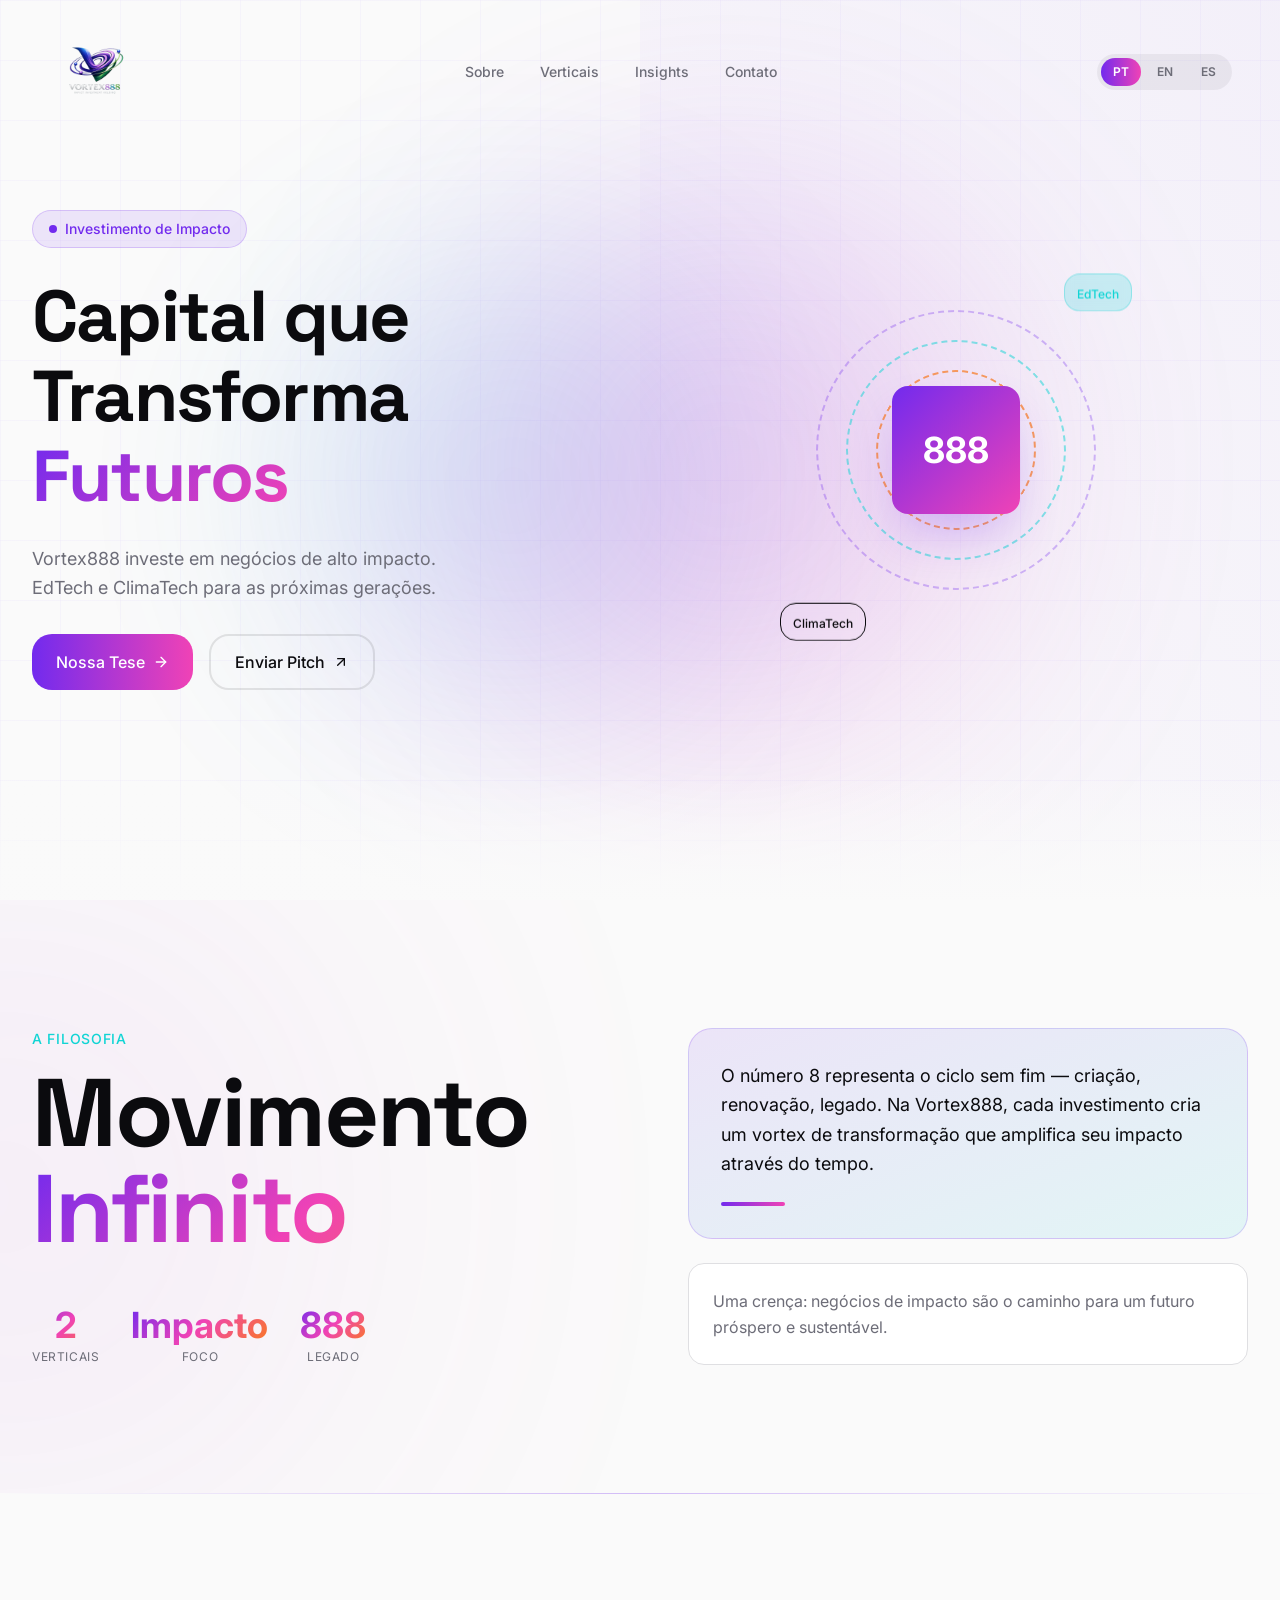
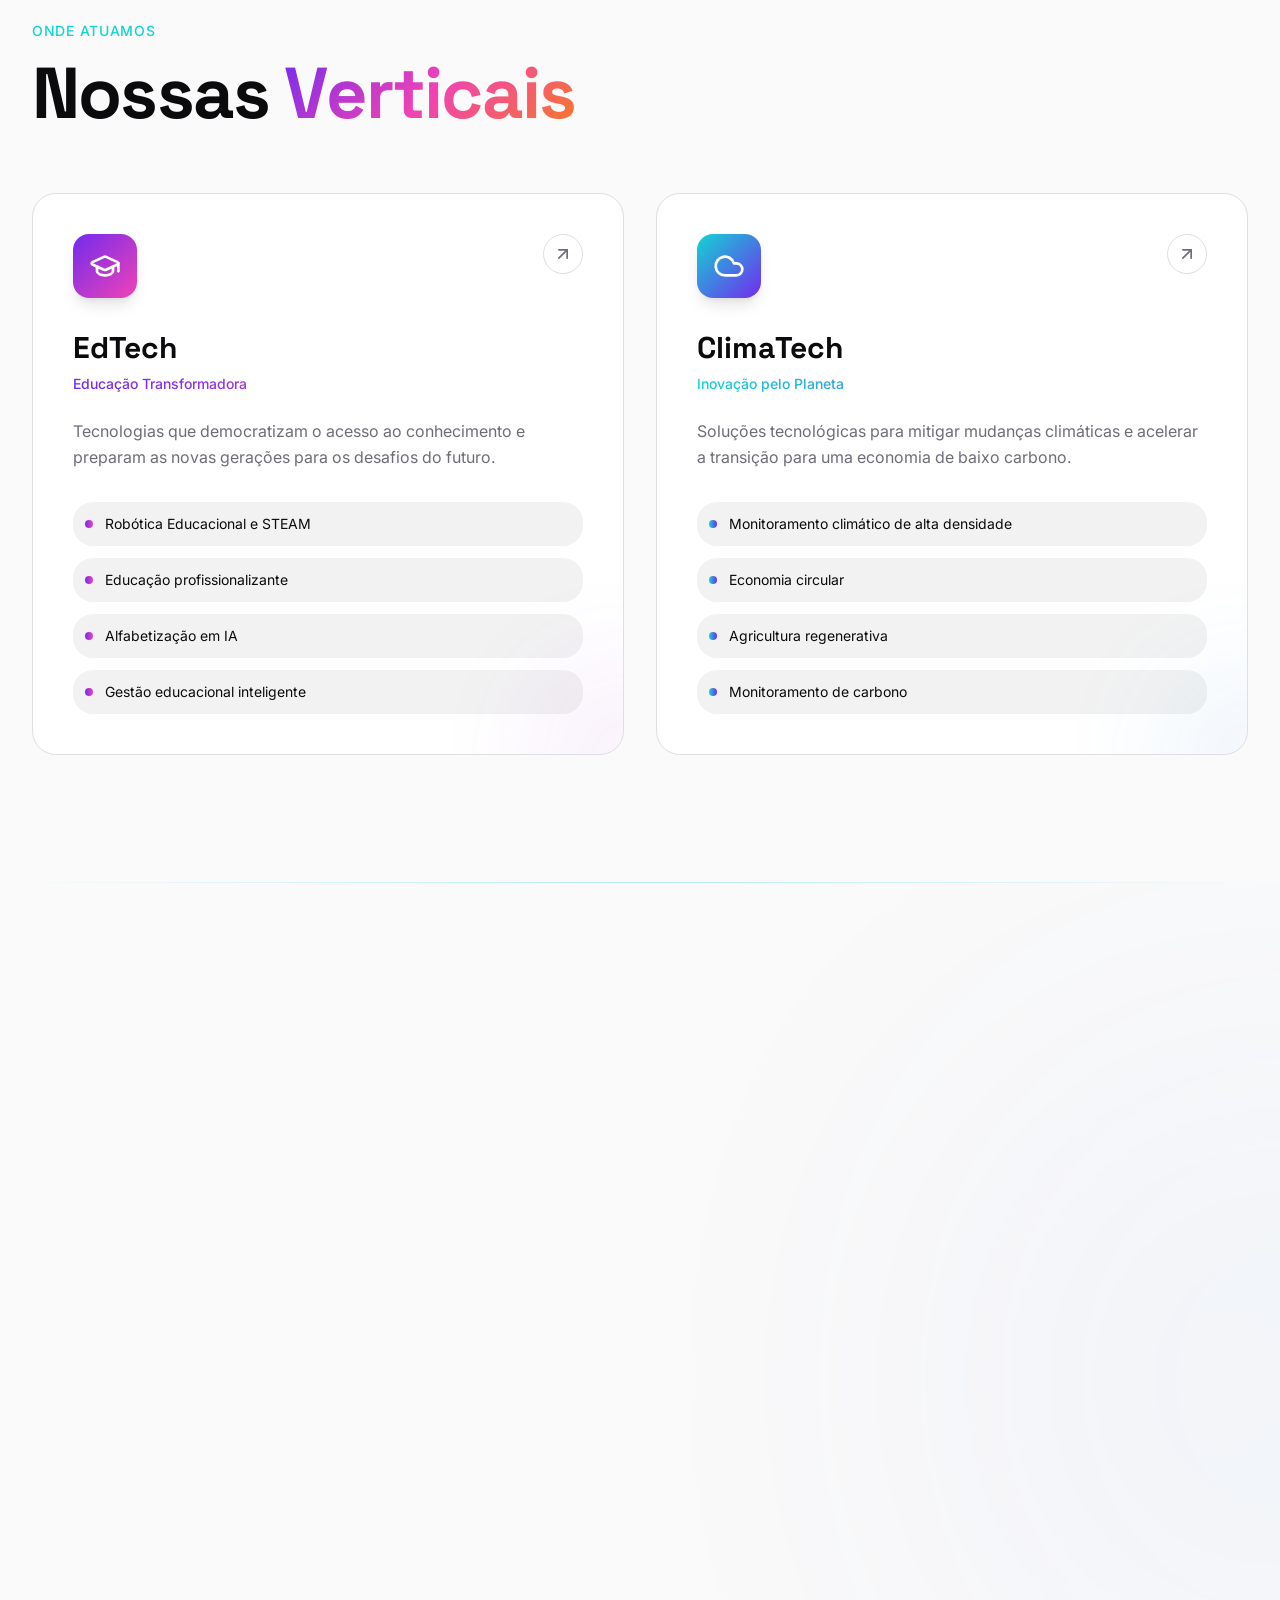
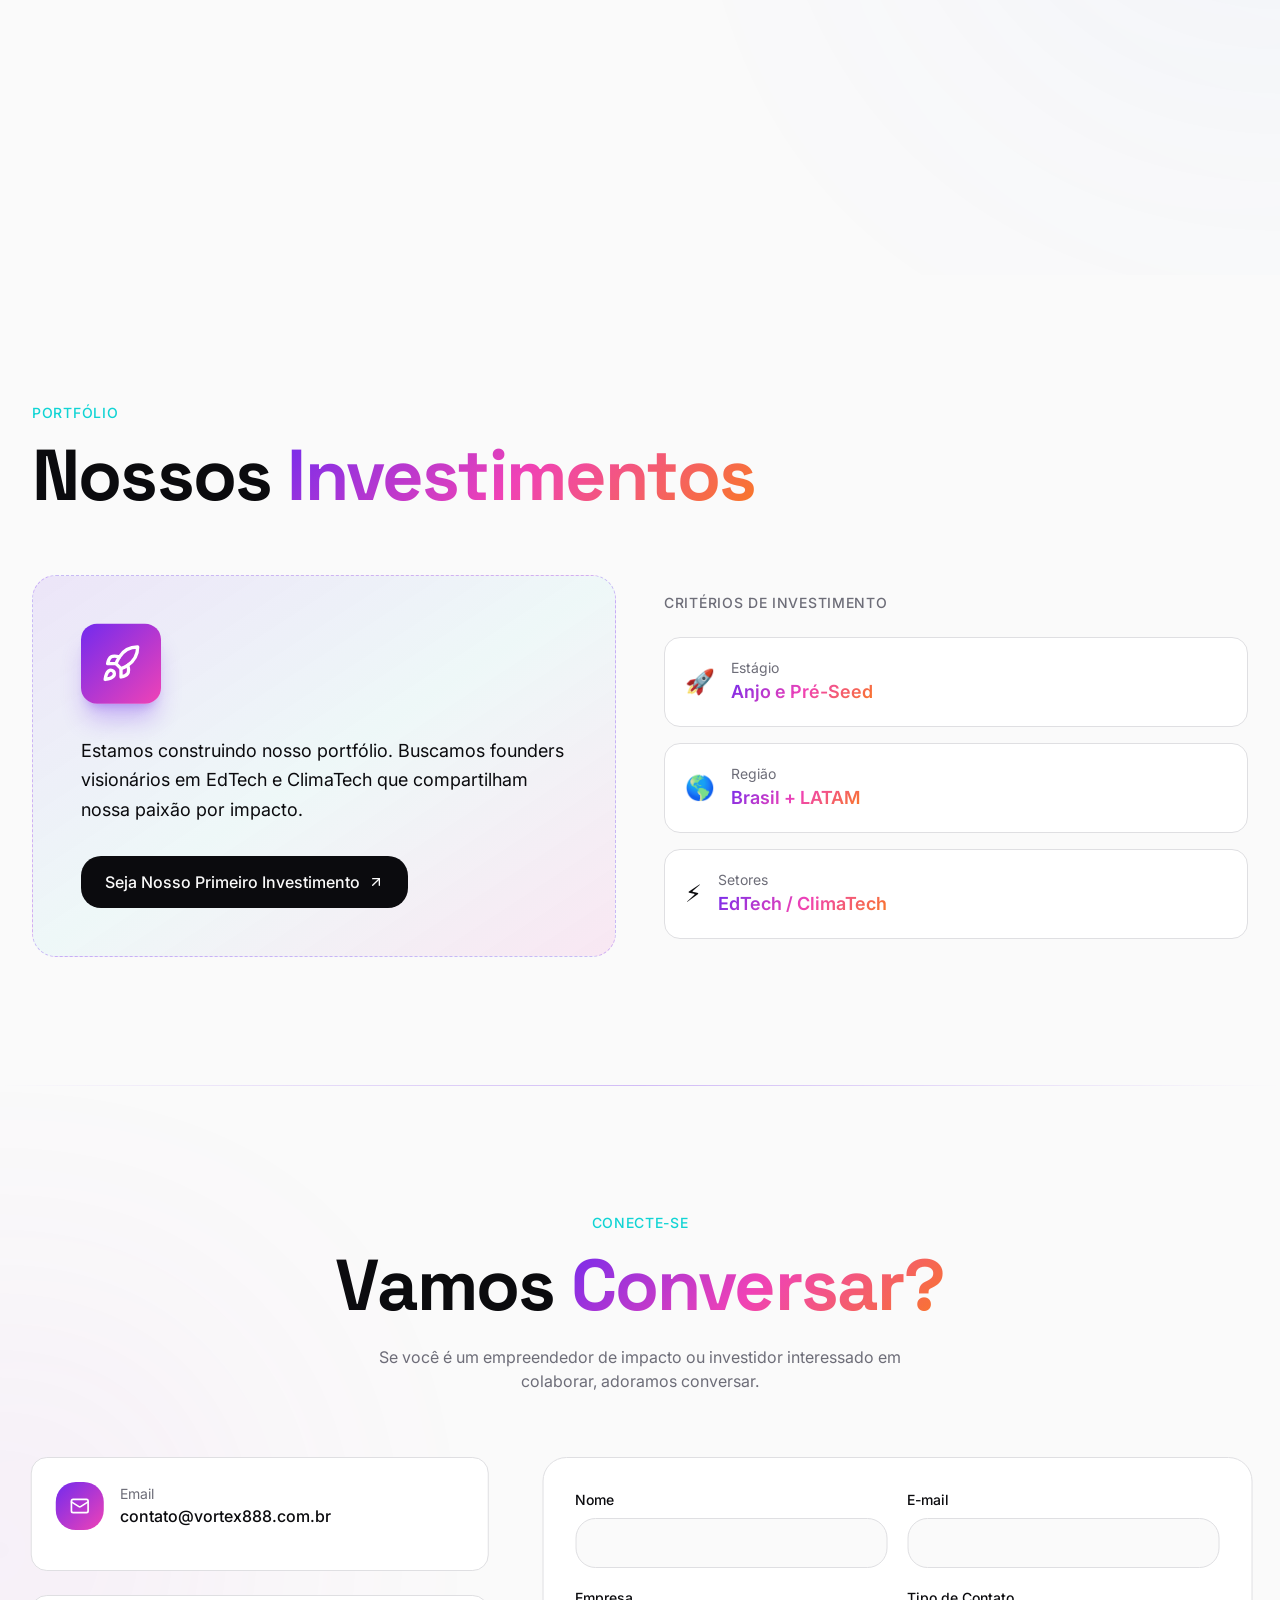
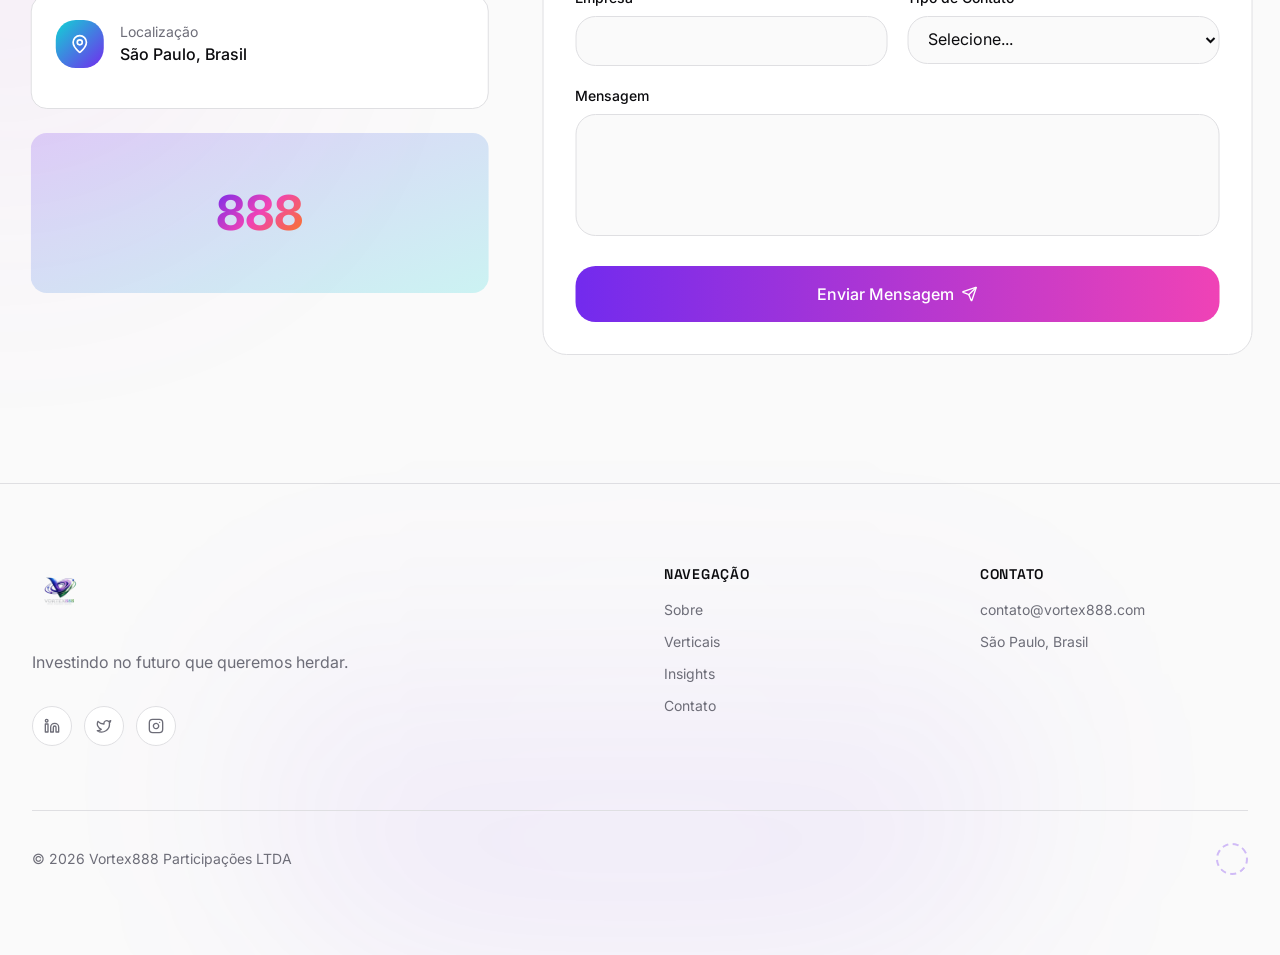
==== index.html @ f63766e2 "Primeiro deploy Vortex888" ====
<!doctype html>
<html lang="en">
  <head>
    <meta charset="UTF-8" />
    <meta name="viewport" content="width=device-width, initial-scale=1.0" />
    <title>Vortex888 Participações</title>
    <script type="module" crossorigin src="./assets/index-CYJ7LchV.js"></script>
    <link rel="stylesheet" crossorigin href="./assets/index-COwaPQpm.css">
  </head>
  <body>
    <div id="root"></div>
  </body>
</html>
---- assets/index-COwaPQpm.css ----
@import"https://fonts.googleapis.com/css2?family=Space+Grotesk:wght@300;400;500;600;700&family=Inter:wght@300;400;500;600;700;800;900&display=swap";*,:before,:after{--tw-border-spacing-x: 0;--tw-border-spacing-y: 0;--tw-translate-x: 0;--tw-translate-y: 0;--tw-rotate: 0;--tw-skew-x: 0;--tw-skew-y: 0;--tw-scale-x: 1;--tw-scale-y: 1;--tw-pan-x: ;--tw-pan-y: ;--tw-pinch-zoom: ;--tw-scroll-snap-strictness: proximity;--tw-gradient-from-position: ;--tw-gradient-via-position: ;--tw-gradient-to-position: ;--tw-ordinal: ;--tw-slashed-zero: ;--tw-numeric-figure: ;--tw-numeric-spacing: ;--tw-numeric-fraction: ;--tw-ring-inset: ;--tw-ring-offset-width: 0px;--tw-ring-offset-color: #fff;--tw-ring-color: rgb(59 130 246 / .5);--tw-ring-offset-shadow: 0 0 #0000;--tw-ring-shadow: 0 0 #0000;--tw-shadow: 0 0 #0000;--tw-shadow-colored: 0 0 #0000;--tw-blur: ;--tw-brightness: ;--tw-contrast: ;--tw-grayscale: ;--tw-hue-rotate: ;--tw-invert: ;--tw-saturate: ;--tw-sepia: ;--tw-drop-shadow: ;--tw-backdrop-blur: ;--tw-backdrop-brightness: ;--tw-backdrop-contrast: ;--tw-backdrop-grayscale: ;--tw-backdrop-hue-rotate: ;--tw-backdrop-invert: ;--tw-backdrop-opacity: ;--tw-backdrop-saturate: ;--tw-backdrop-sepia: ;--tw-contain-size: ;--tw-contain-layout: ;--tw-contain-paint: ;--tw-contain-style: }::backdrop{--tw-border-spacing-x: 0;--tw-border-spacing-y: 0;--tw-translate-x: 0;--tw-translate-y: 0;--tw-rotate: 0;--tw-skew-x: 0;--tw-skew-y: 0;--tw-scale-x: 1;--tw-scale-y: 1;--tw-pan-x: ;--tw-pan-y: ;--tw-pinch-zoom: ;--tw-scroll-snap-strictness: proximity;--tw-gradient-from-position: ;--tw-gradient-via-position: ;--tw-gradient-to-position: ;--tw-ordinal: ;--tw-slashed-zero: ;--tw-numeric-figure: ;--tw-numeric-spacing: ;--tw-numeric-fraction: ;--tw-ring-inset: ;--tw-ring-offset-width: 0px;--tw-ring-offset-color: #fff;--tw-ring-color: rgb(59 130 246 / .5);--tw-ring-offset-shadow: 0 0 #0000;--tw-ring-shadow: 0 0 #0000;--tw-shadow: 0 0 #0000;--tw-shadow-colored: 0 0 #0000;--tw-blur: ;--tw-brightness: ;--tw-contrast: ;--tw-grayscale: ;--tw-hue-rotate: ;--tw-invert: ;--tw-saturate: ;--tw-sepia: ;--tw-drop-shadow: ;--tw-backdrop-blur: ;--tw-backdrop-brightness: ;--tw-backdrop-contrast: ;--tw-backdrop-grayscale: ;--tw-backdrop-hue-rotate: ;--tw-backdrop-invert: ;--tw-backdrop-opacity: ;--tw-backdrop-saturate: ;--tw-backdrop-sepia: ;--tw-contain-size: ;--tw-contain-layout: ;--tw-contain-paint: ;--tw-contain-style: }*,:before,:after{box-sizing:border-box;border-width:0;border-style:solid;border-color:#e5e7eb}:before,:after{--tw-content: ""}html,:host{line-height:1.5;-webkit-text-size-adjust:100%;-moz-tab-size:4;-o-tab-size:4;tab-size:4;font-family:ui-sans-serif,system-ui,sans-serif,"Apple Color Emoji","Segoe UI Emoji",Segoe UI Symbol,"Noto Color Emoji";font-feature-settings:normal;font-variation-settings:normal;-webkit-tap-highlight-color:transparent}body{margin:0;line-height:inherit}hr{height:0;color:inherit;border-top-width:1px}abbr:where([title]){-webkit-text-decoration:underline dotted;text-decoration:underline dotted}h1,h2,h3,h4,h5,h6{font-size:inherit;font-weight:inherit}a{color:inherit;text-decoration:inherit}b,strong{font-weight:bolder}code,kbd,samp,pre{font-family:ui-monospace,SFMono-Regular,Menlo,Monaco,Consolas,Liberation Mono,Courier New,monospace;font-feature-settings:normal;font-variation-settings:normal;font-size:1em}small{font-size:80%}sub,sup{font-size:75%;line-height:0;position:relative;vertical-align:baseline}sub{bottom:-.25em}sup{top:-.5em}table{text-indent:0;border-color:inherit;border-collapse:collapse}button,input,optgroup,select,textarea{font-family:inherit;font-feature-settings:inherit;font-variation-settings:inherit;font-size:100%;font-weight:inherit;line-height:inherit;letter-spacing:inherit;color:inherit;margin:0;padding:0}button,select{text-transform:none}button,input:where([type=button]),input:where([type=reset]),input:where([type=submit]){-webkit-appearance:button;background-color:transparent;background-image:none}:-moz-focusring{outline:auto}:-moz-ui-invalid{box-shadow:none}progress{vertical-align:baseline}::-webkit-inner-spin-button,::-webkit-outer-spin-button{height:auto}[type=search]{-webkit-appearance:textfield;outline-offset:-2px}::-webkit-search-decoration{-webkit-appearance:none}::-webkit-file-upload-button{-webkit-appearance:button;font:inherit}summary{display:list-item}blockquote,dl,dd,h1,h2,h3,h4,h5,h6,hr,figure,p,pre{margin:0}fieldset{margin:0;padding:0}legend{padding:0}ol,ul,menu{list-style:none;margin:0;padding:0}dialog{padding:0}textarea{resize:vertical}input::-moz-placeholder,textarea::-moz-placeholder{opacity:1;color:#9ca3af}input::placeholder,textarea::placeholder{opacity:1;color:#9ca3af}button,[role=button]{cursor:pointer}:disabled{cursor:default}img,svg,video,canvas,audio,iframe,embed,object{display:block;vertical-align:middle}img,video{max-width:100%;height:auto}[hidden]:where(:not([hidden=until-found])){display:none}:root{--background: 0 0% 98%;--foreground: 240 10% 5%;--card: 0 0% 100%;--card-foreground: 240 10% 5%;--popover: 0 0% 100%;--popover-foreground: 240 10% 5%;--primary: 262 85% 55%;--primary-foreground: 0 0% 100%;--secondary: 25 95% 55%;--secondary-foreground: 0 0% 100%;--muted: 240 5% 95%;--muted-foreground: 240 5% 45%;--accent: 180 85% 45%;--accent-foreground: 0 0% 100%;--destructive: 0 84% 60%;--destructive-foreground: 0 0% 100%;--border: 240 5% 88%;--input: 240 5% 88%;--ring: 262 85% 55%;--radius: 1rem;--vortex-violet: 262 85% 55%;--vortex-orange: 25 95% 55%;--vortex-cyan: 180 85% 45%;--vortex-pink: 320 85% 60%}.dark{--background: 240 15% 5%;--foreground: 0 0% 98%;--card: 240 12% 8%;--card-foreground: 0 0% 98%;--popover: 240 12% 8%;--popover-foreground: 0 0% 98%;--primary: 262 85% 60%;--primary-foreground: 0 0% 100%;--secondary: 25 95% 55%;--secondary-foreground: 0 0% 100%;--muted: 240 10% 15%;--muted-foreground: 240 5% 60%;--accent: 180 85% 50%;--accent-foreground: 0 0% 100%;--border: 240 10% 18%;--input: 240 10% 18%;--ring: 262 85% 60%}*{border-color:hsl(var(--border))}html{scroll-behavior:smooth}body{background-color:hsl(var(--background));color:hsl(var(--foreground));-webkit-font-smoothing:antialiased;-moz-osx-font-smoothing:grayscale;font-family:Inter,system-ui,sans-serif}h1,h2,h3,h4,h5,h6{font-family:Space Grotesk,sans-serif}.sr-only{position:absolute;width:1px;height:1px;padding:0;margin:-1px;overflow:hidden;clip:rect(0,0,0,0);white-space:nowrap;border-width:0}.pointer-events-none{pointer-events:none}.visible{visibility:visible}.invisible{visibility:hidden}.fixed{position:fixed}.absolute{position:absolute}.relative{position:relative}.inset-0{inset:0}.inset-x-0{left:0;right:0}.inset-y-0{top:0;bottom:0}.-bottom-12{bottom:-3rem}.-bottom-20{bottom:-5rem}.-bottom-4{bottom:-1rem}.-left-12{left:-3rem}.-left-4{left:-1rem}.-right-12{right:-3rem}.-right-20{right:-5rem}.-right-4{right:-1rem}.-top-12{top:-3rem}.-top-4{top:-1rem}.bottom-0{bottom:0}.bottom-1\/3{bottom:33.333333%}.bottom-1\/4{bottom:25%}.left-0{left:0}.left-1\/2{left:50%}.left-1\/4{left:25%}.left-2{left:.5rem}.left-4{left:1rem}.left-\[50\%\]{left:50%}.right-0{right:0}.right-1{right:.25rem}.right-1\/4{right:25%}.right-2{right:.5rem}.right-3{right:.75rem}.right-4{right:1rem}.top-0{top:0}.top-1\.5{top:.375rem}.top-1\/2{top:50%}.top-1\/4{top:25%}.top-3\.5{top:.875rem}.top-4{top:1rem}.top-\[1px\]{top:1px}.top-\[50\%\]{top:50%}.top-\[60\%\]{top:60%}.top-full{top:100%}.isolate{isolation:isolate}.z-10{z-index:10}.z-20{z-index:20}.z-50{z-index:50}.z-\[1\]{z-index:1}.order-first{order:-9999}.order-last{order:9999}.col-start-2{grid-column-start:2}.row-span-2{grid-row:span 2 / span 2}.row-start-1{grid-row-start:1}.\!m-0{margin:0!important}.-mx-1{margin-left:-.25rem;margin-right:-.25rem}.-my-2{margin-top:-.5rem;margin-bottom:-.5rem}.mx-2{margin-left:.5rem;margin-right:.5rem}.mx-3\.5{margin-left:.875rem;margin-right:.875rem}.mx-auto{margin-left:auto;margin-right:auto}.my-0{margin-top:0;margin-bottom:0}.my-0\.5{margin-top:.125rem;margin-bottom:.125rem}.my-1{margin-top:.25rem;margin-bottom:.25rem}.-ml-4{margin-left:-1rem}.-mt-4{margin-top:-1rem}.mb-16{margin-bottom:4rem}.mb-2{margin-bottom:.5rem}.mb-3{margin-bottom:.75rem}.mb-4{margin-bottom:1rem}.mb-5{margin-bottom:1.25rem}.mb-6{margin-bottom:1.5rem}.mb-8{margin-bottom:2rem}.ml-1{margin-left:.25rem}.ml-4{margin-left:1rem}.ml-auto{margin-left:auto}.mt-1{margin-top:.25rem}.mt-1\.5{margin-top:.375rem}.mt-12{margin-top:3rem}.mt-2{margin-top:.5rem}.mt-4{margin-top:1rem}.mt-6{margin-top:1.5rem}.mt-auto{margin-top:auto}.line-clamp-1{overflow:hidden;display:-webkit-box;-webkit-box-orient:vertical;-webkit-line-clamp:1}.line-clamp-2{overflow:hidden;display:-webkit-box;-webkit-box-orient:vertical;-webkit-line-clamp:2}.line-clamp-3{overflow:hidden;display:-webkit-box;-webkit-box-orient:vertical;-webkit-line-clamp:3}.block{display:block}.inline-block{display:inline-block}.flex{display:flex}.inline-flex{display:inline-flex}.table{display:table}.table-caption{display:table-caption}.table-cell{display:table-cell}.table-row{display:table-row}.grid{display:grid}.hidden{display:none}.aspect-square{aspect-ratio:1 / 1}.aspect-video{aspect-ratio:16 / 9}.size-10{width:2.5rem;height:2.5rem}.size-2{width:.5rem;height:.5rem}.size-2\.5{width:.625rem;height:.625rem}.size-3{width:.75rem;height:.75rem}.size-3\.5{width:.875rem;height:.875rem}.size-4{width:1rem;height:1rem}.size-6{width:1.5rem;height:1.5rem}.size-7{width:1.75rem;height:1.75rem}.size-8{width:2rem;height:2rem}.size-9{width:2.25rem;height:2.25rem}.size-auto{width:auto;height:auto}.size-full{width:100%;height:100%}.h-1{height:.25rem}.h-1\.5{height:.375rem}.h-10{height:2.5rem}.h-12{height:3rem}.h-14{height:3.5rem}.h-16{height:4rem}.h-2{height:.5rem}.h-2\.5{height:.625rem}.h-20{height:5rem}.h-24{height:6rem}.h-3{height:.75rem}.h-32{height:8rem}.h-4{height:1rem}.h-40{height:10rem}.h-5{height:1.25rem}.h-6{height:1.5rem}.h-7{height:1.75rem}.h-8{height:2rem}.h-80{height:20rem}.h-9{height:2.25rem}.h-\[1\.15rem\]{height:1.15rem}.h-\[400px\]{height:400px}.h-\[500px\]{height:500px}.h-\[600px\]{height:600px}.h-\[calc\(100\%-1px\)\]{height:calc(100% - 1px)}.h-\[var\(--radix-navigation-menu-viewport-height\)\]{height:var(--radix-navigation-menu-viewport-height)}.h-\[var\(--radix-select-trigger-height\)\]{height:var(--radix-select-trigger-height)}.h-auto{height:auto}.h-full{height:100%}.h-px{height:1px}.h-svh{height:100svh}.max-h-\[300px\]{max-height:300px}.min-h-0{min-height:0px}.min-h-16{min-height:4rem}.min-h-4{min-height:1rem}.min-h-screen{min-height:100vh}.min-h-svh{min-height:100svh}.w-0{width:0px}.w-1{width:.25rem}.w-1\/2{width:50%}.w-10{width:2.5rem}.w-12{width:3rem}.w-16{width:4rem}.w-2{width:.5rem}.w-2\.5{width:.625rem}.w-20{width:5rem}.w-3{width:.75rem}.w-3\/4{width:75%}.w-32{width:8rem}.w-4{width:1rem}.w-40{width:10rem}.w-5{width:1.25rem}.w-64{width:16rem}.w-72{width:18rem}.w-8{width:2rem}.w-80{width:20rem}.w-9{width:2.25rem}.w-\[100px\]{width:100px}.w-\[400px\]{width:400px}.w-\[500px\]{width:500px}.w-\[600px\]{width:600px}.w-\[800px\]{width:800px}.w-auto{width:auto}.w-fit{width:-moz-fit-content;width:fit-content}.w-full{width:100%}.w-max{width:-moz-max-content;width:max-content}.w-px{width:1px}.min-w-0{min-width:0px}.min-w-10{min-width:2.5rem}.min-w-5{min-width:1.25rem}.min-w-8{min-width:2rem}.min-w-9{min-width:2.25rem}.min-w-\[12rem\]{min-width:12rem}.min-w-\[8rem\]{min-width:8rem}.min-w-\[var\(--radix-select-trigger-width\)\]{min-width:var(--radix-select-trigger-width)}.max-w-7xl{max-width:80rem}.max-w-\[calc\(100\%-2rem\)\]{max-width:calc(100% - 2rem)}.max-w-max{max-width:-moz-max-content;max-width:max-content}.max-w-md{max-width:28rem}.max-w-sm{max-width:24rem}.max-w-xl{max-width:36rem}.flex-1{flex:1 1 0%}.shrink-0{flex-shrink:0}.grow{flex-grow:1}.grow-0{flex-grow:0}.basis-full{flex-basis:100%}.caption-bottom{caption-side:bottom}.border-collapse{border-collapse:collapse}.-translate-x-1\/2{--tw-translate-x: -50%;transform:translate(var(--tw-translate-x),var(--tw-translate-y)) rotate(var(--tw-rotate)) skew(var(--tw-skew-x)) skewY(var(--tw-skew-y)) scaleX(var(--tw-scale-x)) scaleY(var(--tw-scale-y))}.-translate-x-px{--tw-translate-x: -1px;transform:translate(var(--tw-translate-x),var(--tw-translate-y)) rotate(var(--tw-rotate)) skew(var(--tw-skew-x)) skewY(var(--tw-skew-y)) scaleX(var(--tw-scale-x)) scaleY(var(--tw-scale-y))}.-translate-y-1\/2{--tw-translate-y: -50%;transform:translate(var(--tw-translate-x),var(--tw-translate-y)) rotate(var(--tw-rotate)) skew(var(--tw-skew-x)) skewY(var(--tw-skew-y)) scaleX(var(--tw-scale-x)) scaleY(var(--tw-scale-y))}.translate-x-1\/2{--tw-translate-x: 50%;transform:translate(var(--tw-translate-x),var(--tw-translate-y)) rotate(var(--tw-rotate)) skew(var(--tw-skew-x)) skewY(var(--tw-skew-y)) scaleX(var(--tw-scale-x)) scaleY(var(--tw-scale-y))}.translate-x-\[-50\%\]{--tw-translate-x: -50%;transform:translate(var(--tw-translate-x),var(--tw-translate-y)) rotate(var(--tw-rotate)) skew(var(--tw-skew-x)) skewY(var(--tw-skew-y)) scaleX(var(--tw-scale-x)) scaleY(var(--tw-scale-y))}.translate-x-px{--tw-translate-x: 1px;transform:translate(var(--tw-translate-x),var(--tw-translate-y)) rotate(var(--tw-rotate)) skew(var(--tw-skew-x)) skewY(var(--tw-skew-y)) scaleX(var(--tw-scale-x)) scaleY(var(--tw-scale-y))}.translate-y-0\.5{--tw-translate-y: .125rem;transform:translate(var(--tw-translate-x),var(--tw-translate-y)) rotate(var(--tw-rotate)) skew(var(--tw-skew-x)) skewY(var(--tw-skew-y)) scaleX(var(--tw-scale-x)) scaleY(var(--tw-scale-y))}.translate-y-\[-50\%\]{--tw-translate-y: -50%;transform:translate(var(--tw-translate-x),var(--tw-translate-y)) rotate(var(--tw-rotate)) skew(var(--tw-skew-x)) skewY(var(--tw-skew-y)) scaleX(var(--tw-scale-x)) scaleY(var(--tw-scale-y))}.translate-y-\[calc\(-50\%_-_2px\)\]{--tw-translate-y: calc(-50% - 2px) ;transform:translate(var(--tw-translate-x),var(--tw-translate-y)) rotate(var(--tw-rotate)) skew(var(--tw-skew-x)) skewY(var(--tw-skew-y)) scaleX(var(--tw-scale-x)) scaleY(var(--tw-scale-y))}.rotate-45{--tw-rotate: 45deg;transform:translate(var(--tw-translate-x),var(--tw-translate-y)) rotate(var(--tw-rotate)) skew(var(--tw-skew-x)) skewY(var(--tw-skew-y)) scaleX(var(--tw-scale-x)) scaleY(var(--tw-scale-y))}.rotate-90{--tw-rotate: 90deg;transform:translate(var(--tw-translate-x),var(--tw-translate-y)) rotate(var(--tw-rotate)) skew(var(--tw-skew-x)) skewY(var(--tw-skew-y)) scaleX(var(--tw-scale-x)) scaleY(var(--tw-scale-y))}.transform{transform:translate(var(--tw-translate-x),var(--tw-translate-y)) rotate(var(--tw-rotate)) skew(var(--tw-skew-x)) skewY(var(--tw-skew-y)) scaleX(var(--tw-scale-x)) scaleY(var(--tw-scale-y))}@keyframes caret-blink{0%,70%,to{opacity:1}20%,50%{opacity:0}}.animate-caret-blink{animation:caret-blink 1.25s ease-out infinite}@keyframes pulse{50%{opacity:.5}}.animate-pulse{animation:pulse 2s cubic-bezier(.4,0,.6,1) infinite}@keyframes spin{to{transform:rotate(360deg)}}.animate-spin{animation:spin 1s linear infinite}.cursor-default{cursor:default}.cursor-text{cursor:text}.touch-none{touch-action:none}.select-none{-webkit-user-select:none;-moz-user-select:none;user-select:none}.resize-none{resize:none}.scroll-my-1{scroll-margin-top:.25rem;scroll-margin-bottom:.25rem}.scroll-py-1{scroll-padding-top:.25rem;scroll-padding-bottom:.25rem}.list-disc{list-style-type:disc}.list-none{list-style-type:none}.auto-rows-min{grid-auto-rows:min-content}.grid-cols-\[0_1fr\]{grid-template-columns:0 1fr}.grid-rows-\[auto_auto\]{grid-template-rows:auto auto}.flex-row{flex-direction:row}.flex-col{flex-direction:column}.flex-col-reverse{flex-direction:column-reverse}.flex-wrap{flex-wrap:wrap}.place-content-center{place-content:center}.items-start{align-items:flex-start}.items-end{align-items:flex-end}.items-center{align-items:center}.items-stretch{align-items:stretch}.justify-start{justify-content:flex-start}.justify-center{justify-content:center}.justify-between{justify-content:space-between}.justify-items-start{justify-items:start}.gap-0\.5{gap:.125rem}.gap-1{gap:.25rem}.gap-1\.5{gap:.375rem}.gap-12{gap:3rem}.gap-16{gap:4rem}.gap-2{gap:.5rem}.gap-2\.5{gap:.625rem}.gap-3{gap:.75rem}.gap-4{gap:1rem}.gap-5{gap:1.25rem}.gap-6{gap:1.5rem}.gap-7{gap:1.75rem}.gap-8{gap:2rem}.gap-\[--spacing\(var\(--gap\)\)\]{gap:var(--spacing(var(--gap)))}.gap-y-0\.5{row-gap:.125rem}.space-y-2>:not([hidden])~:not([hidden]){--tw-space-y-reverse: 0;margin-top:calc(.5rem * calc(1 - var(--tw-space-y-reverse)));margin-bottom:calc(.5rem * var(--tw-space-y-reverse))}.space-y-3>:not([hidden])~:not([hidden]){--tw-space-y-reverse: 0;margin-top:calc(.75rem * calc(1 - var(--tw-space-y-reverse)));margin-bottom:calc(.75rem * var(--tw-space-y-reverse))}.space-y-4>:not([hidden])~:not([hidden]){--tw-space-y-reverse: 0;margin-top:calc(1rem * calc(1 - var(--tw-space-y-reverse)));margin-bottom:calc(1rem * var(--tw-space-y-reverse))}.space-y-6>:not([hidden])~:not([hidden]){--tw-space-y-reverse: 0;margin-top:calc(1.5rem * calc(1 - var(--tw-space-y-reverse)));margin-bottom:calc(1.5rem * var(--tw-space-y-reverse))}.space-y-8>:not([hidden])~:not([hidden]){--tw-space-y-reverse: 0;margin-top:calc(2rem * calc(1 - var(--tw-space-y-reverse)));margin-bottom:calc(2rem * var(--tw-space-y-reverse))}.self-start{align-self:flex-start}.self-stretch{align-self:stretch}.justify-self-end{justify-self:end}.overflow-auto{overflow:auto}.overflow-hidden{overflow:hidden}.overflow-x-auto{overflow-x:auto}.overflow-y-auto{overflow-y:auto}.overflow-x-hidden{overflow-x:hidden}.whitespace-nowrap{white-space:nowrap}.break-words{overflow-wrap:break-word}.rounded-2xl{border-radius:1rem}.rounded-3xl{border-radius:1.5rem}.rounded-\[2px\]{border-radius:2px}.rounded-\[4px\]{border-radius:4px}.rounded-\[calc\(var\(--radius\)-5px\)\]{border-radius:calc(var(--radius) - 5px)}.rounded-\[inherit\]{border-radius:inherit}.rounded-full{border-radius:9999px}.rounded-lg{border-radius:var(--radius)}.rounded-md{border-radius:calc(var(--radius) - 2px)}.rounded-none{border-radius:0}.rounded-sm{border-radius:calc(var(--radius) - 4px)}.rounded-xl{border-radius:calc(var(--radius) + 4px)}.rounded-xs{border-radius:calc(var(--radius) - 6px)}.rounded-l-md{border-top-left-radius:calc(var(--radius) - 2px);border-bottom-left-radius:calc(var(--radius) - 2px)}.rounded-r-md{border-top-right-radius:calc(var(--radius) - 2px);border-bottom-right-radius:calc(var(--radius) - 2px)}.rounded-tl-sm{border-top-left-radius:calc(var(--radius) - 4px)}.border{border-width:1px}.border-0{border-width:0px}.border-2{border-width:2px}.border-\[1\.5px\]{border-width:1.5px}.border-y{border-top-width:1px;border-bottom-width:1px}.border-b{border-bottom-width:1px}.border-l{border-left-width:1px}.border-r{border-right-width:1px}.border-t{border-top-width:1px}.border-dashed{border-style:dashed}.border-\[hsl\(var\(--vortex-cyan\)\)\]\/30{border-color:hsl(var(--vortex-cyan) / .3)}.border-\[hsl\(var\(--vortex-green\)\)\]\/30{border-color:hsl(var(--vortex-green) / .3)}.border-\[hsl\(var\(--vortex-violet\)\)\]\/20{border-color:hsl(var(--vortex-violet) / .2)}.border-\[hsl\(var\(--vortex-violet\)\)\]\/30{border-color:hsl(var(--vortex-violet) / .3)}.border-border{border-color:hsl(var(--border))}.border-border\/50{border-color:hsl(var(--border) / .5)}.border-foreground\/10{border-color:hsl(var(--foreground) / .1)}.border-input{border-color:hsl(var(--input))}.border-primary{border-color:hsl(var(--primary))}.border-sidebar-border{border-color:hsl(var(--sidebar-border))}.border-transparent{border-color:transparent}.border-white\/30{border-color:#ffffff4d}.border-l-transparent{border-left-color:transparent}.border-t-transparent{border-top-color:transparent}.border-t-white{--tw-border-opacity: 1;border-top-color:rgb(255 255 255 / var(--tw-border-opacity, 1))}.bg-\[hsl\(var\(--vortex-cyan\)\)\]\/20{background-color:hsl(var(--vortex-cyan) / .2)}.bg-\[hsl\(var\(--vortex-green\)\)\]\/20{background-color:hsl(var(--vortex-green) / .2)}.bg-\[hsl\(var\(--vortex-violet\)\)\]{background-color:hsl(var(--vortex-violet))}.bg-\[hsl\(var\(--vortex-violet\)\)\]\/10{background-color:hsl(var(--vortex-violet) / .1)}.bg-accent{background-color:hsl(var(--accent))}.bg-background{background-color:hsl(var(--background))}.bg-black\/50{background-color:#00000080}.bg-border{background-color:hsl(var(--border))}.bg-card{background-color:hsl(var(--card))}.bg-destructive{--tw-bg-opacity: 1;background-color:hsl(var(--destructive) / var(--tw-bg-opacity, 1))}.bg-foreground{background-color:hsl(var(--foreground))}.bg-foreground\/5{background-color:hsl(var(--foreground) / .05)}.bg-input{background-color:hsl(var(--input))}.bg-muted{background-color:hsl(var(--muted))}.bg-muted\/50{background-color:hsl(var(--muted) / .5)}.bg-popover{background-color:hsl(var(--popover))}.bg-primary{background-color:hsl(var(--primary))}.bg-primary\/20{background-color:hsl(var(--primary) / .2)}.bg-secondary{background-color:hsl(var(--secondary))}.bg-sidebar{background-color:hsl(var(--sidebar-background))}.bg-sidebar-border{background-color:hsl(var(--sidebar-border))}.bg-transparent{background-color:transparent}.bg-white{--tw-bg-opacity: 1;background-color:rgb(255 255 255 / var(--tw-bg-opacity, 1))}.bg-gradient-to-bl{background-image:linear-gradient(to bottom left,var(--tw-gradient-stops))}.bg-gradient-to-br{background-image:linear-gradient(to bottom right,var(--tw-gradient-stops))}.bg-gradient-to-l{background-image:linear-gradient(to left,var(--tw-gradient-stops))}.bg-gradient-to-r{background-image:linear-gradient(to right,var(--tw-gradient-stops))}.bg-gradient-to-t{background-image:linear-gradient(to top,var(--tw-gradient-stops))}.from-\[hsl\(var\(--vortex-cyan\)\)\]{--tw-gradient-from: hsl(var(--vortex-cyan)) var(--tw-gradient-from-position);--tw-gradient-to: hsl(var(--vortex-cyan) / 0) var(--tw-gradient-to-position);--tw-gradient-stops: var(--tw-gradient-from), var(--tw-gradient-to)}.from-\[hsl\(var\(--vortex-cyan\)\)\]\/20{--tw-gradient-from: hsl(var(--vortex-cyan) / .2) var(--tw-gradient-from-position);--tw-gradient-to: hsl(var(--vortex-cyan) / 0) var(--tw-gradient-to-position);--tw-gradient-stops: var(--tw-gradient-from), var(--tw-gradient-to)}.from-\[hsl\(var\(--vortex-orange\)\)\]{--tw-gradient-from: hsl(var(--vortex-orange)) var(--tw-gradient-from-position);--tw-gradient-to: hsl(var(--vortex-orange) / 0) var(--tw-gradient-to-position);--tw-gradient-stops: var(--tw-gradient-from), var(--tw-gradient-to)}.from-\[hsl\(var\(--vortex-violet\)\)\]{--tw-gradient-from: hsl(var(--vortex-violet)) var(--tw-gradient-from-position);--tw-gradient-to: hsl(var(--vortex-violet) / 0) var(--tw-gradient-to-position);--tw-gradient-stops: var(--tw-gradient-from), var(--tw-gradient-to)}.from-\[hsl\(var\(--vortex-violet\)\)\]\/10{--tw-gradient-from: hsl(var(--vortex-violet) / .1) var(--tw-gradient-from-position);--tw-gradient-to: hsl(var(--vortex-violet) / 0) var(--tw-gradient-to-position);--tw-gradient-stops: var(--tw-gradient-from), var(--tw-gradient-to)}.from-\[hsl\(var\(--vortex-violet\)\)\]\/20{--tw-gradient-from: hsl(var(--vortex-violet) / .2) var(--tw-gradient-from-position);--tw-gradient-to: hsl(var(--vortex-violet) / 0) var(--tw-gradient-to-position);--tw-gradient-stops: var(--tw-gradient-from), var(--tw-gradient-to)}.from-\[hsl\(var\(--vortex-violet\)\)\]\/5{--tw-gradient-from: hsl(var(--vortex-violet) / .05) var(--tw-gradient-from-position);--tw-gradient-to: hsl(var(--vortex-violet) / 0) var(--tw-gradient-to-position);--tw-gradient-stops: var(--tw-gradient-from), var(--tw-gradient-to)}.from-background{--tw-gradient-from: hsl(var(--background)) var(--tw-gradient-from-position);--tw-gradient-to: hsl(var(--background) / 0) var(--tw-gradient-to-position);--tw-gradient-stops: var(--tw-gradient-from), var(--tw-gradient-to)}.from-transparent{--tw-gradient-from: transparent var(--tw-gradient-from-position);--tw-gradient-to: rgb(0 0 0 / 0) var(--tw-gradient-to-position);--tw-gradient-stops: var(--tw-gradient-from), var(--tw-gradient-to)}.via-\[hsl\(var\(--vortex-cyan\)\)\]\/30{--tw-gradient-to: hsl(var(--vortex-cyan) / 0) var(--tw-gradient-to-position);--tw-gradient-stops: var(--tw-gradient-from), hsl(var(--vortex-cyan) / .3) var(--tw-gradient-via-position), var(--tw-gradient-to)}.via-\[hsl\(var\(--vortex-cyan\)\)\]\/5{--tw-gradient-to: hsl(var(--vortex-cyan) / 0) var(--tw-gradient-to-position);--tw-gradient-stops: var(--tw-gradient-from), hsl(var(--vortex-cyan) / .05) var(--tw-gradient-via-position), var(--tw-gradient-to)}.via-\[hsl\(var\(--vortex-violet\)\)\]\/30{--tw-gradient-to: hsl(var(--vortex-violet) / 0) var(--tw-gradient-to-position);--tw-gradient-stops: var(--tw-gradient-from), hsl(var(--vortex-violet) / .3) var(--tw-gradient-via-position), var(--tw-gradient-to)}.to-\[hsl\(var\(--vortex-cyan\)\)\]\/10{--tw-gradient-to: hsl(var(--vortex-cyan) / .1) var(--tw-gradient-to-position)}.to-\[hsl\(var\(--vortex-cyan\)\)\]\/20{--tw-gradient-to: hsl(var(--vortex-cyan) / .2) var(--tw-gradient-to-position)}.to-\[hsl\(var\(--vortex-pink\)\)\]{--tw-gradient-to: hsl(var(--vortex-pink)) var(--tw-gradient-to-position)}.to-\[hsl\(var\(--vortex-pink\)\)\]\/10{--tw-gradient-to: hsl(var(--vortex-pink) / .1) var(--tw-gradient-to-position)}.to-\[hsl\(var\(--vortex-pink\)\)\]\/20{--tw-gradient-to: hsl(var(--vortex-pink) / .2) var(--tw-gradient-to-position)}.to-\[hsl\(var\(--vortex-violet\)\)\]{--tw-gradient-to: hsl(var(--vortex-violet)) var(--tw-gradient-to-position)}.to-\[hsl\(var\(--vortex-violet\)\)\]\/20{--tw-gradient-to: hsl(var(--vortex-violet) / .2) var(--tw-gradient-to-position)}.to-transparent{--tw-gradient-to: transparent var(--tw-gradient-to-position)}.bg-clip-text{-webkit-background-clip:text;background-clip:text}.fill-current{fill:currentColor}.fill-foreground{fill:hsl(var(--foreground))}.fill-primary{fill:hsl(var(--primary))}.p-0{padding:0}.p-1{padding:.25rem}.p-10{padding:2.5rem}.p-2{padding:.5rem}.p-3{padding:.75rem}.p-4{padding:1rem}.p-5{padding:1.25rem}.p-6{padding:1.5rem}.p-8{padding:2rem}.p-\[3px\]{padding:3px}.p-px{padding:1px}.px-1{padding-left:.25rem;padding-right:.25rem}.px-1\.5{padding-left:.375rem;padding-right:.375rem}.px-2{padding-left:.5rem;padding-right:.5rem}.px-2\.5{padding-left:.625rem;padding-right:.625rem}.px-3{padding-left:.75rem;padding-right:.75rem}.px-4{padding-left:1rem;padding-right:1rem}.px-6{padding-left:1.5rem;padding-right:1.5rem}.py-0\.5{padding-top:.125rem;padding-bottom:.125rem}.py-1{padding-top:.25rem;padding-bottom:.25rem}.py-1\.5{padding-top:.375rem;padding-bottom:.375rem}.py-16{padding-top:4rem;padding-bottom:4rem}.py-2{padding-top:.5rem;padding-bottom:.5rem}.py-24{padding-top:6rem;padding-bottom:6rem}.py-3{padding-top:.75rem;padding-bottom:.75rem}.py-3\.5{padding-top:.875rem;padding-bottom:.875rem}.py-32{padding-top:8rem;padding-bottom:8rem}.py-4{padding-top:1rem;padding-bottom:1rem}.py-6{padding-top:1.5rem;padding-bottom:1.5rem}.pb-3{padding-bottom:.75rem}.pb-4{padding-bottom:1rem}.pl-2{padding-left:.5rem}.pl-3{padding-left:.75rem}.pl-4{padding-left:1rem}.pl-8{padding-left:2rem}.pr-1{padding-right:.25rem}.pr-2{padding-right:.5rem}.pr-2\.5{padding-right:.625rem}.pr-3{padding-right:.75rem}.pr-8{padding-right:2rem}.pt-0{padding-top:0}.pt-3{padding-top:.75rem}.pt-4{padding-top:1rem}.pt-8{padding-top:2rem}.text-left{text-align:left}.text-center{text-align:center}.align-middle{vertical-align:middle}.font-mono{font-family:ui-monospace,SFMono-Regular,Menlo,Monaco,Consolas,Liberation Mono,Courier New,monospace}.font-sans{font-family:ui-sans-serif,system-ui,sans-serif,"Apple Color Emoji","Segoe UI Emoji",Segoe UI Symbol,"Noto Color Emoji"}.text-2xl{font-size:1.5rem;line-height:2rem}.text-3xl{font-size:1.875rem;line-height:2.25rem}.text-4xl{font-size:2.25rem;line-height:2.5rem}.text-5xl{font-size:3rem;line-height:1}.text-6xl{font-size:3.75rem;line-height:1}.text-\[0\.8rem\]{font-size:.8rem}.text-base{font-size:1rem;line-height:1.5rem}.text-lg{font-size:1.125rem;line-height:1.75rem}.text-sm{font-size:.875rem;line-height:1.25rem}.text-sm\/relaxed{font-size:.875rem;line-height:1.625}.text-xl{font-size:1.25rem;line-height:1.75rem}.text-xs{font-size:.75rem;line-height:1rem}.font-bold{font-weight:700}.font-medium{font-weight:500}.font-normal{font-weight:400}.font-semibold{font-weight:600}.uppercase{text-transform:uppercase}.tabular-nums{--tw-numeric-spacing: tabular-nums;font-variant-numeric:var(--tw-ordinal) var(--tw-slashed-zero) var(--tw-numeric-figure) var(--tw-numeric-spacing) var(--tw-numeric-fraction)}.leading-\[0\.85\]{line-height:.85}.leading-\[0\.9\]{line-height:.9}.leading-none{line-height:1}.leading-normal{line-height:1.5}.leading-relaxed{line-height:1.625}.leading-snug{line-height:1.375}.tracking-tight{letter-spacing:-.025em}.tracking-wider{letter-spacing:.05em}.tracking-widest{letter-spacing:.1em}.text-\[hsl\(var\(--vortex-cyan\)\)\]{color:hsl(var(--vortex-cyan))}.text-\[hsl\(var\(--vortex-green\)\)\]{color:hsl(var(--vortex-green))}.text-\[hsl\(var\(--vortex-violet\)\)\]{color:hsl(var(--vortex-violet))}.text-accent-foreground{color:hsl(var(--accent-foreground))}.text-background{color:hsl(var(--background))}.text-card-foreground{color:hsl(var(--card-foreground))}.text-current{color:currentColor}.text-destructive{--tw-text-opacity: 1;color:hsl(var(--destructive) / var(--tw-text-opacity, 1))}.text-foreground{color:hsl(var(--foreground))}.text-muted-foreground{color:hsl(var(--muted-foreground))}.text-popover-foreground{color:hsl(var(--popover-foreground))}.text-primary{color:hsl(var(--primary))}.text-primary-foreground{color:hsl(var(--primary-foreground))}.text-secondary-foreground{color:hsl(var(--secondary-foreground))}.text-sidebar-foreground{color:hsl(var(--sidebar-foreground))}.text-sidebar-foreground\/70{color:hsl(var(--sidebar-foreground) / .7)}.text-transparent{color:transparent}.text-white{--tw-text-opacity: 1;color:rgb(255 255 255 / var(--tw-text-opacity, 1))}.underline-offset-4{text-underline-offset:4px}.opacity-0{opacity:0}.opacity-10{opacity:.1}.opacity-15{opacity:.15}.opacity-20{opacity:.2}.opacity-50{opacity:.5}.opacity-70{opacity:.7}.opacity-\[0\.4\]{opacity:.4}.shadow{--tw-shadow: 0 1px 3px 0 rgb(0 0 0 / .1), 0 1px 2px -1px rgb(0 0 0 / .1);--tw-shadow-colored: 0 1px 3px 0 var(--tw-shadow-color), 0 1px 2px -1px var(--tw-shadow-color);box-shadow:var(--tw-ring-offset-shadow, 0 0 #0000),var(--tw-ring-shadow, 0 0 #0000),var(--tw-shadow)}.shadow-2xl{--tw-shadow: 0 25px 50px -12px rgb(0 0 0 / .25);--tw-shadow-colored: 0 25px 50px -12px var(--tw-shadow-color);box-shadow:var(--tw-ring-offset-shadow, 0 0 #0000),var(--tw-ring-shadow, 0 0 #0000),var(--tw-shadow)}.shadow-\[0_0_0_1px_hsl\(var\(--sidebar-border\)\)\]{--tw-shadow: 0 0 0 1px hsl(var(--sidebar-border));--tw-shadow-colored: 0 0 0 1px var(--tw-shadow-color);box-shadow:var(--tw-ring-offset-shadow, 0 0 #0000),var(--tw-ring-shadow, 0 0 #0000),var(--tw-shadow)}.shadow-lg{--tw-shadow: 0 10px 15px -3px rgb(0 0 0 / .1), 0 4px 6px -4px rgb(0 0 0 / .1);--tw-shadow-colored: 0 10px 15px -3px var(--tw-shadow-color), 0 4px 6px -4px var(--tw-shadow-color);box-shadow:var(--tw-ring-offset-shadow, 0 0 #0000),var(--tw-ring-shadow, 0 0 #0000),var(--tw-shadow)}.shadow-md{--tw-shadow: 0 4px 6px -1px rgb(0 0 0 / .1), 0 2px 4px -2px rgb(0 0 0 / .1);--tw-shadow-colored: 0 4px 6px -1px var(--tw-shadow-color), 0 2px 4px -2px var(--tw-shadow-color);box-shadow:var(--tw-ring-offset-shadow, 0 0 #0000),var(--tw-ring-shadow, 0 0 #0000),var(--tw-shadow)}.shadow-none{--tw-shadow: 0 0 #0000;--tw-shadow-colored: 0 0 #0000;box-shadow:var(--tw-ring-offset-shadow, 0 0 #0000),var(--tw-ring-shadow, 0 0 #0000),var(--tw-shadow)}.shadow-sm{--tw-shadow: 0 1px 2px 0 rgb(0 0 0 / .05);--tw-shadow-colored: 0 1px 2px 0 var(--tw-shadow-color);box-shadow:var(--tw-ring-offset-shadow, 0 0 #0000),var(--tw-ring-shadow, 0 0 #0000),var(--tw-shadow)}.shadow-xl{--tw-shadow: 0 20px 25px -5px rgb(0 0 0 / .1), 0 8px 10px -6px rgb(0 0 0 / .1);--tw-shadow-colored: 0 20px 25px -5px var(--tw-shadow-color), 0 8px 10px -6px var(--tw-shadow-color);box-shadow:var(--tw-ring-offset-shadow, 0 0 #0000),var(--tw-ring-shadow, 0 0 #0000),var(--tw-shadow)}.shadow-xs{--tw-shadow: 0 1px 2px 0 rgb(0 0 0 / .05);--tw-shadow-colored: 0 1px 2px 0 var(--tw-shadow-color);box-shadow:var(--tw-ring-offset-shadow, 0 0 #0000),var(--tw-ring-shadow, 0 0 #0000),var(--tw-shadow)}.shadow-\[hsl\(var\(--vortex-violet\)\)\]\/30{--tw-shadow-color: hsl(var(--vortex-violet) / .3);--tw-shadow: var(--tw-shadow-colored)}.outline-none{outline:2px solid transparent;outline-offset:2px}.outline{outline-style:solid}.ring-0{--tw-ring-offset-shadow: var(--tw-ring-inset) 0 0 0 var(--tw-ring-offset-width) var(--tw-ring-offset-color);--tw-ring-shadow: var(--tw-ring-inset) 0 0 0 calc(0px + var(--tw-ring-offset-width)) var(--tw-ring-color);box-shadow:var(--tw-ring-offset-shadow),var(--tw-ring-shadow),var(--tw-shadow, 0 0 #0000)}.ring-ring\/50{--tw-ring-color: hsl(var(--ring) / .5)}.ring-sidebar-ring{--tw-ring-color: hsl(var(--sidebar-ring))}.ring-offset-background{--tw-ring-offset-color: hsl(var(--background))}.blur-3xl{--tw-blur: blur(64px);filter:var(--tw-blur) var(--tw-brightness) var(--tw-contrast) var(--tw-grayscale) var(--tw-hue-rotate) var(--tw-invert) var(--tw-saturate) var(--tw-sepia) var(--tw-drop-shadow)}.blur-\[100px\]{--tw-blur: blur(100px);filter:var(--tw-blur) var(--tw-brightness) var(--tw-contrast) var(--tw-grayscale) var(--tw-hue-rotate) var(--tw-invert) var(--tw-saturate) var(--tw-sepia) var(--tw-drop-shadow)}.blur-\[120px\]{--tw-blur: blur(120px);filter:var(--tw-blur) var(--tw-brightness) var(--tw-contrast) var(--tw-grayscale) var(--tw-hue-rotate) var(--tw-invert) var(--tw-saturate) var(--tw-sepia) var(--tw-drop-shadow)}.blur-\[150px\]{--tw-blur: blur(150px);filter:var(--tw-blur) var(--tw-brightness) var(--tw-contrast) var(--tw-grayscale) var(--tw-hue-rotate) var(--tw-invert) var(--tw-saturate) var(--tw-sepia) var(--tw-drop-shadow)}.blur-\[200px\]{--tw-blur: blur(200px);filter:var(--tw-blur) var(--tw-brightness) var(--tw-contrast) var(--tw-grayscale) var(--tw-hue-rotate) var(--tw-invert) var(--tw-saturate) var(--tw-sepia) var(--tw-drop-shadow)}.filter{filter:var(--tw-blur) var(--tw-brightness) var(--tw-contrast) var(--tw-grayscale) var(--tw-hue-rotate) var(--tw-invert) var(--tw-saturate) var(--tw-sepia) var(--tw-drop-shadow)}.backdrop-blur-sm{--tw-backdrop-blur: blur(4px);-webkit-backdrop-filter:var(--tw-backdrop-blur) var(--tw-backdrop-brightness) var(--tw-backdrop-contrast) var(--tw-backdrop-grayscale) var(--tw-backdrop-hue-rotate) var(--tw-backdrop-invert) var(--tw-backdrop-opacity) var(--tw-backdrop-saturate) var(--tw-backdrop-sepia);backdrop-filter:var(--tw-backdrop-blur) var(--tw-backdrop-brightness) var(--tw-backdrop-contrast) var(--tw-backdrop-grayscale) var(--tw-backdrop-hue-rotate) var(--tw-backdrop-invert) var(--tw-backdrop-opacity) var(--tw-backdrop-saturate) var(--tw-backdrop-sepia)}.transition{transition-property:color,background-color,border-color,text-decoration-color,fill,stroke,opacity,box-shadow,transform,filter,backdrop-filter;transition-timing-function:cubic-bezier(.4,0,.2,1);transition-duration:.15s}.transition-\[color\,box-shadow\]{transition-property:color,box-shadow;transition-timing-function:cubic-bezier(.4,0,.2,1);transition-duration:.15s}.transition-\[left\,right\,width\]{transition-property:left,right,width;transition-timing-function:cubic-bezier(.4,0,.2,1);transition-duration:.15s}.transition-\[margin\,opacity\]{transition-property:margin,opacity;transition-timing-function:cubic-bezier(.4,0,.2,1);transition-duration:.15s}.transition-\[width\,height\,padding\]{transition-property:width,height,padding;transition-timing-function:cubic-bezier(.4,0,.2,1);transition-duration:.15s}.transition-\[width\]{transition-property:width;transition-timing-function:cubic-bezier(.4,0,.2,1);transition-duration:.15s}.transition-all{transition-property:all;transition-timing-function:cubic-bezier(.4,0,.2,1);transition-duration:.15s}.transition-colors{transition-property:color,background-color,border-color,text-decoration-color,fill,stroke;transition-timing-function:cubic-bezier(.4,0,.2,1);transition-duration:.15s}.transition-none{transition-property:none}.transition-opacity{transition-property:opacity;transition-timing-function:cubic-bezier(.4,0,.2,1);transition-duration:.15s}.transition-shadow{transition-property:box-shadow;transition-timing-function:cubic-bezier(.4,0,.2,1);transition-duration:.15s}.transition-transform{transition-property:transform;transition-timing-function:cubic-bezier(.4,0,.2,1);transition-duration:.15s}.duration-100{transition-duration:.1s}.duration-1000{transition-duration:1s}.duration-200{transition-duration:.2s}.duration-300{transition-duration:.3s}.duration-500{transition-duration:.5s}.ease-in-out{transition-timing-function:cubic-bezier(.4,0,.2,1)}.ease-linear{transition-timing-function:linear}@keyframes enter{0%{opacity:var(--tw-enter-opacity, 1);transform:translate3d(var(--tw-enter-translate-x, 0),var(--tw-enter-translate-y, 0),0) scale3d(var(--tw-enter-scale, 1),var(--tw-enter-scale, 1),var(--tw-enter-scale, 1)) rotate(var(--tw-enter-rotate, 0))}}@keyframes exit{to{opacity:var(--tw-exit-opacity, 1);transform:translate3d(var(--tw-exit-translate-x, 0),var(--tw-exit-translate-y, 0),0) scale3d(var(--tw-exit-scale, 1),var(--tw-exit-scale, 1),var(--tw-exit-scale, 1)) rotate(var(--tw-exit-rotate, 0))}}.animate-in{animation-name:enter;animation-duration:.15s;--tw-enter-opacity: initial;--tw-enter-scale: initial;--tw-enter-rotate: initial;--tw-enter-translate-x: initial;--tw-enter-translate-y: initial}.fade-in-0{--tw-enter-opacity: 0}.zoom-in-95{--tw-enter-scale: .95}.duration-100{animation-duration:.1s}.duration-1000{animation-duration:1s}.duration-200{animation-duration:.2s}.duration-300{animation-duration:.3s}.duration-500{animation-duration:.5s}.ease-in-out{animation-timing-function:cubic-bezier(.4,0,.2,1)}.ease-linear{animation-timing-function:linear}.gradient-text{-webkit-background-clip:text;background-clip:text;color:transparent;background-image:linear-gradient(135deg,hsl(var(--vortex-violet)),hsl(var(--vortex-pink)),hsl(var(--vortex-orange)))}.glass{background-color:#ffffffb3;--tw-backdrop-blur: blur(24px);-webkit-backdrop-filter:var(--tw-backdrop-blur) var(--tw-backdrop-brightness) var(--tw-backdrop-contrast) var(--tw-backdrop-grayscale) var(--tw-backdrop-hue-rotate) var(--tw-backdrop-invert) var(--tw-backdrop-opacity) var(--tw-backdrop-saturate) var(--tw-backdrop-sepia);backdrop-filter:var(--tw-backdrop-blur) var(--tw-backdrop-brightness) var(--tw-backdrop-contrast) var(--tw-backdrop-grayscale) var(--tw-backdrop-hue-rotate) var(--tw-backdrop-invert) var(--tw-backdrop-opacity) var(--tw-backdrop-saturate) var(--tw-backdrop-sepia);border:1px solid rgba(0,0,0,.08)}.text-balance{text-wrap:balance}.\[--cell-size\:--spacing\(8\)\]{--cell-size: var(--spacing(8))}::-webkit-scrollbar{width:6px}::-webkit-scrollbar-track{background:transparent}::-webkit-scrollbar-thumb{background:linear-gradient(180deg,hsl(var(--vortex-violet)),hsl(var(--vortex-orange)));border-radius:3px}::-moz-selection{background:hsl(var(--vortex-violet) / .3)}::selection{background:hsl(var(--vortex-violet) / .3)}.noise:before{content:"";position:absolute;inset:0;background-image:url("data:image/svg+xml,%3Csvg viewBox='0 0 256 256' xmlns='http://www.w3.org/2000/svg'%3E%3Cfilter id='noiseFilter'%3E%3CfeTurbulence type='fractalNoise' baseFrequency='0.9' numOctaves='4' stitchTiles='stitch'/%3E%3C/filter%3E%3Crect width='100%25' height='100%25' filter='url(%23noiseFilter)'/%3E%3C/svg%3E");opacity:.03;pointer-events:none;mix-blend-mode:overlay}.selection\:bg-primary *::-moz-selection{background-color:hsl(var(--primary))}.selection\:bg-primary *::selection{background-color:hsl(var(--primary))}.selection\:text-primary-foreground *::-moz-selection{color:hsl(var(--primary-foreground))}.selection\:text-primary-foreground *::selection{color:hsl(var(--primary-foreground))}.selection\:bg-primary::-moz-selection{background-color:hsl(var(--primary))}.selection\:bg-primary::selection{background-color:hsl(var(--primary))}.selection\:text-primary-foreground::-moz-selection{color:hsl(var(--primary-foreground))}.selection\:text-primary-foreground::selection{color:hsl(var(--primary-foreground))}.file\:inline-flex::file-selector-button{display:inline-flex}.file\:h-7::file-selector-button{height:1.75rem}.file\:border-0::file-selector-button{border-width:0px}.file\:bg-transparent::file-selector-button{background-color:transparent}.file\:text-sm::file-selector-button{font-size:.875rem;line-height:1.25rem}.file\:font-medium::file-selector-button{font-weight:500}.file\:text-foreground::file-selector-button{color:hsl(var(--foreground))}.placeholder\:text-muted-foreground::-moz-placeholder{color:hsl(var(--muted-foreground))}.placeholder\:text-muted-foreground::placeholder{color:hsl(var(--muted-foreground))}.after\:absolute:after{content:var(--tw-content);position:absolute}.after\:-inset-2:after{content:var(--tw-content);inset:-.5rem}.after\:inset-y-0:after{content:var(--tw-content);top:0;bottom:0}.after\:left-1\/2:after{content:var(--tw-content);left:50%}.after\:w-1:after{content:var(--tw-content);width:.25rem}.after\:w-\[2px\]:after{content:var(--tw-content);width:2px}.after\:-translate-x-1\/2:after{content:var(--tw-content);--tw-translate-x: -50%;transform:translate(var(--tw-translate-x),var(--tw-translate-y)) rotate(var(--tw-rotate)) skew(var(--tw-skew-x)) skewY(var(--tw-skew-y)) scaleX(var(--tw-scale-x)) scaleY(var(--tw-scale-y))}.first\:rounded-l-md:first-child{border-top-left-radius:calc(var(--radius) - 2px);border-bottom-left-radius:calc(var(--radius) - 2px)}.first\:border-l:first-child{border-left-width:1px}.last\:mt-0:last-child{margin-top:0}.last\:rounded-r-md:last-child{border-top-right-radius:calc(var(--radius) - 2px);border-bottom-right-radius:calc(var(--radius) - 2px)}.last\:border-b-0:last-child{border-bottom-width:0px}.hover\:-translate-y-0\.5:hover{--tw-translate-y: -.125rem;transform:translate(var(--tw-translate-x),var(--tw-translate-y)) rotate(var(--tw-rotate)) skew(var(--tw-skew-x)) skewY(var(--tw-skew-y)) scaleX(var(--tw-scale-x)) scaleY(var(--tw-scale-y))}.hover\:border-\[hsl\(var\(--vortex-violet\)\)\]\/30:hover{border-color:hsl(var(--vortex-violet) / .3)}.hover\:border-\[hsl\(var\(--vortex-violet\)\)\]\/50:hover{border-color:hsl(var(--vortex-violet) / .5)}.hover\:bg-\[hsl\(var\(--vortex-violet\)\)\]:hover{background-color:hsl(var(--vortex-violet))}.hover\:bg-\[hsl\(var\(--vortex-violet\)\)\]\/10:hover{background-color:hsl(var(--vortex-violet) / .1)}.hover\:bg-accent:hover{background-color:hsl(var(--accent))}.hover\:bg-destructive\/90:hover{background-color:hsl(var(--destructive) / .9)}.hover\:bg-foreground\/5:hover{background-color:hsl(var(--foreground) / .05)}.hover\:bg-muted:hover{background-color:hsl(var(--muted))}.hover\:bg-muted\/50:hover{background-color:hsl(var(--muted) / .5)}.hover\:bg-primary\/90:hover{background-color:hsl(var(--primary) / .9)}.hover\:bg-secondary\/80:hover{background-color:hsl(var(--secondary) / .8)}.hover\:bg-sidebar-accent:hover{background-color:hsl(var(--sidebar-accent))}.hover\:text-accent-foreground:hover{color:hsl(var(--accent-foreground))}.hover\:text-foreground:hover{color:hsl(var(--foreground))}.hover\:text-muted-foreground:hover{color:hsl(var(--muted-foreground))}.hover\:text-sidebar-accent-foreground:hover{color:hsl(var(--sidebar-accent-foreground))}.hover\:underline:hover{text-decoration-line:underline}.hover\:opacity-100:hover{opacity:1}.hover\:shadow-2xl:hover{--tw-shadow: 0 25px 50px -12px rgb(0 0 0 / .25);--tw-shadow-colored: 0 25px 50px -12px var(--tw-shadow-color);box-shadow:var(--tw-ring-offset-shadow, 0 0 #0000),var(--tw-ring-shadow, 0 0 #0000),var(--tw-shadow)}.hover\:shadow-\[0_0_0_1px_hsl\(var\(--sidebar-accent\)\)\]:hover{--tw-shadow: 0 0 0 1px hsl(var(--sidebar-accent));--tw-shadow-colored: 0 0 0 1px var(--tw-shadow-color);box-shadow:var(--tw-ring-offset-shadow, 0 0 #0000),var(--tw-ring-shadow, 0 0 #0000),var(--tw-shadow)}.hover\:shadow-lg:hover{--tw-shadow: 0 10px 15px -3px rgb(0 0 0 / .1), 0 4px 6px -4px rgb(0 0 0 / .1);--tw-shadow-colored: 0 10px 15px -3px var(--tw-shadow-color), 0 4px 6px -4px var(--tw-shadow-color);box-shadow:var(--tw-ring-offset-shadow, 0 0 #0000),var(--tw-ring-shadow, 0 0 #0000),var(--tw-shadow)}.hover\:shadow-\[hsl\(var\(--vortex-violet\)\)\]\/10:hover{--tw-shadow-color: hsl(var(--vortex-violet) / .1);--tw-shadow: var(--tw-shadow-colored)}.hover\:shadow-\[hsl\(var\(--vortex-violet\)\)\]\/30:hover{--tw-shadow-color: hsl(var(--vortex-violet) / .3);--tw-shadow: var(--tw-shadow-colored)}.hover\:shadow-\[hsl\(var\(--vortex-violet\)\)\]\/5:hover{--tw-shadow-color: hsl(var(--vortex-violet) / .05);--tw-shadow: var(--tw-shadow-colored)}.hover\:ring-4:hover{--tw-ring-offset-shadow: var(--tw-ring-inset) 0 0 0 var(--tw-ring-offset-width) var(--tw-ring-offset-color);--tw-ring-shadow: var(--tw-ring-inset) 0 0 0 calc(4px + var(--tw-ring-offset-width)) var(--tw-ring-color);box-shadow:var(--tw-ring-offset-shadow),var(--tw-ring-shadow),var(--tw-shadow, 0 0 #0000)}.hover\:after\:bg-sidebar-border:hover:after{content:var(--tw-content);background-color:hsl(var(--sidebar-border))}.focus\:z-10:focus{z-index:10}.focus\:border-\[hsl\(var\(--vortex-violet\)\)\]:focus{border-color:hsl(var(--vortex-violet))}.focus\:bg-accent:focus{background-color:hsl(var(--accent))}.focus\:text-accent-foreground:focus{color:hsl(var(--accent-foreground))}.focus\:ring-2:focus{--tw-ring-offset-shadow: var(--tw-ring-inset) 0 0 0 var(--tw-ring-offset-width) var(--tw-ring-offset-color);--tw-ring-shadow: var(--tw-ring-inset) 0 0 0 calc(2px + var(--tw-ring-offset-width)) var(--tw-ring-color);box-shadow:var(--tw-ring-offset-shadow),var(--tw-ring-shadow),var(--tw-shadow, 0 0 #0000)}.focus\:ring-ring:focus{--tw-ring-color: hsl(var(--ring))}.focus\:ring-offset-2:focus{--tw-ring-offset-width: 2px}.focus-visible\:z-10:focus-visible{z-index:10}.focus-visible\:border-ring:focus-visible{border-color:hsl(var(--ring))}.focus-visible\:outline-1:focus-visible{outline-width:1px}.focus-visible\:outline-ring:focus-visible{outline-color:hsl(var(--ring))}.focus-visible\:ring-0:focus-visible{--tw-ring-offset-shadow: var(--tw-ring-inset) 0 0 0 var(--tw-ring-offset-width) var(--tw-ring-offset-color);--tw-ring-shadow: var(--tw-ring-inset) 0 0 0 calc(0px + var(--tw-ring-offset-width)) var(--tw-ring-color);box-shadow:var(--tw-ring-offset-shadow),var(--tw-ring-shadow),var(--tw-shadow, 0 0 #0000)}.focus-visible\:ring-1:focus-visible{--tw-ring-offset-shadow: var(--tw-ring-inset) 0 0 0 var(--tw-ring-offset-width) var(--tw-ring-offset-color);--tw-ring-shadow: var(--tw-ring-inset) 0 0 0 calc(1px + var(--tw-ring-offset-width)) var(--tw-ring-color);box-shadow:var(--tw-ring-offset-shadow),var(--tw-ring-shadow),var(--tw-shadow, 0 0 #0000)}.focus-visible\:ring-2:focus-visible{--tw-ring-offset-shadow: var(--tw-ring-inset) 0 0 0 var(--tw-ring-offset-width) var(--tw-ring-offset-color);--tw-ring-shadow: var(--tw-ring-inset) 0 0 0 calc(2px + var(--tw-ring-offset-width)) var(--tw-ring-color);box-shadow:var(--tw-ring-offset-shadow),var(--tw-ring-shadow),var(--tw-shadow, 0 0 #0000)}.focus-visible\:ring-4:focus-visible{--tw-ring-offset-shadow: var(--tw-ring-inset) 0 0 0 var(--tw-ring-offset-width) var(--tw-ring-offset-color);--tw-ring-shadow: var(--tw-ring-inset) 0 0 0 calc(4px + var(--tw-ring-offset-width)) var(--tw-ring-color);box-shadow:var(--tw-ring-offset-shadow),var(--tw-ring-shadow),var(--tw-shadow, 0 0 #0000)}.focus-visible\:ring-\[3px\]:focus-visible{--tw-ring-offset-shadow: var(--tw-ring-inset) 0 0 0 var(--tw-ring-offset-width) var(--tw-ring-offset-color);--tw-ring-shadow: var(--tw-ring-inset) 0 0 0 calc(3px + var(--tw-ring-offset-width)) var(--tw-ring-color);box-shadow:var(--tw-ring-offset-shadow),var(--tw-ring-shadow),var(--tw-shadow, 0 0 #0000)}.focus-visible\:ring-destructive\/20:focus-visible{--tw-ring-color: hsl(var(--destructive) / .2)}.focus-visible\:ring-ring:focus-visible{--tw-ring-color: hsl(var(--ring))}.focus-visible\:ring-ring\/50:focus-visible{--tw-ring-color: hsl(var(--ring) / .5)}.focus-visible\:ring-offset-1:focus-visible{--tw-ring-offset-width: 1px}.active\:bg-sidebar-accent:active{background-color:hsl(var(--sidebar-accent))}.active\:text-sidebar-accent-foreground:active{color:hsl(var(--sidebar-accent-foreground))}.disabled\:pointer-events-none:disabled{pointer-events:none}.disabled\:cursor-not-allowed:disabled{cursor:not-allowed}.disabled\:opacity-50:disabled{opacity:.5}.disabled\:opacity-70:disabled{opacity:.7}.group\/menu-item:focus-within .group-focus-within\/menu-item\:opacity-100{opacity:1}.group\/btn:hover .group-hover\/btn\:-translate-y-0\.5{--tw-translate-y: -.125rem;transform:translate(var(--tw-translate-x),var(--tw-translate-y)) rotate(var(--tw-rotate)) skew(var(--tw-skew-x)) skewY(var(--tw-skew-y)) scaleX(var(--tw-scale-x)) scaleY(var(--tw-scale-y))}.group\/btn:hover .group-hover\/btn\:translate-x-0\.5{--tw-translate-x: .125rem;transform:translate(var(--tw-translate-x),var(--tw-translate-y)) rotate(var(--tw-rotate)) skew(var(--tw-skew-x)) skewY(var(--tw-skew-y)) scaleX(var(--tw-scale-x)) scaleY(var(--tw-scale-y))}.group:hover .group-hover\:-translate-y-0\.5{--tw-translate-y: -.125rem;transform:translate(var(--tw-translate-x),var(--tw-translate-y)) rotate(var(--tw-rotate)) skew(var(--tw-skew-x)) skewY(var(--tw-skew-y)) scaleX(var(--tw-scale-x)) scaleY(var(--tw-scale-y))}.group:hover .group-hover\:translate-x-0\.5{--tw-translate-x: .125rem;transform:translate(var(--tw-translate-x),var(--tw-translate-y)) rotate(var(--tw-rotate)) skew(var(--tw-skew-x)) skewY(var(--tw-skew-y)) scaleX(var(--tw-scale-x)) scaleY(var(--tw-scale-y))}.group:hover .group-hover\:translate-x-1{--tw-translate-x: .25rem;transform:translate(var(--tw-translate-x),var(--tw-translate-y)) rotate(var(--tw-rotate)) skew(var(--tw-skew-x)) skewY(var(--tw-skew-y)) scaleX(var(--tw-scale-x)) scaleY(var(--tw-scale-y))}.group:hover .group-hover\:scale-105{--tw-scale-x: 1.05;--tw-scale-y: 1.05;transform:translate(var(--tw-translate-x),var(--tw-translate-y)) rotate(var(--tw-rotate)) skew(var(--tw-skew-x)) skewY(var(--tw-skew-y)) scaleX(var(--tw-scale-x)) scaleY(var(--tw-scale-y))}.group:hover .group-hover\:border-\[hsl\(var\(--vortex-violet\)\)\]\/50{border-color:hsl(var(--vortex-violet) / .5)}.group:hover .group-hover\:bg-\[hsl\(var\(--vortex-violet\)\)\]\/10{background-color:hsl(var(--vortex-violet) / .1)}.group:hover .group-hover\:bg-foreground\/\[0\.08\]{background-color:hsl(var(--foreground) / .08)}.group:hover .group-hover\:text-\[hsl\(var\(--vortex-violet\)\)\]{color:hsl(var(--vortex-violet))}.group\/menu-item:hover .group-hover\/menu-item\:opacity-100,.group:hover .group-hover\:opacity-100{opacity:1}.group:hover .group-hover\:opacity-20{opacity:.2}.peer\/menu-button:hover~.peer-hover\/menu-button\:text-sidebar-accent-foreground{color:hsl(var(--sidebar-accent-foreground))}.peer:disabled~.peer-disabled\:cursor-not-allowed{cursor:not-allowed}.peer:disabled~.peer-disabled\:opacity-50{opacity:.5}.has-\[\>button\]\:ml-\[-0\.45rem\]:has(>button){margin-left:-.45rem}.has-\[\>button\]\:mr-\[-0\.45rem\]:has(>button){margin-right:-.45rem}.has-\[\>kbd\]\:ml-\[-0\.35rem\]:has(>kbd){margin-left:-.35rem}.has-\[\>kbd\]\:mr-\[-0\.35rem\]:has(>kbd){margin-right:-.35rem}.has-\[\>\[data-align\=block-end\]\]\:h-auto:has(>[data-align=block-end]){height:auto}.has-\[\>\[data-align\=block-start\]\]\:h-auto:has(>[data-align=block-start]){height:auto}.has-\[\>textarea\]\:h-auto:has(>textarea){height:auto}.has-\[\>\[data-slot\=field\]\]\:w-full:has(>[data-slot=field]){width:100%}.has-\[\>svg\]\:grid-cols-\[calc\(var\(--spacing\)\*4\)_1fr\]:has(>svg){grid-template-columns:calc(var(--spacing) * 4) 1fr}.has-\[\>\[data-align\=block-end\]\]\:flex-col:has(>[data-align=block-end]){flex-direction:column}.has-\[\>\[data-align\=block-start\]\]\:flex-col:has(>[data-align=block-start]){flex-direction:column}.has-\[\>\[data-slot\=field\]\]\:flex-col:has(>[data-slot=field]){flex-direction:column}.has-\[\>\[data-slot\=field-content\]\]\:items-start:has(>[data-slot=field-content]){align-items:flex-start}.has-\[\>\[data-slot\=button-group\]\]\:gap-2:has(>[data-slot=button-group]){gap:.5rem}.has-\[\>\[data-slot\=checkbox-group\]\]\:gap-3:has(>[data-slot=checkbox-group]){gap:.75rem}.has-\[\>\[data-slot\=radio-group\]\]\:gap-3:has(>[data-slot=radio-group]){gap:.75rem}.has-\[\>svg\]\:gap-x-3:has(>svg){-moz-column-gap:.75rem;column-gap:.75rem}.has-\[\>\[data-slot\=field\]\]\:rounded-md:has(>[data-slot=field]){border-radius:calc(var(--radius) - 2px)}.has-\[\>\[data-slot\=field\]\]\:border:has(>[data-slot=field]){border-width:1px}.has-\[\[data-slot\=input-group-control\]\:focus-visible\]\:border-ring:has([data-slot=input-group-control]:focus-visible){border-color:hsl(var(--ring))}.has-\[\[data-slot\]\[aria-invalid\=true\]\]\:border-destructive:has([data-slot][aria-invalid=true]){--tw-border-opacity: 1;border-color:hsl(var(--destructive) / var(--tw-border-opacity, 1))}.has-\[\>svg\]\:p-0:has(>svg){padding:0}.has-\[\>svg\]\:px-2:has(>svg){padding-left:.5rem;padding-right:.5rem}.has-\[\>svg\]\:px-2\.5:has(>svg){padding-left:.625rem;padding-right:.625rem}.has-\[\>svg\]\:px-3:has(>svg){padding-left:.75rem;padding-right:.75rem}.has-\[\>svg\]\:px-4:has(>svg){padding-left:1rem;padding-right:1rem}.has-\[\[data-slot\=input-group-control\]\:focus-visible\]\:ring-\[3px\]:has([data-slot=input-group-control]:focus-visible){--tw-ring-offset-shadow: var(--tw-ring-inset) 0 0 0 var(--tw-ring-offset-width) var(--tw-ring-offset-color);--tw-ring-shadow: var(--tw-ring-inset) 0 0 0 calc(3px + var(--tw-ring-offset-width)) var(--tw-ring-color);box-shadow:var(--tw-ring-offset-shadow),var(--tw-ring-shadow),var(--tw-shadow, 0 0 #0000)}.has-\[\[data-slot\=input-group-control\]\:focus-visible\]\:ring-ring\/50:has([data-slot=input-group-control]:focus-visible){--tw-ring-color: hsl(var(--ring) / .5)}.has-\[\[data-slot\]\[aria-invalid\=true\]\]\:ring-destructive\/20:has([data-slot][aria-invalid=true]){--tw-ring-color: hsl(var(--destructive) / .2)}.group\/item:has([data-slot=item-description]) .group-has-\[\[data-slot\=item-description\]\]\/item\:translate-y-0\.5{--tw-translate-y: .125rem;transform:translate(var(--tw-translate-x),var(--tw-translate-y)) rotate(var(--tw-rotate)) skew(var(--tw-skew-x)) skewY(var(--tw-skew-y)) scaleX(var(--tw-scale-x)) scaleY(var(--tw-scale-y))}.group\/item:has([data-slot=item-description]) .group-has-\[\[data-slot\=item-description\]\]\/item\:self-start{align-self:flex-start}.group\/input-group:has(>input) .group-has-\[\>input\]\/input-group\:pb-2\.5{padding-bottom:.625rem}.group\/input-group:has(>input) .group-has-\[\>input\]\/input-group\:pt-2\.5{padding-top:.625rem}.group\/field:has([data-orientation=horizontal]) .group-has-\[\[data-orientation\=horizontal\]\]\/field\:text-balance{text-wrap:balance}.aria-disabled\:pointer-events-none[aria-disabled=true]{pointer-events:none}.aria-disabled\:opacity-50[aria-disabled=true]{opacity:.5}.aria-selected\:text-muted-foreground[aria-selected=true]{color:hsl(var(--muted-foreground))}.data-\[disabled\=true\]\:pointer-events-none[data-disabled=true],.data-\[disabled\]\:pointer-events-none[data-disabled]{pointer-events:none}.data-\[vaul-drawer-direction\=bottom\]\:inset-x-0[data-vaul-drawer-direction=bottom]{left:0;right:0}.data-\[vaul-drawer-direction\=left\]\:inset-y-0[data-vaul-drawer-direction=left],.data-\[vaul-drawer-direction\=right\]\:inset-y-0[data-vaul-drawer-direction=right]{top:0;bottom:0}.data-\[vaul-drawer-direction\=top\]\:inset-x-0[data-vaul-drawer-direction=top]{left:0;right:0}.data-\[vaul-drawer-direction\=bottom\]\:bottom-0[data-vaul-drawer-direction=bottom]{bottom:0}.data-\[vaul-drawer-direction\=left\]\:left-0[data-vaul-drawer-direction=left]{left:0}.data-\[vaul-drawer-direction\=right\]\:right-0[data-vaul-drawer-direction=right]{right:0}.data-\[vaul-drawer-direction\=top\]\:top-0[data-vaul-drawer-direction=top]{top:0}.data-\[active\=true\]\:z-10[data-active=true]{z-index:10}.data-\[vaul-drawer-direction\=bottom\]\:mt-24[data-vaul-drawer-direction=bottom]{margin-top:6rem}.data-\[vaul-drawer-direction\=top\]\:mb-24[data-vaul-drawer-direction=top]{margin-bottom:6rem}.data-\[orientation\=horizontal\]\:h-1\.5[data-orientation=horizontal]{height:.375rem}.data-\[orientation\=horizontal\]\:h-full[data-orientation=horizontal]{height:100%}.data-\[orientation\=horizontal\]\:h-px[data-orientation=horizontal]{height:1px}.data-\[orientation\=vertical\]\:h-auto[data-orientation=vertical]{height:auto}.data-\[orientation\=vertical\]\:h-full[data-orientation=vertical]{height:100%}.data-\[panel-group-direction\=vertical\]\:h-px[data-panel-group-direction=vertical]{height:1px}.data-\[size\=default\]\:h-9[data-size=default]{height:2.25rem}.data-\[size\=sm\]\:h-8[data-size=sm]{height:2rem}.data-\[vaul-drawer-direction\=bottom\]\:max-h-\[80vh\][data-vaul-drawer-direction=bottom],.data-\[vaul-drawer-direction\=top\]\:max-h-\[80vh\][data-vaul-drawer-direction=top]{max-height:80vh}.data-\[orientation\=vertical\]\:min-h-44[data-orientation=vertical]{min-height:11rem}.data-\[orientation\=horizontal\]\:w-full[data-orientation=horizontal]{width:100%}.data-\[orientation\=vertical\]\:w-1\.5[data-orientation=vertical]{width:.375rem}.data-\[orientation\=vertical\]\:w-auto[data-orientation=vertical]{width:auto}.data-\[orientation\=vertical\]\:w-full[data-orientation=vertical]{width:100%}.data-\[orientation\=vertical\]\:w-px[data-orientation=vertical]{width:1px}.data-\[panel-group-direction\=vertical\]\:w-full[data-panel-group-direction=vertical]{width:100%}.data-\[vaul-drawer-direction\=left\]\:w-3\/4[data-vaul-drawer-direction=left],.data-\[vaul-drawer-direction\=right\]\:w-3\/4[data-vaul-drawer-direction=right]{width:75%}.data-\[side\=bottom\]\:translate-y-1[data-side=bottom]{--tw-translate-y: .25rem;transform:translate(var(--tw-translate-x),var(--tw-translate-y)) rotate(var(--tw-rotate)) skew(var(--tw-skew-x)) skewY(var(--tw-skew-y)) scaleX(var(--tw-scale-x)) scaleY(var(--tw-scale-y))}.data-\[side\=left\]\:-translate-x-1[data-side=left]{--tw-translate-x: -.25rem;transform:translate(var(--tw-translate-x),var(--tw-translate-y)) rotate(var(--tw-rotate)) skew(var(--tw-skew-x)) skewY(var(--tw-skew-y)) scaleX(var(--tw-scale-x)) scaleY(var(--tw-scale-y))}.data-\[side\=right\]\:translate-x-1[data-side=right]{--tw-translate-x: .25rem;transform:translate(var(--tw-translate-x),var(--tw-translate-y)) rotate(var(--tw-rotate)) skew(var(--tw-skew-x)) skewY(var(--tw-skew-y)) scaleX(var(--tw-scale-x)) scaleY(var(--tw-scale-y))}.data-\[side\=top\]\:-translate-y-1[data-side=top]{--tw-translate-y: -.25rem;transform:translate(var(--tw-translate-x),var(--tw-translate-y)) rotate(var(--tw-rotate)) skew(var(--tw-skew-x)) skewY(var(--tw-skew-y)) scaleX(var(--tw-scale-x)) scaleY(var(--tw-scale-y))}.data-\[state\=checked\]\:translate-x-\[calc\(100\%-2px\)\][data-state=checked]{--tw-translate-x: calc(100% - 2px) ;transform:translate(var(--tw-translate-x),var(--tw-translate-y)) rotate(var(--tw-rotate)) skew(var(--tw-skew-x)) skewY(var(--tw-skew-y)) scaleX(var(--tw-scale-x)) scaleY(var(--tw-scale-y))}.data-\[state\=unchecked\]\:translate-x-0[data-state=unchecked]{--tw-translate-x: 0px;transform:translate(var(--tw-translate-x),var(--tw-translate-y)) rotate(var(--tw-rotate)) skew(var(--tw-skew-x)) skewY(var(--tw-skew-y)) scaleX(var(--tw-scale-x)) scaleY(var(--tw-scale-y))}@keyframes accordion-up{0%{height:var(--radix-accordion-content-height)}to{height:0}}.data-\[state\=closed\]\:animate-accordion-up[data-state=closed]{animation:accordion-up .2s ease-out}@keyframes accordion-down{0%{height:0}to{height:var(--radix-accordion-content-height)}}.data-\[state\=open\]\:animate-accordion-down[data-state=open]{animation:accordion-down .2s ease-out}.data-\[orientation\=vertical\]\:flex-col[data-orientation=vertical],.data-\[panel-group-direction\=vertical\]\:flex-col[data-panel-group-direction=vertical]{flex-direction:column}.data-\[slot\=checkbox-group\]\:gap-3[data-slot=checkbox-group]{gap:.75rem}.data-\[range-end\=true\]\:rounded-md[data-range-end=true]{border-radius:calc(var(--radius) - 2px)}.data-\[range-middle\=true\]\:rounded-none[data-range-middle=true]{border-radius:0}.data-\[range-start\=true\]\:rounded-md[data-range-start=true]{border-radius:calc(var(--radius) - 2px)}.data-\[selected\=true\]\:rounded-none[data-selected=true],.data-\[spacing\=0\]\:rounded-none[data-spacing="0"]{border-radius:0}.data-\[range-end\=true\]\:rounded-r-md[data-range-end=true]{border-top-right-radius:calc(var(--radius) - 2px);border-bottom-right-radius:calc(var(--radius) - 2px)}.data-\[range-start\=true\]\:rounded-l-md[data-range-start=true]{border-top-left-radius:calc(var(--radius) - 2px);border-bottom-left-radius:calc(var(--radius) - 2px)}.data-\[vaul-drawer-direction\=bottom\]\:rounded-t-lg[data-vaul-drawer-direction=bottom]{border-top-left-radius:var(--radius);border-top-right-radius:var(--radius)}.data-\[vaul-drawer-direction\=top\]\:rounded-b-lg[data-vaul-drawer-direction=top]{border-bottom-right-radius:var(--radius);border-bottom-left-radius:var(--radius)}.data-\[spacing\=0\]\:data-\[variant\=outline\]\:border-l-0[data-variant=outline][data-spacing="0"]{border-left-width:0px}.data-\[vaul-drawer-direction\=bottom\]\:border-t[data-vaul-drawer-direction=bottom]{border-top-width:1px}.data-\[vaul-drawer-direction\=left\]\:border-r[data-vaul-drawer-direction=left]{border-right-width:1px}.data-\[vaul-drawer-direction\=right\]\:border-l[data-vaul-drawer-direction=right]{border-left-width:1px}.data-\[vaul-drawer-direction\=top\]\:border-b[data-vaul-drawer-direction=top]{border-bottom-width:1px}.data-\[active\=true\]\:border-ring[data-active=true]{border-color:hsl(var(--ring))}.data-\[state\=checked\]\:border-primary[data-state=checked]{border-color:hsl(var(--primary))}.data-\[active\=true\]\:bg-accent\/50[data-active=true]{background-color:hsl(var(--accent) / .5)}.data-\[active\=true\]\:bg-sidebar-accent[data-active=true]{background-color:hsl(var(--sidebar-accent))}.data-\[range-end\=true\]\:bg-primary[data-range-end=true]{background-color:hsl(var(--primary))}.data-\[range-middle\=true\]\:bg-accent[data-range-middle=true]{background-color:hsl(var(--accent))}.data-\[range-start\=true\]\:bg-primary[data-range-start=true],.data-\[selected-single\=true\]\:bg-primary[data-selected-single=true]{background-color:hsl(var(--primary))}.data-\[selected\=true\]\:bg-accent[data-selected=true]{background-color:hsl(var(--accent))}.data-\[state\=active\]\:bg-background[data-state=active]{background-color:hsl(var(--background))}.data-\[state\=checked\]\:bg-primary[data-state=checked]{background-color:hsl(var(--primary))}.data-\[state\=on\]\:bg-accent[data-state=on],.data-\[state\=open\]\:bg-accent[data-state=open]{background-color:hsl(var(--accent))}.data-\[state\=open\]\:bg-accent\/50[data-state=open]{background-color:hsl(var(--accent) / .5)}.data-\[state\=open\]\:bg-secondary[data-state=open]{background-color:hsl(var(--secondary))}.data-\[state\=selected\]\:bg-muted[data-state=selected]{background-color:hsl(var(--muted))}.data-\[state\=unchecked\]\:bg-input[data-state=unchecked]{background-color:hsl(var(--input))}.data-\[inset\]\:pl-8[data-inset]{padding-left:2rem}.data-\[variant\=label\]\:text-sm[data-variant=label]{font-size:.875rem;line-height:1.25rem}.data-\[variant\=legend\]\:text-base[data-variant=legend]{font-size:1rem;line-height:1.5rem}.data-\[active\=true\]\:font-medium[data-active=true]{font-weight:500}.data-\[active\=true\]\:text-accent-foreground[data-active=true]{color:hsl(var(--accent-foreground))}.data-\[active\=true\]\:text-sidebar-accent-foreground[data-active=true]{color:hsl(var(--sidebar-accent-foreground))}.data-\[error\=true\]\:text-destructive[data-error=true],.data-\[invalid\=true\]\:text-destructive[data-invalid=true]{--tw-text-opacity: 1;color:hsl(var(--destructive) / var(--tw-text-opacity, 1))}.data-\[placeholder\]\:text-muted-foreground[data-placeholder]{color:hsl(var(--muted-foreground))}.data-\[range-end\=true\]\:text-primary-foreground[data-range-end=true]{color:hsl(var(--primary-foreground))}.data-\[range-middle\=true\]\:text-accent-foreground[data-range-middle=true]{color:hsl(var(--accent-foreground))}.data-\[range-start\=true\]\:text-primary-foreground[data-range-start=true],.data-\[selected-single\=true\]\:text-primary-foreground[data-selected-single=true]{color:hsl(var(--primary-foreground))}.data-\[selected\=true\]\:text-accent-foreground[data-selected=true]{color:hsl(var(--accent-foreground))}.data-\[state\=checked\]\:text-primary-foreground[data-state=checked]{color:hsl(var(--primary-foreground))}.data-\[state\=on\]\:text-accent-foreground[data-state=on],.data-\[state\=open\]\:text-accent-foreground[data-state=open]{color:hsl(var(--accent-foreground))}.data-\[state\=open\]\:text-muted-foreground[data-state=open]{color:hsl(var(--muted-foreground))}.data-\[variant\=destructive\]\:text-destructive[data-variant=destructive]{--tw-text-opacity: 1;color:hsl(var(--destructive) / var(--tw-text-opacity, 1))}.data-\[disabled\=true\]\:opacity-50[data-disabled=true],.data-\[disabled\]\:opacity-50[data-disabled]{opacity:.5}.data-\[state\=open\]\:opacity-100[data-state=open]{opacity:1}.data-\[spacing\=0\]\:shadow-none[data-spacing="0"]{--tw-shadow: 0 0 #0000;--tw-shadow-colored: 0 0 #0000;box-shadow:var(--tw-ring-offset-shadow, 0 0 #0000),var(--tw-ring-shadow, 0 0 #0000),var(--tw-shadow)}.data-\[spacing\=default\]\:data-\[variant\=outline\]\:shadow-xs[data-variant=outline][data-spacing=default],.data-\[state\=active\]\:shadow-sm[data-state=active]{--tw-shadow: 0 1px 2px 0 rgb(0 0 0 / .05);--tw-shadow-colored: 0 1px 2px 0 var(--tw-shadow-color);box-shadow:var(--tw-ring-offset-shadow, 0 0 #0000),var(--tw-ring-shadow, 0 0 #0000),var(--tw-shadow)}.data-\[active\=true\]\:ring-\[3px\][data-active=true]{--tw-ring-offset-shadow: var(--tw-ring-inset) 0 0 0 var(--tw-ring-offset-width) var(--tw-ring-offset-color);--tw-ring-shadow: var(--tw-ring-inset) 0 0 0 calc(3px + var(--tw-ring-offset-width)) var(--tw-ring-color);box-shadow:var(--tw-ring-offset-shadow),var(--tw-ring-shadow),var(--tw-shadow, 0 0 #0000)}.data-\[active\=true\]\:ring-ring\/50[data-active=true]{--tw-ring-color: hsl(var(--ring) / .5)}.data-\[state\=closed\]\:duration-300[data-state=closed]{transition-duration:.3s}.data-\[state\=open\]\:duration-500[data-state=open]{transition-duration:.5s}.data-\[motion\^\=from-\]\:animate-in[data-motion^=from-],.data-\[state\=open\]\:animate-in[data-state=open],.data-\[state\=visible\]\:animate-in[data-state=visible]{animation-name:enter;animation-duration:.15s;--tw-enter-opacity: initial;--tw-enter-scale: initial;--tw-enter-rotate: initial;--tw-enter-translate-x: initial;--tw-enter-translate-y: initial}.data-\[motion\^\=to-\]\:animate-out[data-motion^=to-],.data-\[state\=closed\]\:animate-out[data-state=closed],.data-\[state\=hidden\]\:animate-out[data-state=hidden]{animation-name:exit;animation-duration:.15s;--tw-exit-opacity: initial;--tw-exit-scale: initial;--tw-exit-rotate: initial;--tw-exit-translate-x: initial;--tw-exit-translate-y: initial}.data-\[motion\^\=from-\]\:fade-in[data-motion^=from-]{--tw-enter-opacity: 0}.data-\[motion\^\=to-\]\:fade-out[data-motion^=to-],.data-\[state\=closed\]\:fade-out-0[data-state=closed],.data-\[state\=hidden\]\:fade-out[data-state=hidden]{--tw-exit-opacity: 0}.data-\[state\=open\]\:fade-in-0[data-state=open],.data-\[state\=visible\]\:fade-in[data-state=visible]{--tw-enter-opacity: 0}.data-\[state\=closed\]\:zoom-out-95[data-state=closed]{--tw-exit-scale: .95}.data-\[state\=open\]\:zoom-in-90[data-state=open]{--tw-enter-scale: .9}.data-\[state\=open\]\:zoom-in-95[data-state=open]{--tw-enter-scale: .95}.data-\[motion\=from-end\]\:slide-in-from-right-52[data-motion=from-end]{--tw-enter-translate-x: 13rem}.data-\[motion\=from-start\]\:slide-in-from-left-52[data-motion=from-start]{--tw-enter-translate-x: -13rem}.data-\[motion\=to-end\]\:slide-out-to-right-52[data-motion=to-end]{--tw-exit-translate-x: 13rem}.data-\[motion\=to-start\]\:slide-out-to-left-52[data-motion=to-start]{--tw-exit-translate-x: -13rem}.data-\[side\=bottom\]\:slide-in-from-top-2[data-side=bottom]{--tw-enter-translate-y: -.5rem}.data-\[side\=left\]\:slide-in-from-right-2[data-side=left]{--tw-enter-translate-x: .5rem}.data-\[side\=right\]\:slide-in-from-left-2[data-side=right]{--tw-enter-translate-x: -.5rem}.data-\[side\=top\]\:slide-in-from-bottom-2[data-side=top]{--tw-enter-translate-y: .5rem}.data-\[state\=closed\]\:slide-out-to-bottom[data-state=closed]{--tw-exit-translate-y: 100%}.data-\[state\=closed\]\:slide-out-to-left[data-state=closed]{--tw-exit-translate-x: -100%}.data-\[state\=closed\]\:slide-out-to-right[data-state=closed]{--tw-exit-translate-x: 100%}.data-\[state\=closed\]\:slide-out-to-top[data-state=closed]{--tw-exit-translate-y: -100%}.data-\[state\=open\]\:slide-in-from-bottom[data-state=open]{--tw-enter-translate-y: 100%}.data-\[state\=open\]\:slide-in-from-left[data-state=open]{--tw-enter-translate-x: -100%}.data-\[state\=open\]\:slide-in-from-right[data-state=open]{--tw-enter-translate-x: 100%}.data-\[state\=open\]\:slide-in-from-top[data-state=open]{--tw-enter-translate-y: -100%}.data-\[state\=closed\]\:duration-300[data-state=closed]{animation-duration:.3s}.data-\[state\=open\]\:duration-500[data-state=open]{animation-duration:.5s}.\*\:data-\[slot\=select-value\]\:line-clamp-1[data-slot=select-value]>*{overflow:hidden;display:-webkit-box;-webkit-box-orient:vertical;-webkit-line-clamp:1}.\*\:data-\[slot\=select-value\]\:flex[data-slot=select-value]>*{display:flex}.\*\:data-\[slot\=select-value\]\:items-center[data-slot=select-value]>*{align-items:center}.\*\:data-\[slot\=select-value\]\:gap-2[data-slot=select-value]>*{gap:.5rem}.\*\:data-\[slot\=alert-description\]\:text-destructive\/90[data-slot=alert-description]>*{color:hsl(var(--destructive) / .9)}.data-\[panel-group-direction\=vertical\]\:after\:left-0[data-panel-group-direction=vertical]:after{content:var(--tw-content);left:0}.data-\[panel-group-direction\=vertical\]\:after\:h-1[data-panel-group-direction=vertical]:after{content:var(--tw-content);height:.25rem}.data-\[panel-group-direction\=vertical\]\:after\:w-full[data-panel-group-direction=vertical]:after{content:var(--tw-content);width:100%}.data-\[panel-group-direction\=vertical\]\:after\:-translate-y-1\/2[data-panel-group-direction=vertical]:after{content:var(--tw-content);--tw-translate-y: -50%;transform:translate(var(--tw-translate-x),var(--tw-translate-y)) rotate(var(--tw-rotate)) skew(var(--tw-skew-x)) skewY(var(--tw-skew-y)) scaleX(var(--tw-scale-x)) scaleY(var(--tw-scale-y))}.data-\[panel-group-direction\=vertical\]\:after\:translate-x-0[data-panel-group-direction=vertical]:after{content:var(--tw-content);--tw-translate-x: 0px;transform:translate(var(--tw-translate-x),var(--tw-translate-y)) rotate(var(--tw-rotate)) skew(var(--tw-skew-x)) skewY(var(--tw-skew-y)) scaleX(var(--tw-scale-x)) scaleY(var(--tw-scale-y))}.data-\[spacing\=0\]\:first\:rounded-l-md:first-child[data-spacing="0"]{border-top-left-radius:calc(var(--radius) - 2px);border-bottom-left-radius:calc(var(--radius) - 2px)}.data-\[spacing\=0\]\:data-\[variant\=outline\]\:first\:border-l:first-child[data-variant=outline][data-spacing="0"]{border-left-width:1px}.data-\[spacing\=0\]\:last\:rounded-r-md:last-child[data-spacing="0"]{border-top-right-radius:calc(var(--radius) - 2px);border-bottom-right-radius:calc(var(--radius) - 2px)}.data-\[active\=true\]\:hover\:bg-accent:hover[data-active=true],.data-\[state\=open\]\:hover\:bg-accent:hover[data-state=open]{background-color:hsl(var(--accent))}.data-\[state\=open\]\:hover\:bg-sidebar-accent:hover[data-state=open]{background-color:hsl(var(--sidebar-accent))}.data-\[state\=open\]\:hover\:text-sidebar-accent-foreground:hover[data-state=open]{color:hsl(var(--sidebar-accent-foreground))}.data-\[active\=true\]\:focus\:bg-accent:focus[data-active=true]{background-color:hsl(var(--accent))}.data-\[state\=open\]\:focus\:bg-accent:focus[data-state=open]{background-color:hsl(var(--accent))}.data-\[variant\=destructive\]\:focus\:bg-destructive\/10:focus[data-variant=destructive]{background-color:hsl(var(--destructive) / .1)}.data-\[variant\=destructive\]\:focus\:text-destructive:focus[data-variant=destructive]{--tw-text-opacity: 1;color:hsl(var(--destructive) / var(--tw-text-opacity, 1))}.group[data-disabled=true] .group-data-\[disabled\=true\]\:pointer-events-none{pointer-events:none}.group\/day[data-focused=true] .group-data-\[focused\=true\]\/day\:relative{position:relative}.group[data-collapsible=offcanvas] .group-data-\[collapsible\=offcanvas\]\:left-\[calc\(var\(--sidebar-width\)\*-1\)\]{left:calc(var(--sidebar-width) * -1)}.group[data-collapsible=offcanvas] .group-data-\[collapsible\=offcanvas\]\:right-\[calc\(var\(--sidebar-width\)\*-1\)\]{right:calc(var(--sidebar-width) * -1)}.group[data-side=left] .group-data-\[side\=left\]\:-right-4{right:-1rem}.group[data-side=right] .group-data-\[side\=right\]\:left-0{left:0}.group\/navigation-menu[data-viewport=false] .group-data-\[viewport\=false\]\/navigation-menu\:top-full{top:100%}.group\/day[data-focused=true] .group-data-\[focused\=true\]\/day\:z-10{z-index:10}.group[data-collapsible=icon] .group-data-\[collapsible\=icon\]\:-mt-8{margin-top:-2rem}.group\/field-group[data-variant=outline] .group-data-\[variant\=outline\]\/field-group\:-mb-2{margin-bottom:-.5rem}.group\/navigation-menu[data-viewport=false] .group-data-\[viewport\=false\]\/navigation-menu\:mt-1\.5{margin-top:.375rem}.group\/drawer-content[data-vaul-drawer-direction=bottom] .group-data-\[vaul-drawer-direction\=bottom\]\/drawer-content\:block{display:block}.group[data-collapsible=icon] .group-data-\[collapsible\=icon\]\:hidden{display:none}.group[data-collapsible=icon] .group-data-\[collapsible\=icon\]\:w-\[calc\(var\(--sidebar-width-icon\)\+\(--spacing\(4\)\)\)\]{width:calc(var(--sidebar-width-icon) + (--spacing(4)))}.group[data-collapsible=icon] .group-data-\[collapsible\=icon\]\:w-\[calc\(var\(--sidebar-width-icon\)\+\(--spacing\(4\)\)\+2px\)\]{width:calc(var(--sidebar-width-icon) + (--spacing(4)) + 2px)}.group[data-collapsible=offcanvas] .group-data-\[collapsible\=offcanvas\]\:w-0{width:0px}.group[data-collapsible=offcanvas] .group-data-\[collapsible\=offcanvas\]\:translate-x-0{--tw-translate-x: 0px;transform:translate(var(--tw-translate-x),var(--tw-translate-y)) rotate(var(--tw-rotate)) skew(var(--tw-skew-x)) skewY(var(--tw-skew-y)) scaleX(var(--tw-scale-x)) scaleY(var(--tw-scale-y))}.group[data-side=right] .group-data-\[side\=right\]\:rotate-180,.group[data-state=open] .group-data-\[state\=open\]\:rotate-180{--tw-rotate: 180deg;transform:translate(var(--tw-translate-x),var(--tw-translate-y)) rotate(var(--tw-rotate)) skew(var(--tw-skew-x)) skewY(var(--tw-skew-y)) scaleX(var(--tw-scale-x)) scaleY(var(--tw-scale-y))}.group[data-collapsible=icon] .group-data-\[collapsible\=icon\]\:overflow-hidden,.group\/navigation-menu[data-viewport=false] .group-data-\[viewport\=false\]\/navigation-menu\:overflow-hidden{overflow:hidden}.group[data-variant=floating] .group-data-\[variant\=floating\]\:rounded-lg{border-radius:var(--radius)}.group\/navigation-menu[data-viewport=false] .group-data-\[viewport\=false\]\/navigation-menu\:rounded-md{border-radius:calc(var(--radius) - 2px)}.group[data-variant=floating] .group-data-\[variant\=floating\]\:border,.group\/navigation-menu[data-viewport=false] .group-data-\[viewport\=false\]\/navigation-menu\:border{border-width:1px}.group[data-side=left] .group-data-\[side\=left\]\:border-r{border-right-width:1px}.group[data-side=right] .group-data-\[side\=right\]\:border-l{border-left-width:1px}.group\/day[data-focused=true] .group-data-\[focused\=true\]\/day\:border-ring{border-color:hsl(var(--ring))}.group[data-variant=floating] .group-data-\[variant\=floating\]\:border-sidebar-border{border-color:hsl(var(--sidebar-border))}.group\/navigation-menu[data-viewport=false] .group-data-\[viewport\=false\]\/navigation-menu\:bg-popover{background-color:hsl(var(--popover))}.group\/drawer-content[data-vaul-drawer-direction=bottom] .group-data-\[vaul-drawer-direction\=bottom\]\/drawer-content\:text-center,.group\/drawer-content[data-vaul-drawer-direction=top] .group-data-\[vaul-drawer-direction\=top\]\/drawer-content\:text-center{text-align:center}.group\/navigation-menu[data-viewport=false] .group-data-\[viewport\=false\]\/navigation-menu\:text-popover-foreground{color:hsl(var(--popover-foreground))}.group[data-collapsible=icon] .group-data-\[collapsible\=icon\]\:opacity-0{opacity:0}.group\/field[data-disabled=true] .group-data-\[disabled\=true\]\/field\:opacity-50,.group\/input-group[data-disabled=true] .group-data-\[disabled\=true\]\/input-group\:opacity-50,.group[data-disabled=true] .group-data-\[disabled\=true\]\:opacity-50{opacity:.5}.group[data-variant=floating] .group-data-\[variant\=floating\]\:shadow-sm{--tw-shadow: 0 1px 2px 0 rgb(0 0 0 / .05);--tw-shadow-colored: 0 1px 2px 0 var(--tw-shadow-color);box-shadow:var(--tw-ring-offset-shadow, 0 0 #0000),var(--tw-ring-shadow, 0 0 #0000),var(--tw-shadow)}.group\/navigation-menu[data-viewport=false] .group-data-\[viewport\=false\]\/navigation-menu\:shadow{--tw-shadow: 0 1px 3px 0 rgb(0 0 0 / .1), 0 1px 2px -1px rgb(0 0 0 / .1);--tw-shadow-colored: 0 1px 3px 0 var(--tw-shadow-color), 0 1px 2px -1px var(--tw-shadow-color);box-shadow:var(--tw-ring-offset-shadow, 0 0 #0000),var(--tw-ring-shadow, 0 0 #0000),var(--tw-shadow)}.group\/day[data-focused=true] .group-data-\[focused\=true\]\/day\:ring-\[3px\]{--tw-ring-offset-shadow: var(--tw-ring-inset) 0 0 0 var(--tw-ring-offset-width) var(--tw-ring-offset-color);--tw-ring-shadow: var(--tw-ring-inset) 0 0 0 calc(3px + var(--tw-ring-offset-width)) var(--tw-ring-color);box-shadow:var(--tw-ring-offset-shadow),var(--tw-ring-shadow),var(--tw-shadow, 0 0 #0000)}.group\/day[data-focused=true] .group-data-\[focused\=true\]\/day\:ring-ring\/50{--tw-ring-color: hsl(var(--ring) / .5)}.group\/navigation-menu[data-viewport=false] .group-data-\[viewport\=false\]\/navigation-menu\:duration-200{transition-duration:.2s;animation-duration:.2s}.group[data-collapsible=offcanvas] .group-data-\[collapsible\=offcanvas\]\:after\:left-full:after{content:var(--tw-content);left:100%}.group[data-collapsible=offcanvas] .hover\:group-data-\[collapsible\=offcanvas\]\:bg-sidebar:hover{background-color:hsl(var(--sidebar-background))}.group\/navigation-menu[data-viewport=false] .group-data-\[viewport\=false\]\/navigation-menu\:data-\[state\=open\]\:animate-in[data-state=open]{animation-name:enter;animation-duration:.15s;--tw-enter-opacity: initial;--tw-enter-scale: initial;--tw-enter-rotate: initial;--tw-enter-translate-x: initial;--tw-enter-translate-y: initial}.group\/navigation-menu[data-viewport=false] .group-data-\[viewport\=false\]\/navigation-menu\:data-\[state\=closed\]\:animate-out[data-state=closed]{animation-name:exit;animation-duration:.15s;--tw-exit-opacity: initial;--tw-exit-scale: initial;--tw-exit-rotate: initial;--tw-exit-translate-x: initial;--tw-exit-translate-y: initial}.group\/navigation-menu[data-viewport=false] .group-data-\[viewport\=false\]\/navigation-menu\:data-\[state\=closed\]\:fade-out-0[data-state=closed]{--tw-exit-opacity: 0}.group\/navigation-menu[data-viewport=false] .group-data-\[viewport\=false\]\/navigation-menu\:data-\[state\=open\]\:fade-in-0[data-state=open]{--tw-enter-opacity: 0}.group\/navigation-menu[data-viewport=false] .group-data-\[viewport\=false\]\/navigation-menu\:data-\[state\=closed\]\:zoom-out-95[data-state=closed]{--tw-exit-scale: .95}.group\/navigation-menu[data-viewport=false] .group-data-\[viewport\=false\]\/navigation-menu\:data-\[state\=open\]\:zoom-in-95[data-state=open]{--tw-enter-scale: .95}.peer\/menu-button[data-size=default]~.peer-data-\[size\=default\]\/menu-button\:top-1\.5{top:.375rem}.peer\/menu-button[data-size=lg]~.peer-data-\[size\=lg\]\/menu-button\:top-2\.5{top:.625rem}.peer\/menu-button[data-size=sm]~.peer-data-\[size\=sm\]\/menu-button\:top-1{top:.25rem}.peer\/menu-button[data-active=true]~.peer-data-\[active\=true\]\/menu-button\:text-sidebar-accent-foreground{color:hsl(var(--sidebar-accent-foreground))}.dark\:border-input:is(.dark *){border-color:hsl(var(--input))}.dark\:bg-destructive\/60:is(.dark *){background-color:hsl(var(--destructive) / .6)}.dark\:bg-input\/30:is(.dark *){background-color:hsl(var(--input) / .3)}.dark\:bg-transparent:is(.dark *){background-color:transparent}.dark\:text-muted-foreground:is(.dark *){color:hsl(var(--muted-foreground))}.dark\:hover\:bg-accent\/50:hover:is(.dark *){background-color:hsl(var(--accent) / .5)}.dark\:hover\:bg-input\/50:hover:is(.dark *){background-color:hsl(var(--input) / .5)}.dark\:hover\:text-accent-foreground:hover:is(.dark *){color:hsl(var(--accent-foreground))}.dark\:focus-visible\:ring-destructive\/40:focus-visible:is(.dark *){--tw-ring-color: hsl(var(--destructive) / .4)}.dark\:has-\[\[data-slot\]\[aria-invalid\=true\]\]\:ring-destructive\/40:has([data-slot][aria-invalid=true]):is(.dark *){--tw-ring-color: hsl(var(--destructive) / .4)}.dark\:data-\[state\=active\]\:border-input[data-state=active]:is(.dark *){border-color:hsl(var(--input))}.dark\:data-\[state\=active\]\:bg-input\/30[data-state=active]:is(.dark *){background-color:hsl(var(--input) / .3)}.dark\:data-\[state\=checked\]\:bg-primary[data-state=checked]:is(.dark *){background-color:hsl(var(--primary))}.dark\:data-\[state\=checked\]\:bg-primary-foreground[data-state=checked]:is(.dark *){background-color:hsl(var(--primary-foreground))}.dark\:data-\[state\=unchecked\]\:bg-foreground[data-state=unchecked]:is(.dark *){background-color:hsl(var(--foreground))}.dark\:data-\[state\=unchecked\]\:bg-input\/80[data-state=unchecked]:is(.dark *){background-color:hsl(var(--input) / .8)}.dark\:data-\[state\=active\]\:text-foreground[data-state=active]:is(.dark *){color:hsl(var(--foreground))}.dark\:data-\[variant\=destructive\]\:focus\:bg-destructive\/20:focus[data-variant=destructive]:is(.dark *){background-color:hsl(var(--destructive) / .2)}@media(min-width:640px){.sm\:block{display:block}.sm\:flex{display:flex}.sm\:max-w-lg{max-width:32rem}.sm\:max-w-sm{max-width:24rem}.sm\:grid-cols-2{grid-template-columns:repeat(2,minmax(0,1fr))}.sm\:flex-row{flex-direction:row}.sm\:justify-end{justify-content:flex-end}.sm\:gap-2\.5{gap:.625rem}.sm\:px-6{padding-left:1.5rem;padding-right:1.5rem}.sm\:pl-2\.5{padding-left:.625rem}.sm\:pr-2\.5{padding-right:.625rem}.sm\:text-left{text-align:left}.sm\:text-4xl{font-size:2.25rem;line-height:2.5rem}.sm\:text-6xl{font-size:3.75rem;line-height:1}.sm\:text-7xl{font-size:4.5rem;line-height:1}.data-\[vaul-drawer-direction\=left\]\:sm\:max-w-sm[data-vaul-drawer-direction=left],.data-\[vaul-drawer-direction\=right\]\:sm\:max-w-sm[data-vaul-drawer-direction=right]{max-width:24rem}}@media(min-width:768px){.md\:absolute{position:absolute}.md\:col-span-2{grid-column:span 2 / span 2}.md\:block{display:block}.md\:flex{display:flex}.md\:w-\[var\(--radix-navigation-menu-viewport-width\)\]{width:var(--radix-navigation-menu-viewport-width)}.md\:w-auto{width:auto}.md\:grid-cols-2{grid-template-columns:repeat(2,minmax(0,1fr))}.md\:grid-cols-4{grid-template-columns:repeat(4,minmax(0,1fr))}.md\:flex-row{flex-direction:row}.md\:gap-1\.5{gap:.375rem}.md\:p-12{padding:3rem}.md\:text-left{text-align:left}.md\:text-sm{font-size:.875rem;line-height:1.25rem}.md\:opacity-0{opacity:0}.md\:after\:hidden:after{content:var(--tw-content);display:none}.peer[data-variant=inset]~.md\:peer-data-\[variant\=inset\]\:m-2{margin:.5rem}.peer[data-variant=inset]~.md\:peer-data-\[variant\=inset\]\:ml-0{margin-left:0}.peer[data-variant=inset][data-state=collapsed]~.md\:peer-data-\[variant\=inset\]\:peer-data-\[state\=collapsed\]\:ml-2{margin-left:.5rem}.peer[data-variant=inset]~.md\:peer-data-\[variant\=inset\]\:rounded-xl{border-radius:calc(var(--radius) + 4px)}.peer[data-variant=inset]~.md\:peer-data-\[variant\=inset\]\:shadow-sm{--tw-shadow: 0 1px 2px 0 rgb(0 0 0 / .05);--tw-shadow-colored: 0 1px 2px 0 var(--tw-shadow-color);box-shadow:var(--tw-ring-offset-shadow, 0 0 #0000),var(--tw-ring-shadow, 0 0 #0000),var(--tw-shadow)}}@media(min-width:1024px){.lg\:col-span-2{grid-column:span 2 / span 2}.lg\:col-span-3{grid-column:span 3 / span 3}.lg\:block{display:block}.lg\:flex{display:flex}.lg\:hidden{display:none}.lg\:grid-cols-2{grid-template-columns:repeat(2,minmax(0,1fr))}.lg\:grid-cols-5{grid-template-columns:repeat(5,minmax(0,1fr))}.lg\:flex-row{flex-direction:row}.lg\:items-end{align-items:flex-end}.lg\:justify-between{justify-content:space-between}.lg\:gap-24{gap:6rem}.lg\:p-10{padding:2.5rem}.lg\:p-12{padding:3rem}.lg\:p-8{padding:2rem}.lg\:px-8{padding-left:2rem;padding-right:2rem}.lg\:py-20{padding-top:5rem;padding-bottom:5rem}.lg\:py-32{padding-top:8rem;padding-bottom:8rem}.lg\:text-right{text-align:right}.lg\:text-7xl{font-size:4.5rem;line-height:1}.lg\:text-8xl{font-size:6rem;line-height:1}}.\[\&\+\[data-slot\=item-content\]\]\:flex-none+[data-slot=item-content]{flex:none}.\[\&\:first-child\[data-selected\=true\]_button\]\:rounded-l-md:first-child[data-selected=true] button{border-top-left-radius:calc(var(--radius) - 2px);border-bottom-left-radius:calc(var(--radius) - 2px)}.\[\&\:has\(\[role\=checkbox\]\)\]\:pr-0:has([role=checkbox]){padding-right:0}.\[\&\:last-child\[data-selected\=true\]_button\]\:rounded-r-md:last-child[data-selected=true] button{border-top-right-radius:calc(var(--radius) - 2px);border-bottom-right-radius:calc(var(--radius) - 2px)}.\[\&\:nth-child\(2\)\[data-selected\=true\]_button\]\:rounded-l-md:nth-child(2)[data-selected=true] button{border-top-left-radius:calc(var(--radius) - 2px);border-bottom-left-radius:calc(var(--radius) - 2px)}.\[\&\>\*\:not\(\:first-child\)\]\:rounded-l-none>*:not(:first-child){border-top-left-radius:0;border-bottom-left-radius:0}.\[\&\>\*\:not\(\:first-child\)\]\:rounded-t-none>*:not(:first-child){border-top-left-radius:0;border-top-right-radius:0}.\[\&\>\*\:not\(\:first-child\)\]\:border-l-0>*:not(:first-child){border-left-width:0px}.\[\&\>\*\:not\(\:first-child\)\]\:border-t-0>*:not(:first-child){border-top-width:0px}.\[\&\>\*\:not\(\:last-child\)\]\:rounded-b-none>*:not(:last-child){border-bottom-right-radius:0;border-bottom-left-radius:0}.\[\&\>\*\:not\(\:last-child\)\]\:rounded-r-none>*:not(:last-child){border-top-right-radius:0;border-bottom-right-radius:0}.\[\&\>\*\]\:w-full>*{width:100%}.\[\&\>\*\]\:focus-visible\:relative:focus-visible>*{position:relative}.\[\&\>\*\]\:focus-visible\:z-10:focus-visible>*{z-index:10}.\[\&\>\*\]\:data-\[slot\=field\]\:p-4[data-slot=field]>*{padding:1rem}.\[\&\>\.sr-only\]\:w-auto>.sr-only{width:auto}.\[\&\>\[data-slot\=field-group\]\]\:gap-4>[data-slot=field-group]{gap:1rem}.\[\&\>\[data-slot\=field-label\]\]\:flex-auto>[data-slot=field-label]{flex:1 1 auto}.has-\[select\[aria-hidden\=true\]\:last-child\]\:\[\&\>\[data-slot\=select-trigger\]\:last-of-type\]\:rounded-r-md>[data-slot=select-trigger]:last-of-type:has(select[aria-hidden=true]:last-child){border-top-right-radius:calc(var(--radius) - 2px);border-bottom-right-radius:calc(var(--radius) - 2px)}.\[\&\>\[data-slot\=select-trigger\]\:not\(\[class\*\=\'w-\'\]\)\]\:w-fit>[data-slot=select-trigger]:not([class*=w-]){width:-moz-fit-content;width:fit-content}.\[\&\>\[role\=checkbox\]\]\:translate-y-\[2px\]>[role=checkbox]{--tw-translate-y: 2px;transform:translate(var(--tw-translate-x),var(--tw-translate-y)) rotate(var(--tw-rotate)) skew(var(--tw-skew-x)) skewY(var(--tw-skew-y)) scaleX(var(--tw-scale-x)) scaleY(var(--tw-scale-y))}.\[\&\>a\:hover\]\:text-primary>a:hover{color:hsl(var(--primary))}.\[\&\>a\]\:underline>a{text-decoration-line:underline}.\[\&\>a\]\:underline-offset-4>a{text-underline-offset:4px}.\[\&\>button\]\:hidden>button{display:none}.\[\&\>input\]\:flex-1>input{flex:1 1 0%}.has-\[\>\[data-align\=block-end\]\]\:\[\&\>input\]\:pt-3>input:has(>[data-align=block-end]){padding-top:.75rem}.has-\[\>\[data-align\=block-start\]\]\:\[\&\>input\]\:pb-3>input:has(>[data-align=block-start]){padding-bottom:.75rem}.has-\[\>\[data-align\=inline-end\]\]\:\[\&\>input\]\:pr-2>input:has(>[data-align=inline-end]){padding-right:.5rem}.has-\[\>\[data-align\=inline-start\]\]\:\[\&\>input\]\:pl-2>input:has(>[data-align=inline-start]){padding-left:.5rem}.\[\&\>kbd\]\:rounded-\[calc\(var\(--radius\)-5px\)\]>kbd{border-radius:calc(var(--radius) - 5px)}.\[\&\>span\:last-child\]\:truncate>span:last-child{overflow:hidden;text-overflow:ellipsis;white-space:nowrap}.\[\&\>span\]\:text-xs>span{font-size:.75rem;line-height:1rem}.\[\&\>span\]\:opacity-70>span{opacity:.7}.\[\&\>svg\:not\(\[class\*\=\'size-\'\]\)\]\:size-3\.5>svg:not([class*=size-]){width:.875rem;height:.875rem}.\[\&\>svg\:not\(\[class\*\=\'size-\'\]\)\]\:size-4>svg:not([class*=size-]){width:1rem;height:1rem}.\[\&\>svg\]\:pointer-events-none>svg{pointer-events:none}.\[\&\>svg\]\:size-3>svg{width:.75rem;height:.75rem}.\[\&\>svg\]\:size-3\.5>svg{width:.875rem;height:.875rem}.\[\&\>svg\]\:size-4>svg{width:1rem;height:1rem}.\[\&\>svg\]\:h-2\.5>svg{height:.625rem}.\[\&\>svg\]\:h-3>svg{height:.75rem}.\[\&\>svg\]\:w-2\.5>svg{width:.625rem}.\[\&\>svg\]\:w-3>svg{width:.75rem}.\[\&\>svg\]\:shrink-0>svg{flex-shrink:0}.\[\&\>svg\]\:translate-y-0\.5>svg{--tw-translate-y: .125rem;transform:translate(var(--tw-translate-x),var(--tw-translate-y)) rotate(var(--tw-rotate)) skew(var(--tw-skew-x)) skewY(var(--tw-skew-y)) scaleX(var(--tw-scale-x)) scaleY(var(--tw-scale-y))}.\[\&\>svg\]\:text-current>svg{color:currentColor}.\[\&\>svg\]\:text-muted-foreground>svg{color:hsl(var(--muted-foreground))}.\[\&\>svg\]\:text-sidebar-accent-foreground>svg{color:hsl(var(--sidebar-accent-foreground))}.\[\&\>tr\]\:last\:border-b-0:last-child>tr{border-bottom-width:0px}.\[\&\[data-panel-group-direction\=vertical\]\>div\]\:rotate-90[data-panel-group-direction=vertical]>div{--tw-rotate: 90deg;transform:translate(var(--tw-translate-x),var(--tw-translate-y)) rotate(var(--tw-rotate)) skew(var(--tw-skew-x)) skewY(var(--tw-skew-y)) scaleX(var(--tw-scale-x)) scaleY(var(--tw-scale-y))}.\[\&\[data-state\=open\]\>svg\]\:rotate-180[data-state=open]>svg{--tw-rotate: 180deg;transform:translate(var(--tw-translate-x),var(--tw-translate-y)) rotate(var(--tw-rotate)) skew(var(--tw-skew-x)) skewY(var(--tw-skew-y)) scaleX(var(--tw-scale-x)) scaleY(var(--tw-scale-y))}.\[\&_\.recharts-cartesian-axis-tick_text\]\:fill-muted-foreground .recharts-cartesian-axis-tick text{fill:hsl(var(--muted-foreground))}.\[\&_\.recharts-cartesian-grid_line\[stroke\=\'\#ccc\'\]\]\:stroke-border\/50 .recharts-cartesian-grid line[stroke="#ccc"]{stroke:hsl(var(--border) / .5)}.\[\&_\.recharts-curve\.recharts-tooltip-cursor\]\:stroke-border .recharts-curve.recharts-tooltip-cursor{stroke:hsl(var(--border))}.\[\&_\.recharts-dot\[stroke\=\'\#fff\'\]\]\:stroke-transparent .recharts-dot[stroke="#fff"]{stroke:transparent}.\[\&_\.recharts-polar-grid_\[stroke\=\'\#ccc\'\]\]\:stroke-border .recharts-polar-grid [stroke="#ccc"]{stroke:hsl(var(--border))}.\[\&_\.recharts-radial-bar-background-sector\]\:fill-muted .recharts-radial-bar-background-sector,.\[\&_\.recharts-rectangle\.recharts-tooltip-cursor\]\:fill-muted .recharts-rectangle.recharts-tooltip-cursor{fill:hsl(var(--muted))}.\[\&_\.recharts-reference-line_\[stroke\=\'\#ccc\'\]\]\:stroke-border .recharts-reference-line [stroke="#ccc"]{stroke:hsl(var(--border))}.\[\&_\.recharts-sector\[stroke\=\'\#fff\'\]\]\:stroke-transparent .recharts-sector[stroke="#fff"]{stroke:transparent}.\[\&_\[cmdk-group-heading\]\]\:px-2 [cmdk-group-heading]{padding-left:.5rem;padding-right:.5rem}.\[\&_\[cmdk-group-heading\]\]\:py-1\.5 [cmdk-group-heading]{padding-top:.375rem;padding-bottom:.375rem}.\[\&_\[cmdk-group-heading\]\]\:text-xs [cmdk-group-heading]{font-size:.75rem;line-height:1rem}.\[\&_\[cmdk-group-heading\]\]\:font-medium [cmdk-group-heading]{font-weight:500}.\[\&_\[cmdk-group-heading\]\]\:text-muted-foreground [cmdk-group-heading]{color:hsl(var(--muted-foreground))}.\[\&_\[cmdk-group\]\:not\(\[hidden\]\)_\~\[cmdk-group\]\]\:pt-0 [cmdk-group]:not([hidden])~[cmdk-group]{padding-top:0}.\[\&_\[cmdk-group\]\]\:px-2 [cmdk-group]{padding-left:.5rem;padding-right:.5rem}.\[\&_\[cmdk-input-wrapper\]_svg\]\:h-5 [cmdk-input-wrapper] svg{height:1.25rem}.\[\&_\[cmdk-input-wrapper\]_svg\]\:w-5 [cmdk-input-wrapper] svg{width:1.25rem}.\[\&_\[cmdk-input\]\]\:h-12 [cmdk-input]{height:3rem}.\[\&_\[cmdk-item\]\]\:px-2 [cmdk-item]{padding-left:.5rem;padding-right:.5rem}.\[\&_\[cmdk-item\]\]\:py-3 [cmdk-item]{padding-top:.75rem;padding-bottom:.75rem}.\[\&_\[cmdk-item\]_svg\]\:h-5 [cmdk-item] svg{height:1.25rem}.\[\&_\[cmdk-item\]_svg\]\:w-5 [cmdk-item] svg{width:1.25rem}.\[\&_img\]\:size-full img{width:100%;height:100%}.\[\&_img\]\:object-cover img{-o-object-fit:cover;object-fit:cover}.\[\&_p\]\:leading-relaxed p{line-height:1.625}.\[\&_svg\:not\(\[class\*\=\'size-\'\]\)\]\:size-3 svg:not([class*=size-]){width:.75rem;height:.75rem}.\[\&_svg\:not\(\[class\*\=\'size-\'\]\)\]\:size-4 svg:not([class*=size-]){width:1rem;height:1rem}.\[\&_svg\:not\(\[class\*\=\'size-\'\]\)\]\:size-6 svg:not([class*=size-]){width:1.5rem;height:1.5rem}.\[\&_svg\:not\(\[class\*\=\'text-\'\]\)\]\:text-muted-foreground svg:not([class*=text-]){color:hsl(var(--muted-foreground))}.\[\&_svg\]\:pointer-events-none svg{pointer-events:none}.\[\&_svg\]\:shrink-0 svg{flex-shrink:0}.\[\&_tr\:last-child\]\:border-0 tr:last-child{border-width:0px}.\[\&_tr\]\:border-b tr{border-bottom-width:1px}[data-side=left][data-collapsible=offcanvas] .\[\[data-side\=left\]\[data-collapsible\=offcanvas\]_\&\]\:-right-2{right:-.5rem}[data-side=left][data-state=collapsed] .\[\[data-side\=left\]\[data-state\=collapsed\]_\&\]\:cursor-e-resize{cursor:e-resize}[data-side=right][data-collapsible=offcanvas] .\[\[data-side\=right\]\[data-collapsible\=offcanvas\]_\&\]\:-left-2{left:-.5rem}[data-side=right][data-state=collapsed] .\[\[data-side\=right\]\[data-state\=collapsed\]_\&\]\:cursor-w-resize{cursor:w-resize}[data-slot=card-content] .\[\[data-slot\=card-content\]_\&\]\:bg-transparent,[data-slot=popover-content] .\[\[data-slot\=popover-content\]_\&\]\:bg-transparent{background-color:transparent}[data-slot=tooltip-content] .\[\[data-slot\=tooltip-content\]_\&\]\:bg-background\/20{background-color:hsl(var(--background) / .2)}[data-slot=tooltip-content] .\[\[data-slot\=tooltip-content\]_\&\]\:text-background{color:hsl(var(--background))}[data-slot=tooltip-content] .dark\:\[\[data-slot\=tooltip-content\]_\&\]\:bg-background\/10:is(.dark *){background-color:hsl(var(--background) / .1)}[data-variant=legend]+.\[\[data-variant\=legend\]\+\&\]\:-mt-1\.5{margin-top:-.375rem}a.\[a\&\]\:hover\:bg-accent:hover{background-color:hsl(var(--accent))}a.\[a\&\]\:hover\:bg-destructive\/90:hover{background-color:hsl(var(--destructive) / .9)}a.\[a\&\]\:hover\:bg-primary\/90:hover{background-color:hsl(var(--primary) / .9)}a.\[a\&\]\:hover\:bg-secondary\/90:hover{background-color:hsl(var(--secondary) / .9)}a.\[a\&\]\:hover\:text-accent-foreground:hover{color:hsl(var(--accent-foreground))}
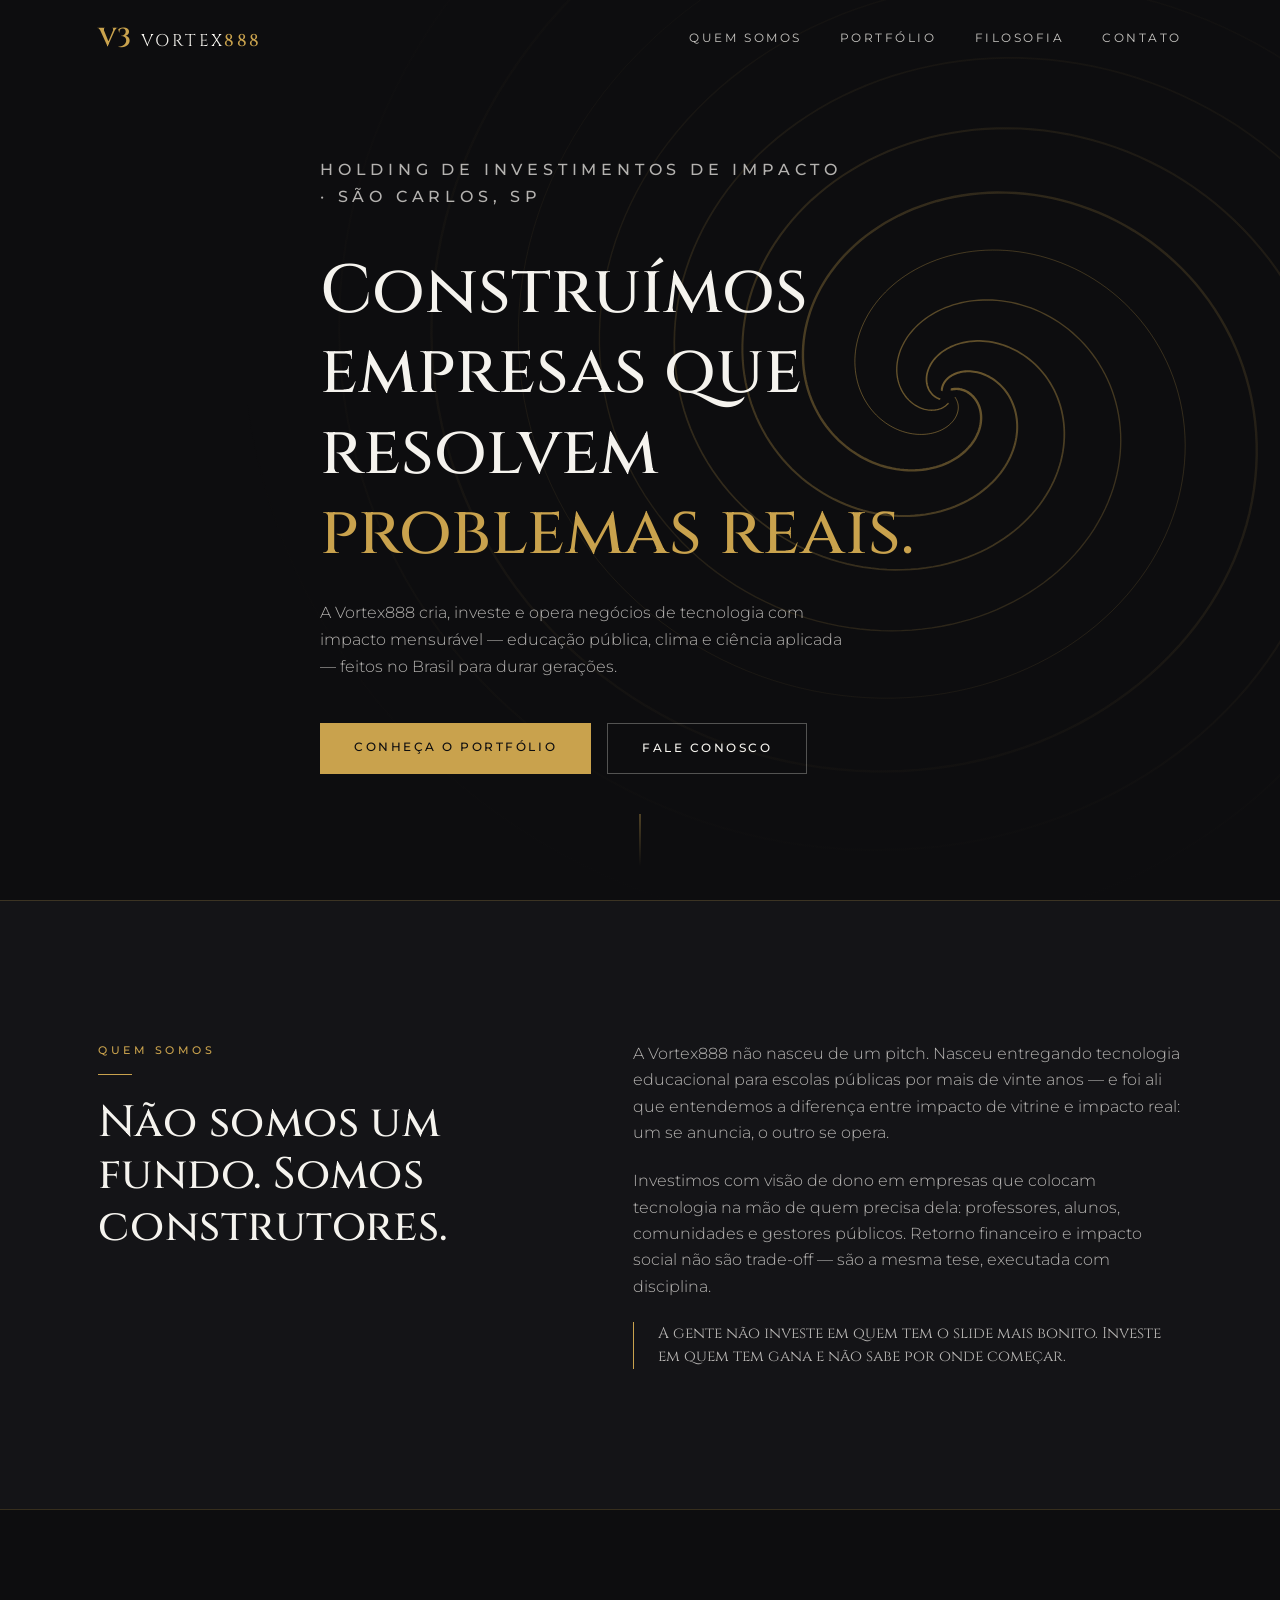
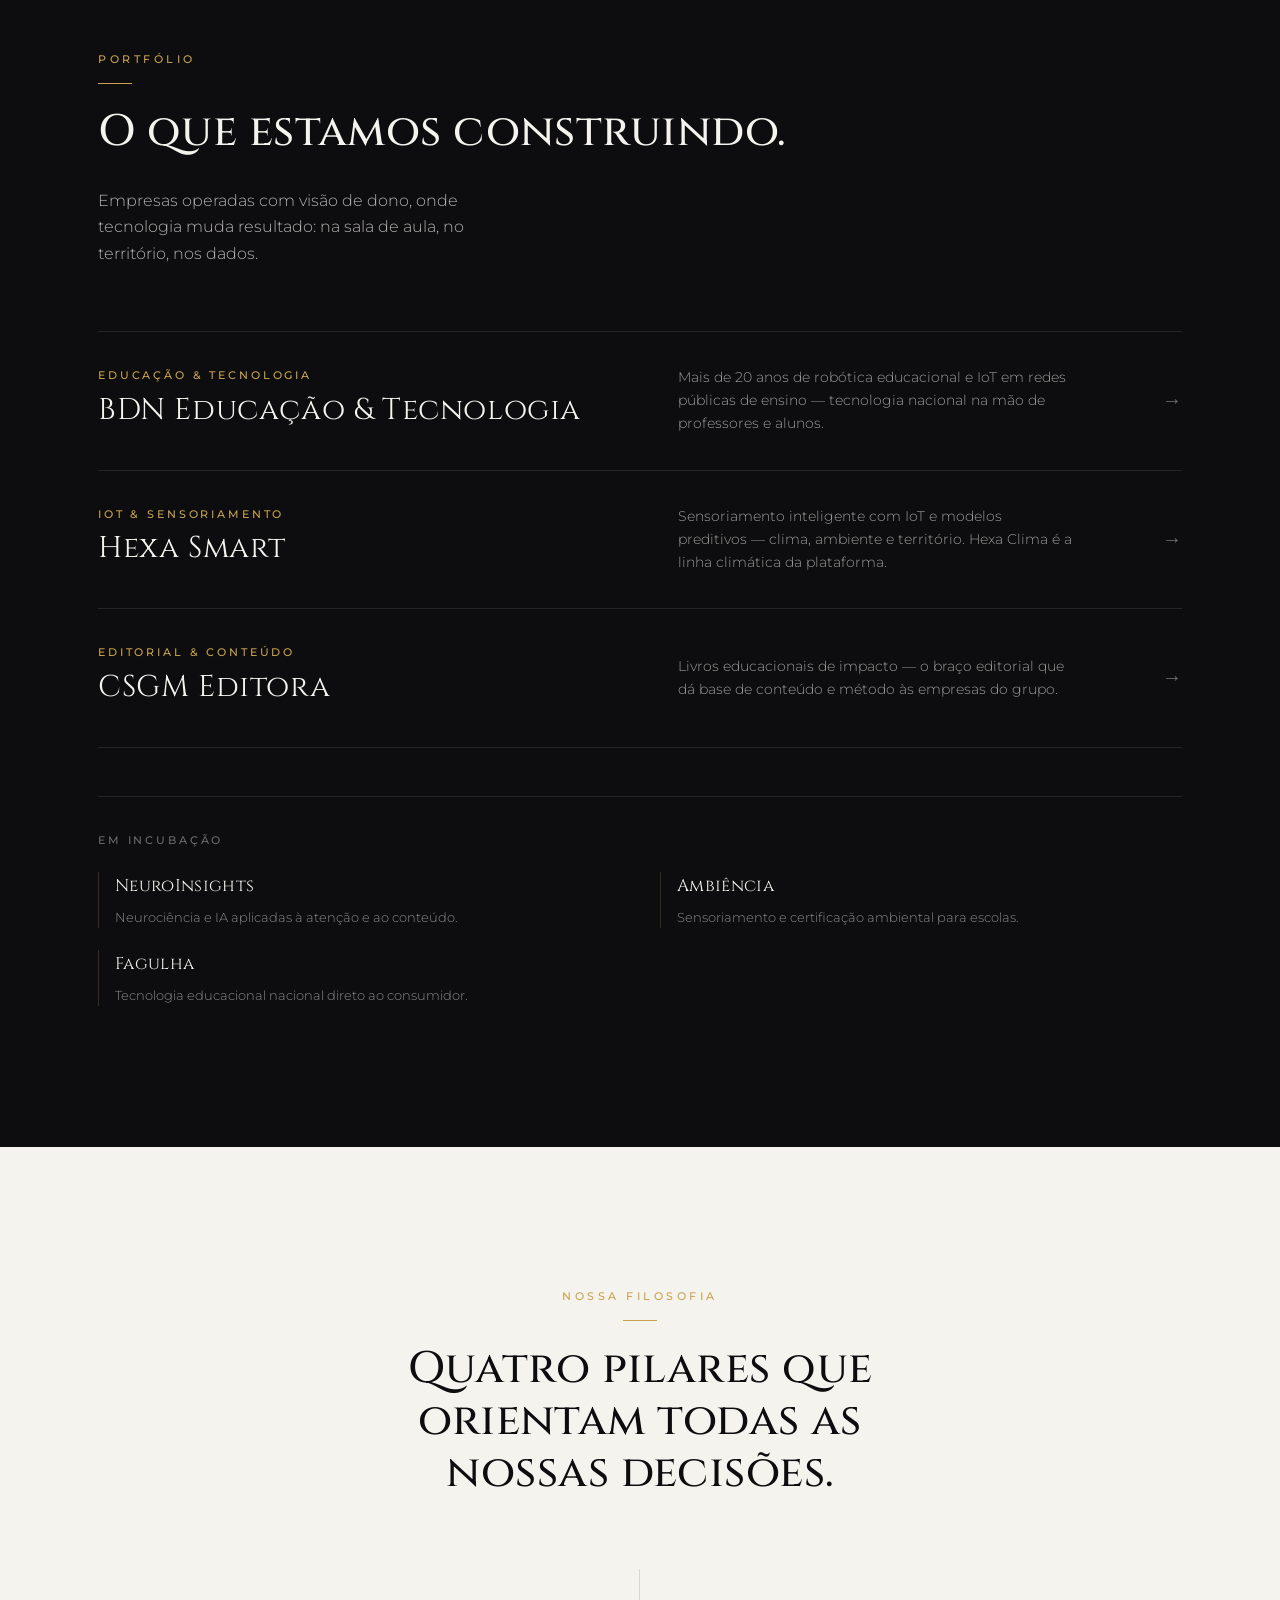
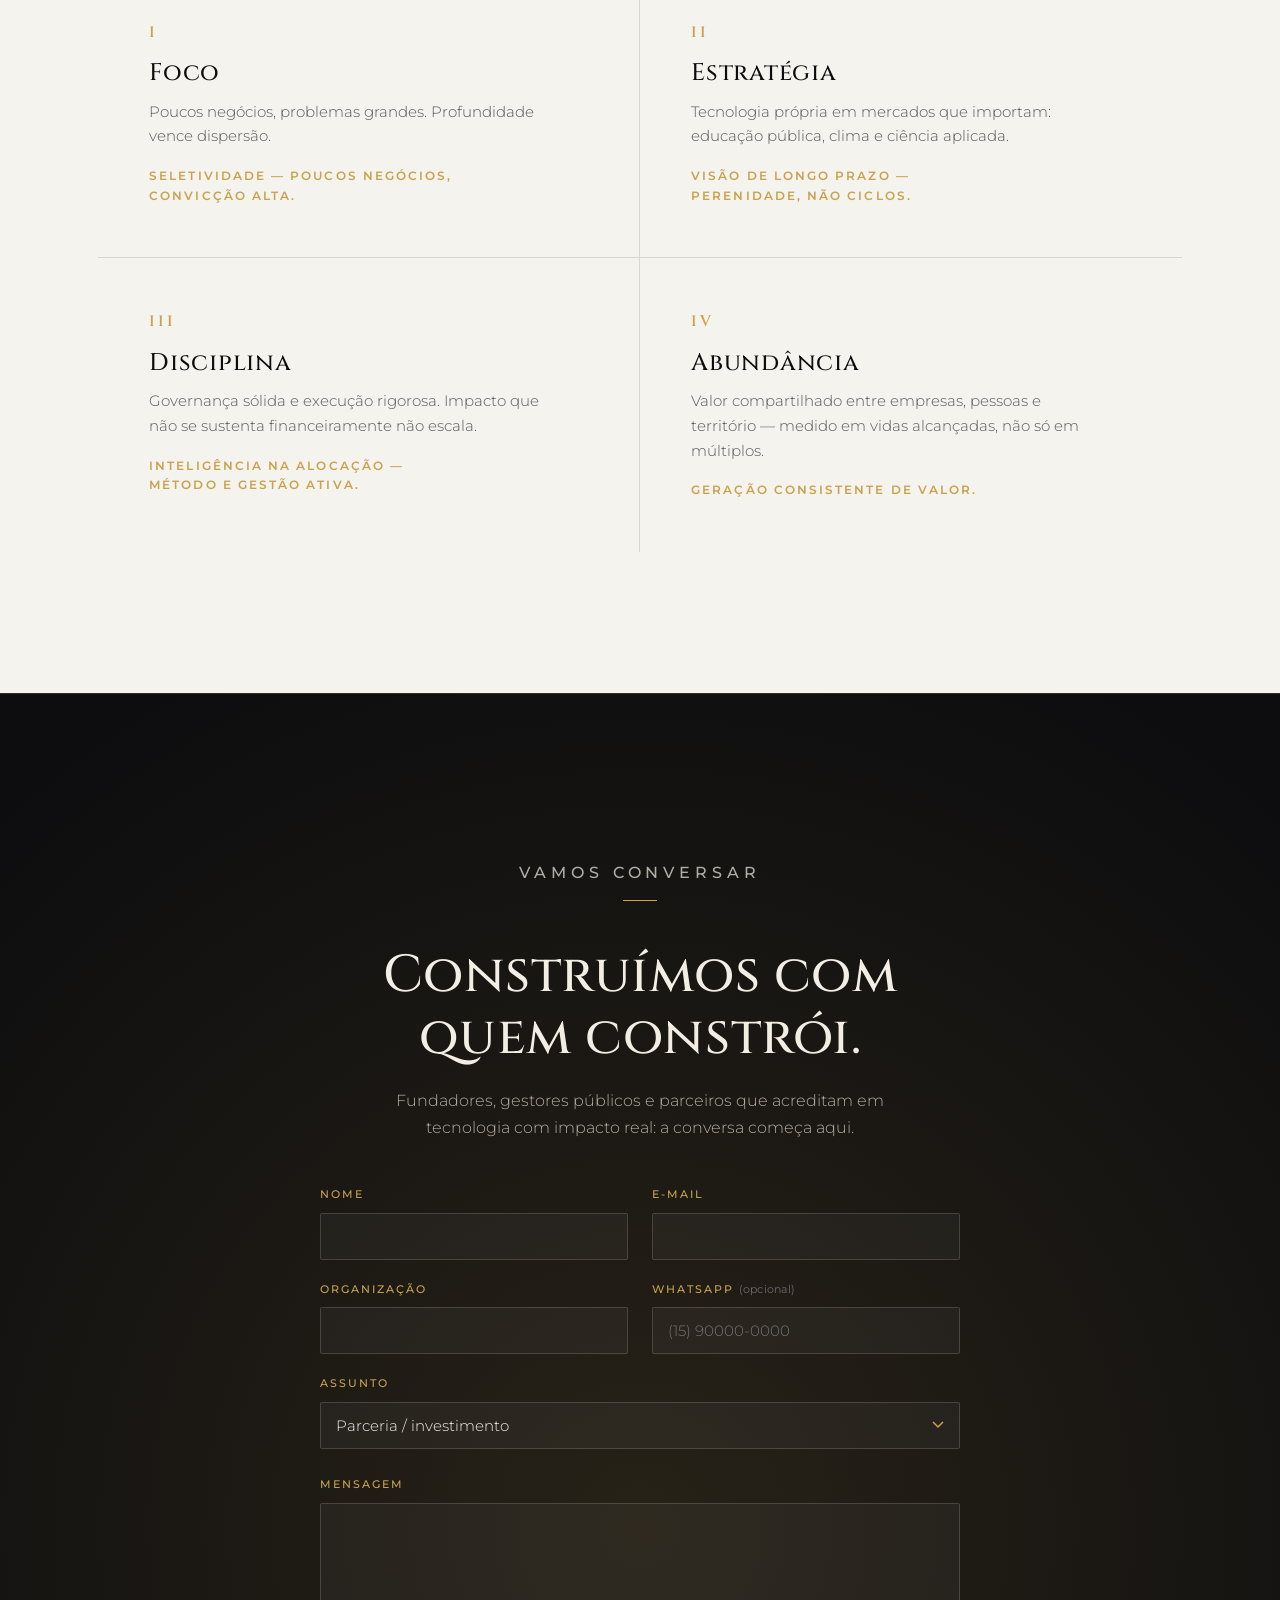
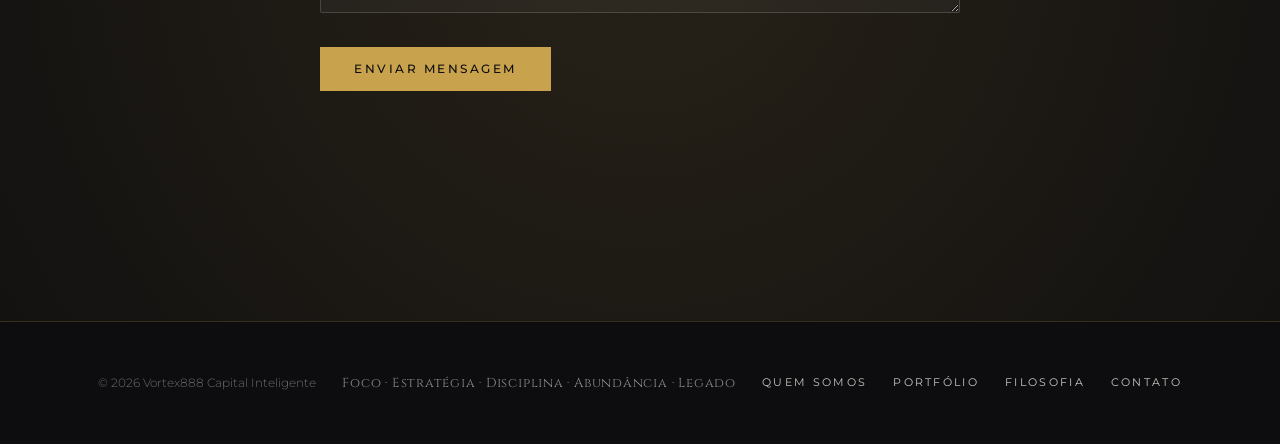
==== commit e0dac395: "Publicar site Vortex888 com formulário de contato integrado ao Notion - Novo index.html one-pager (e" ====
--- a/index.html
+++ b/index.html
@@ -1,13 +1,437 @@
-<!doctype html>
-<html lang="en">
-  <head>
-    <meta charset="UTF-8" />
-    <meta name="viewport" content="width=device-width, initial-scale=1.0" />
-    <title>Vortex888 Participações</title>
-    <script type="module" crossorigin src="./assets/index-CYJ7LchV.js"></script>
-    <link rel="stylesheet" crossorigin href="./assets/index-COwaPQpm.css">
-  </head>
-  <body>
-    <div id="root"></div>
-  </body>
+<!DOCTYPE html>
+<html lang="pt-BR">
+<head>
+<meta charset="UTF-8">
+<meta name="viewport" content="width=device-width, initial-scale=1.0">
+<title>Vortex888 — Capital Inteligente</title>
+<link rel="icon" href="/favicon.ico" sizes="any">
+<link rel="icon" type="image/png" sizes="32x32" href="/favicon-32.png">
+<link rel="apple-touch-icon" sizes="180x180" href="/apple-touch-icon.png">
+<meta name="description" content="A Vortex888 é uma holding de investimentos de impacto que cria e opera empresas de tecnologia em educação, clima e ciência aplicada.">
+<link rel="preconnect" href="https://fonts.googleapis.com">
+<link rel="preconnect" href="https://fonts.gstatic.com" crossorigin>
+<link href="https://fonts.googleapis.com/css2?family=Cinzel:wght@400;500;600&family=Montserrat:wght@300;400;500;600&display=swap" rel="stylesheet">
+<style>
+:root{
+  --preto:#0D0D0F;
+  --grafite:#1A1A1D;
+  --grafite-2:#141417;
+  --cinza:#6B6B6E;
+  --dourado:#C9A24D;
+  --dourado-claro:#E3C57C;
+  --offwhite:#F5F3EE;
+  --linha:rgba(201,162,77,.22);
+  --linha-clara:rgba(13,13,15,.12);
+  --display:'Cinzel',serif;
+  --texto:'Montserrat',sans-serif;
+}
+*{margin:0;padding:0;box-sizing:border-box}
+html{scroll-behavior:smooth}
+body{background:var(--preto);color:var(--offwhite);font-family:var(--texto);font-weight:300;line-height:1.7;-webkit-font-smoothing:antialiased}
+::selection{background:var(--dourado);color:var(--preto)}
+img{max-width:100%;display:block}
+a{color:inherit;text-decoration:none}
+
+/* ---------- utilitários ---------- */
+.wrap{max-width:1180px;margin:0 auto;padding:0 clamp(20px,5vw,48px)}
+.eyebrow{font-size:11px;letter-spacing:.32em;text-transform:uppercase;color:var(--dourado);font-weight:500}
+.eyebrow::after{content:"";display:block;width:34px;height:1px;background:var(--dourado);margin-top:14px}
+.eyebrow.center{text-align:center}
+.eyebrow.center::after{margin:14px auto 0}
+h1,h2,h3{font-family:var(--display);font-weight:500;line-height:1.18}
+h2{font-size:clamp(28px,3.6vw,44px);letter-spacing:.01em}
+.lead{color:rgba(245,243,238,.72);font-size:15.5px;max-width:56ch}
+
+/* reveal on scroll */
+.rv{opacity:0;transform:translateY(26px);transition:opacity .9s ease,transform .9s ease}
+.rv.on{opacity:1;transform:none}
+@media (prefers-reduced-motion:reduce){
+  .rv{opacity:1;transform:none;transition:none}
+  *{animation:none!important;transition:none!important}
+}
+
+/* ---------- nav ---------- */
+nav{position:fixed;inset:0 0 auto 0;z-index:50;transition:background .4s ease,border-color .4s ease;border-bottom:1px solid transparent}
+nav.solid{background:rgba(13,13,15,.92);backdrop-filter:blur(10px);border-color:var(--linha)}
+.nav-in{display:flex;align-items:center;justify-content:space-between;height:78px}
+.brand{display:flex;align-items:baseline;gap:10px;font-family:var(--display)}
+.brand .v3{color:var(--dourado);font-size:26px;font-weight:600}
+.brand .nome{font-size:17px;letter-spacing:.14em}
+.brand .nome b{color:var(--dourado);font-weight:500}
+.menu{display:flex;gap:38px;font-size:11.5px;letter-spacing:.22em;text-transform:uppercase;font-weight:400}
+.menu a{position:relative;padding:6px 0;color:rgba(245,243,238,.8)}
+.menu a::after{content:"";position:absolute;left:0;bottom:0;width:0;height:1px;background:var(--dourado);transition:width .35s ease}
+.menu a:hover{color:var(--offwhite)}
+.menu a:hover::after{width:100%}
+@media(max-width:760px){.menu{display:none}}
+
+/* ---------- hero ---------- */
+header{position:relative;min-height:100svh;display:flex;align-items:center;overflow:hidden;isolation:isolate}
+#vortex{position:absolute;inset:0;z-index:-2}
+.hero-veil{position:absolute;inset:0;z-index:-1;background:
+  radial-gradient(ellipse at 72% 42%, transparent 0%, rgba(13,13,15,.55) 45%, var(--preto) 100%),
+  linear-gradient(to bottom, rgba(13,13,15,.4), transparent 30%, transparent 70%, var(--preto))}
+.hero-in{padding-top:110px;padding-bottom:80px;max-width:640px}
+.hero-tag{font-size:11px;letter-spacing:.3em;text-transform:uppercase;color:var(--dourado);font-weight:500;margin-bottom:28px}
+h1{font-size:clamp(38px,5.6vw,68px);margin-bottom:26px}
+h1 .gold{color:var(--dourado)}
+.hero-in p{color:rgba(245,243,238,.72);max-width:48ch;margin-bottom:42px;font-size:16px}
+.acts{display:flex;gap:16px;flex-wrap:wrap}
+.btn{display:inline-block;padding:15px 34px;font-size:11.5px;letter-spacing:.22em;text-transform:uppercase;font-weight:500;transition:all .35s ease}
+.btn-gold{background:var(--dourado);color:var(--preto)}
+.btn-gold:hover{background:var(--dourado-claro)}
+.btn-line{border:1px solid rgba(245,243,238,.3);color:var(--offwhite)}
+.btn-line:hover{border-color:var(--dourado);color:var(--dourado)}
+.scroll-hint{position:absolute;bottom:34px;left:50%;transform:translateX(-50%);width:1px;height:52px;background:linear-gradient(var(--dourado),transparent);opacity:.7}
+
+/* ---------- quem somos ---------- */
+.quem{background:var(--grafite-2);border-top:1px solid var(--linha);padding:clamp(80px,11vw,140px) 0}
+.quem-grid{display:grid;grid-template-columns:1fr 1.2fr;gap:clamp(40px,6vw,90px);align-items:start}
+.quem-grid h2{margin-top:22px}
+.quem-txt p{color:rgba(245,243,238,.72);font-size:15.5px}
+.quem-txt p+p{margin-top:22px}
+.quem-quote{margin-top:40px;padding-left:24px;border-left:1px solid var(--dourado);font-family:var(--display);font-size:19px;line-height:1.5;color:var(--offwhite)}
+@media(max-width:820px){.quem-grid{grid-template-columns:1fr}}
+
+/* ---------- portfólio (assinatura) ---------- */
+.portf{padding:clamp(80px,11vw,150px) 0;border-top:1px solid var(--linha)}
+.portf-head{display:flex;justify-content:space-between;align-items:end;gap:30px;margin-bottom:64px;flex-wrap:wrap}
+.portf-head h2{margin-top:22px}
+.portf-head .lead{max-width:38ch}
+.empresa{display:grid;grid-template-columns:minmax(0,1.1fr) minmax(0,.9fr) auto;align-items:center;gap:clamp(16px,4vw,60px);
+  padding:34px 0;border-top:1px solid rgba(245,243,238,.1);position:relative;transition:padding .35s ease}
+.empresa:last-of-type{border-bottom:1px solid rgba(245,243,238,.1)}
+.empresa::before{content:"";position:absolute;left:0;top:-1px;height:1px;width:0;background:var(--dourado);transition:width .6s cubic-bezier(.22,1,.36,1)}
+.empresa:hover::before{width:100%}
+.empresa:hover{padding-left:14px}
+.empresa .nome-emp{font-family:var(--display);font-size:clamp(20px,2.6vw,30px);letter-spacing:.02em}
+.empresa .setor{font-size:11px;letter-spacing:.26em;text-transform:uppercase;color:var(--dourado);font-weight:500}
+.empresa .desc{font-size:13.5px;color:rgba(245,243,238,.62);max-width:44ch}
+.empresa .seta{font-family:var(--display);color:var(--cinza);font-size:20px;transition:color .35s ease,transform .35s ease}
+.empresa:hover .seta{color:var(--dourado);transform:translateX(6px)}
+@media(max-width:820px){
+  .empresa{grid-template-columns:1fr;gap:8px;padding:28px 0}
+  .empresa .seta{display:none}
+}
+
+/* iniciativas em incubação */
+.incuba{margin-top:48px;padding-top:34px;border-top:1px solid rgba(245,243,238,.1)}
+.incuba-label{font-size:11px;letter-spacing:.26em;text-transform:uppercase;color:var(--cinza);font-weight:500;margin-bottom:22px}
+.incuba-items{display:grid;grid-template-columns:1fr 1fr;gap:22px 40px}
+.incuba-item{display:flex;flex-direction:column;gap:5px;padding-left:16px;border-left:1px solid var(--linha)}
+.ii-nome{font-family:var(--display);font-size:17px;letter-spacing:.02em}
+.ii-desc{font-size:13px;color:rgba(245,243,238,.55)}
+@media(max-width:600px){.incuba-items{grid-template-columns:1fr}}
+
+/* ---------- filosofia (clara) ---------- */
+.filo{background:var(--offwhite);color:var(--preto);padding:clamp(80px,11vw,150px) 0}
+.filo .eyebrow::after{background:var(--dourado)}
+.filo h2{margin:22px auto 70px;text-align:center;max-width:22ch}
+.pilares{display:grid;grid-template-columns:repeat(2,1fr)}
+.pilar{padding:clamp(30px,4vw,56px);position:relative}
+.pilar:nth-child(1){border-right:1px solid var(--linha-clara);border-bottom:1px solid var(--linha-clara)}
+.pilar:nth-child(2){border-bottom:1px solid var(--linha-clara)}
+.pilar:nth-child(3){border-right:1px solid var(--linha-clara)}
+.pilar .num{font-family:var(--display);font-size:15px;letter-spacing:.2em;color:var(--dourado);font-weight:600}
+.pilar h3{font-size:24px;margin:14px 0 12px;letter-spacing:.03em}
+.pilar p{font-size:14.5px;color:rgba(13,13,15,.68);max-width:40ch}
+.pilar .criterio{margin-top:18px;font-size:11.5px;letter-spacing:.18em;text-transform:uppercase;color:var(--dourado);font-weight:600}
+@media(max-width:720px){
+  .pilares{grid-template-columns:1fr}
+  .pilar{border-right:none!important;border-bottom:1px solid var(--linha-clara)!important}
+  .pilar:last-child{border-bottom:none!important}
+}
+
+/* ---------- CTA ---------- */
+.cta{position:relative;padding:clamp(90px,13vw,170px) 0;text-align:center;overflow:hidden;border-top:1px solid var(--linha)}
+.cta::before{content:"";position:absolute;inset:-40%;background:radial-gradient(circle at 50% 60%,rgba(201,162,77,.14),transparent 55%);pointer-events:none}
+.cta h2{max-width:20ch;margin:22px auto 20px;font-size:clamp(30px,4.4vw,52px)}
+.cta p{color:rgba(245,243,238,.7);max-width:52ch;margin:0 auto 44px;font-size:15.5px}
+
+/* ---------- formulário ---------- */
+.form{max-width:640px;margin:0 auto;text-align:left;position:relative}
+.fgrid{display:grid;grid-template-columns:1fr 1fr;gap:20px 24px;margin-bottom:20px}
+.field{display:block}
+.field.full{margin-bottom:26px}
+.field span{display:block;font-size:11px;letter-spacing:.18em;text-transform:uppercase;color:var(--dourado);margin-bottom:9px;font-weight:500}
+.field span em{font-style:normal;text-transform:none;letter-spacing:.02em;color:var(--cinza);font-weight:400}
+.field input,.field select,.field textarea{
+  width:100%;background:rgba(245,243,238,.04);border:1px solid rgba(245,243,238,.16);
+  color:var(--offwhite);font-family:var(--texto);font-size:15px;font-weight:300;
+  padding:13px 15px;border-radius:2px;transition:border-color .3s ease,background .3s ease}
+.field textarea{resize:vertical;min-height:110px}
+.field input:focus,.field select:focus,.field textarea:focus{
+  outline:none;border-color:var(--dourado);background:rgba(201,162,77,.06)}
+.field select{appearance:none;cursor:pointer;
+  background-image:url("data:image/svg+xml,%3Csvg xmlns='http://www.w3.org/2000/svg' width='12' height='8' viewBox='0 0 12 8'%3E%3Cpath d='M1 1l5 5 5-5' stroke='%23C9A24D' stroke-width='1.5' fill='none'/%3E%3C/svg%3E");
+  background-repeat:no-repeat;background-position:right 15px center}
+.field select option{background:var(--grafite);color:var(--offwhite)}
+.field select option:checked{background:var(--dourado);color:var(--preto)}
+.form .btn{border:none;cursor:pointer;font-family:var(--texto)}
+.form-status{margin-top:18px;font-size:13.5px;min-height:20px}
+.form-status.ok{color:var(--dourado)}
+.form-status.err{color:#d98c6a}
+@media(max-width:560px){.fgrid{grid-template-columns:1fr}}
+
+/* ---------- footer ---------- */
+footer{border-top:1px solid var(--linha);padding:46px 0;font-size:12px;color:var(--cinza)}
+.foot{display:flex;justify-content:space-between;align-items:center;gap:20px;flex-wrap:wrap}
+.foot .menu{display:flex;gap:26px;font-size:10.5px}
+.foot .tagline{font-family:var(--display);letter-spacing:.06em;color:rgba(245,243,238,.55);font-size:13px}
+</style>
+</head>
+<body>
+
+<nav id="nav">
+  <div class="wrap nav-in">
+    <a class="brand" href="#top"><span class="v3">V3</span><span class="nome">VORTEX<b>888</b></span></a>
+    <div class="menu">
+      <a href="#quem">Quem somos</a>
+      <a href="#portfolio">Portfólio</a>
+      <a href="#filosofia">Filosofia</a>
+      <a href="#contato">Contato</a>
+    </div>
+  </div>
+</nav>
+
+<header id="top">
+  <canvas id="vortex"></canvas>
+  <div class="hero-veil"></div>
+  <div class="wrap">
+    <div class="hero-in">
+      <p class="hero-tag">Holding de investimentos de impacto · São Carlos, SP</p>
+      <h1>Construímos empresas que resolvem <span class="gold">problemas reais.</span></h1>
+      <p>A Vortex888 cria, investe e opera negócios de tecnologia com impacto mensurável — educação pública, clima e ciência aplicada — feitos no Brasil para durar gerações.</p>
+      <div class="acts">
+        <a class="btn btn-gold" href="#portfolio">Conheça o portfólio</a>
+        <a class="btn btn-line" href="#contato">Fale conosco</a>
+      </div>
+    </div>
+  </div>
+  <div class="scroll-hint"></div>
+</header>
+
+<section class="quem" id="quem">
+  <div class="wrap quem-grid">
+    <div class="rv">
+      <p class="eyebrow">Quem somos</p>
+      <h2>Não somos um fundo. Somos construtores.</h2>
+    </div>
+    <div class="quem-txt rv">
+      <p>A Vortex888 não nasceu de um pitch. Nasceu entregando tecnologia educacional para escolas públicas por mais de vinte anos — e foi ali que entendemos a diferença entre impacto de vitrine e impacto real: um se anuncia, o outro se opera.</p>
+      <p>Investimos com visão de dono em empresas que colocam tecnologia na mão de quem precisa dela: professores, alunos, comunidades e gestores públicos. Retorno financeiro e impacto social não são trade-off — são a mesma tese, executada com disciplina.</p>
+      <p class="quem-quote">A gente não investe em quem tem o slide mais bonito. Investe em quem tem gana e não sabe por onde começar.</p>
+    </div>
+  </div>
+</section>
+
+<section class="portf" id="portfolio">
+  <div class="wrap">
+    <div class="portf-head rv">
+      <div>
+        <p class="eyebrow">Portfólio</p>
+        <h2>O que estamos construindo.</h2>
+      </div>
+      <p class="lead">Empresas operadas com visão de dono, onde tecnologia muda resultado: na sala de aula, no território, nos dados.</p>
+    </div>
+
+    <a class="empresa rv" href="#contato">
+      <div>
+        <p class="setor">Educação &amp; Tecnologia</p>
+        <p class="nome-emp">BDN Educação &amp; Tecnologia</p>
+      </div>
+      <p class="desc">Mais de 20 anos de robótica educacional e IoT em redes públicas de ensino — tecnologia nacional na mão de professores e alunos.</p>
+      <span class="seta">→</span>
+    </a>
+
+    <a class="empresa rv" href="#contato">
+      <div>
+        <p class="setor">IoT &amp; Sensoriamento</p>
+        <p class="nome-emp">Hexa Smart</p>
+      </div>
+      <p class="desc">Sensoriamento inteligente com IoT e modelos preditivos — clima, ambiente e território. Hexa Clima é a linha climática da plataforma.</p>
+      <span class="seta">→</span>
+    </a>
+
+    <a class="empresa rv" href="#contato">
+      <div>
+        <p class="setor">Editorial &amp; Conteúdo</p>
+        <p class="nome-emp">CSGM Editora</p>
+      </div>
+      <p class="desc">Livros educacionais de impacto — o braço editorial que dá base de conteúdo e método às empresas do grupo.</p>
+      <span class="seta">→</span>
+    </a>
+
+    <div class="incuba rv">
+      <p class="incuba-label">Em incubação</p>
+      <div class="incuba-items">
+        <div class="incuba-item">
+          <span class="ii-nome">NeuroInsights</span>
+          <span class="ii-desc">Neurociência e IA aplicadas à atenção e ao conteúdo.</span>
+        </div>
+        <div class="incuba-item">
+          <span class="ii-nome">Ambiência</span>
+          <span class="ii-desc">Sensoriamento e certificação ambiental para escolas.</span>
+        </div>
+        <div class="incuba-item">
+          <span class="ii-nome">Fagulha</span>
+          <span class="ii-desc">Tecnologia educacional nacional direto ao consumidor.</span>
+        </div>
+      </div>
+    </div>
+  </div>
+</section>
+
+<section class="filo" id="filosofia">
+  <div class="wrap">
+    <p class="eyebrow center rv">Nossa filosofia</p>
+    <h2 class="rv">Quatro pilares que orientam todas as nossas decisões.</h2>
+    <div class="pilares">
+      <div class="pilar rv">
+        <p class="num">I</p>
+        <h3>Foco</h3>
+        <p>Poucos negócios, problemas grandes. Profundidade vence dispersão.</p>
+        <p class="criterio">Seletividade — poucos negócios, convicção alta.</p>
+      </div>
+      <div class="pilar rv">
+        <p class="num">II</p>
+        <h3>Estratégia</h3>
+        <p>Tecnologia própria em mercados que importam: educação pública, clima e ciência aplicada.</p>
+        <p class="criterio">Visão de longo prazo — perenidade, não ciclos.</p>
+      </div>
+      <div class="pilar rv">
+        <p class="num">III</p>
+        <h3>Disciplina</h3>
+        <p>Governança sólida e execução rigorosa. Impacto que não se sustenta financeiramente não escala.</p>
+        <p class="criterio">Inteligência na alocação — método e gestão ativa.</p>
+      </div>
+      <div class="pilar rv">
+        <p class="num">IV</p>
+        <h3>Abundância</h3>
+        <p>Valor compartilhado entre empresas, pessoas e território — medido em vidas alcançadas, não só em múltiplos.</p>
+        <p class="criterio">Geração consistente de valor.</p>
+      </div>
+    </div>
+  </div>
+</section>
+
+<section class="cta" id="contato">
+  <div class="wrap rv">
+    <p class="eyebrow center">Vamos conversar</p>
+    <h2>Construímos com quem constrói.</h2>
+    <p>Fundadores, gestores públicos e parceiros que acreditam em tecnologia com impacto real: a conversa começa aqui.</p>
+
+    <form class="form" id="contatoForm" action="/api/contato" method="POST" novalidate>
+      <div class="fgrid">
+        <label class="field">
+          <span>Nome</span>
+          <input type="text" name="nome" required autocomplete="name">
+        </label>
+        <label class="field">
+          <span>E-mail</span>
+          <input type="email" name="email" required autocomplete="email">
+        </label>
+        <label class="field">
+          <span>Organização</span>
+          <input type="text" name="organizacao" autocomplete="organization">
+        </label>
+        <label class="field">
+          <span>WhatsApp <em>(opcional)</em></span>
+          <input type="tel" name="whatsapp" autocomplete="tel" placeholder="(15) 90000-0000">
+        </label>
+      </div>
+      <label class="field full">
+        <span>Assunto</span>
+        <select name="assunto">
+          <option>Parceria / investimento</option>
+          <option>Setor público (B2G)</option>
+          <option>Fornecedor</option>
+          <option>Imprensa</option>
+          <option>Outro</option>
+        </select>
+      </label>
+      <label class="field full">
+        <span>Mensagem</span>
+        <textarea name="mensagem" rows="4" required></textarea>
+      </label>
+      <button class="btn btn-gold" type="submit">Enviar mensagem</button>
+      <p class="form-status" id="formStatus" aria-live="polite"></p>
+    </form>
+  </div>
+</section>
+
+<footer>
+  <div class="wrap foot">
+    <span>© 2026 Vortex888 Capital Inteligente</span>
+    <span class="tagline">Foco · Estratégia · Disciplina · Abundância · Legado</span>
+    <div class="menu">
+      <a href="#quem">Quem somos</a>
+      <a href="#portfolio">Portfólio</a>
+      <a href="#filosofia">Filosofia</a>
+      <a href="#contato">Contato</a>
+    </div>
+  </div>
+</footer>
+
+<script>
+/* nav sólida ao rolar */
+const nav=document.getElementById('nav');
+addEventListener('scroll',()=>nav.classList.toggle('solid',scrollY>40),{passive:true});
+
+/* reveal on scroll */
+const io=new IntersectionObserver(es=>es.forEach(e=>{if(e.isIntersecting){e.target.classList.add('on');io.unobserve(e.target)}}),{threshold:.15});
+document.querySelectorAll('.rv').forEach(el=>io.observe(el));
+
+/* vórtice dourado — espiral logarítmica em rotação lenta */
+(()=>{
+  const c=document.getElementById('vortex'),x=c.getContext('2d');
+  const reduce=matchMedia('(prefers-reduced-motion: reduce)').matches;
+  let w,h,cx,cy,t=0;
+  function size(){w=c.width=innerWidth*devicePixelRatio;h=c.height=innerHeight*devicePixelRatio;
+    c.style.width=innerWidth+'px';c.style.height=innerHeight+'px';
+    cx=w*(innerWidth>820?0.74:0.5);cy=h*0.44}
+  size();addEventListener('resize',size);
+  function draw(){
+    x.clearRect(0,0,w,h);
+    const arms=5,maxR=Math.max(w,h)*0.55;
+    for(let a=0;a<arms;a++){
+      x.beginPath();
+      const off=(a/arms)*Math.PI*2;
+      for(let i=0;i<=340;i++){
+        const p=i/340, ang=off+t*0.12+p*Math.PI*4.2, r=8+Math.pow(p,1.5)*maxR;
+        const px=cx+Math.cos(ang)*r, py=cy+Math.sin(ang)*r*0.92;
+        i?x.lineTo(px,py):x.moveTo(px,py);
+      }
+      const g=x.createRadialGradient(cx,cy,0,cx,cy,maxR);
+      g.addColorStop(0,'rgba(201,162,77,.55)');
+      g.addColorStop(.45,'rgba(201,162,77,.18)');
+      g.addColorStop(1,'rgba(201,162,77,0)');
+      x.strokeStyle=g;x.lineWidth=(1+a*0.35)*devicePixelRatio;x.stroke();
+    }
+    t+=0.016;
+    if(!reduce)requestAnimationFrame(draw);
+  }
+  draw();
+})();
+
+/* envio assíncrono do formulário (sem sair da página) */
+(()=>{
+  const f=document.getElementById('contatoForm'),s=document.getElementById('formStatus');
+  if(!f)return;
+  const btn=f.querySelector('button[type=submit]');
+  f.addEventListener('submit',async ev=>{
+    ev.preventDefault();
+    const payload=Object.fromEntries(new FormData(f).entries());
+    s.className='form-status';s.textContent='Enviando…';btn.disabled=true;
+    try{
+      const r=await fetch(f.action,{method:'POST',headers:{'Content-Type':'application/json'},body:JSON.stringify(payload)});
+      if(r.ok){f.reset();s.className='form-status ok';s.textContent='Recebido. Retornamos em breve.';}
+      else{throw new Error();}
+    }catch(_){
+      s.className='form-status err';s.textContent='Não foi possível enviar agora. Tente novamente ou escreva para contato@vortex888.com.br.';
+    }finally{btn.disabled=false;}
+  });
+})();
+</script>
+</body>
 </html>
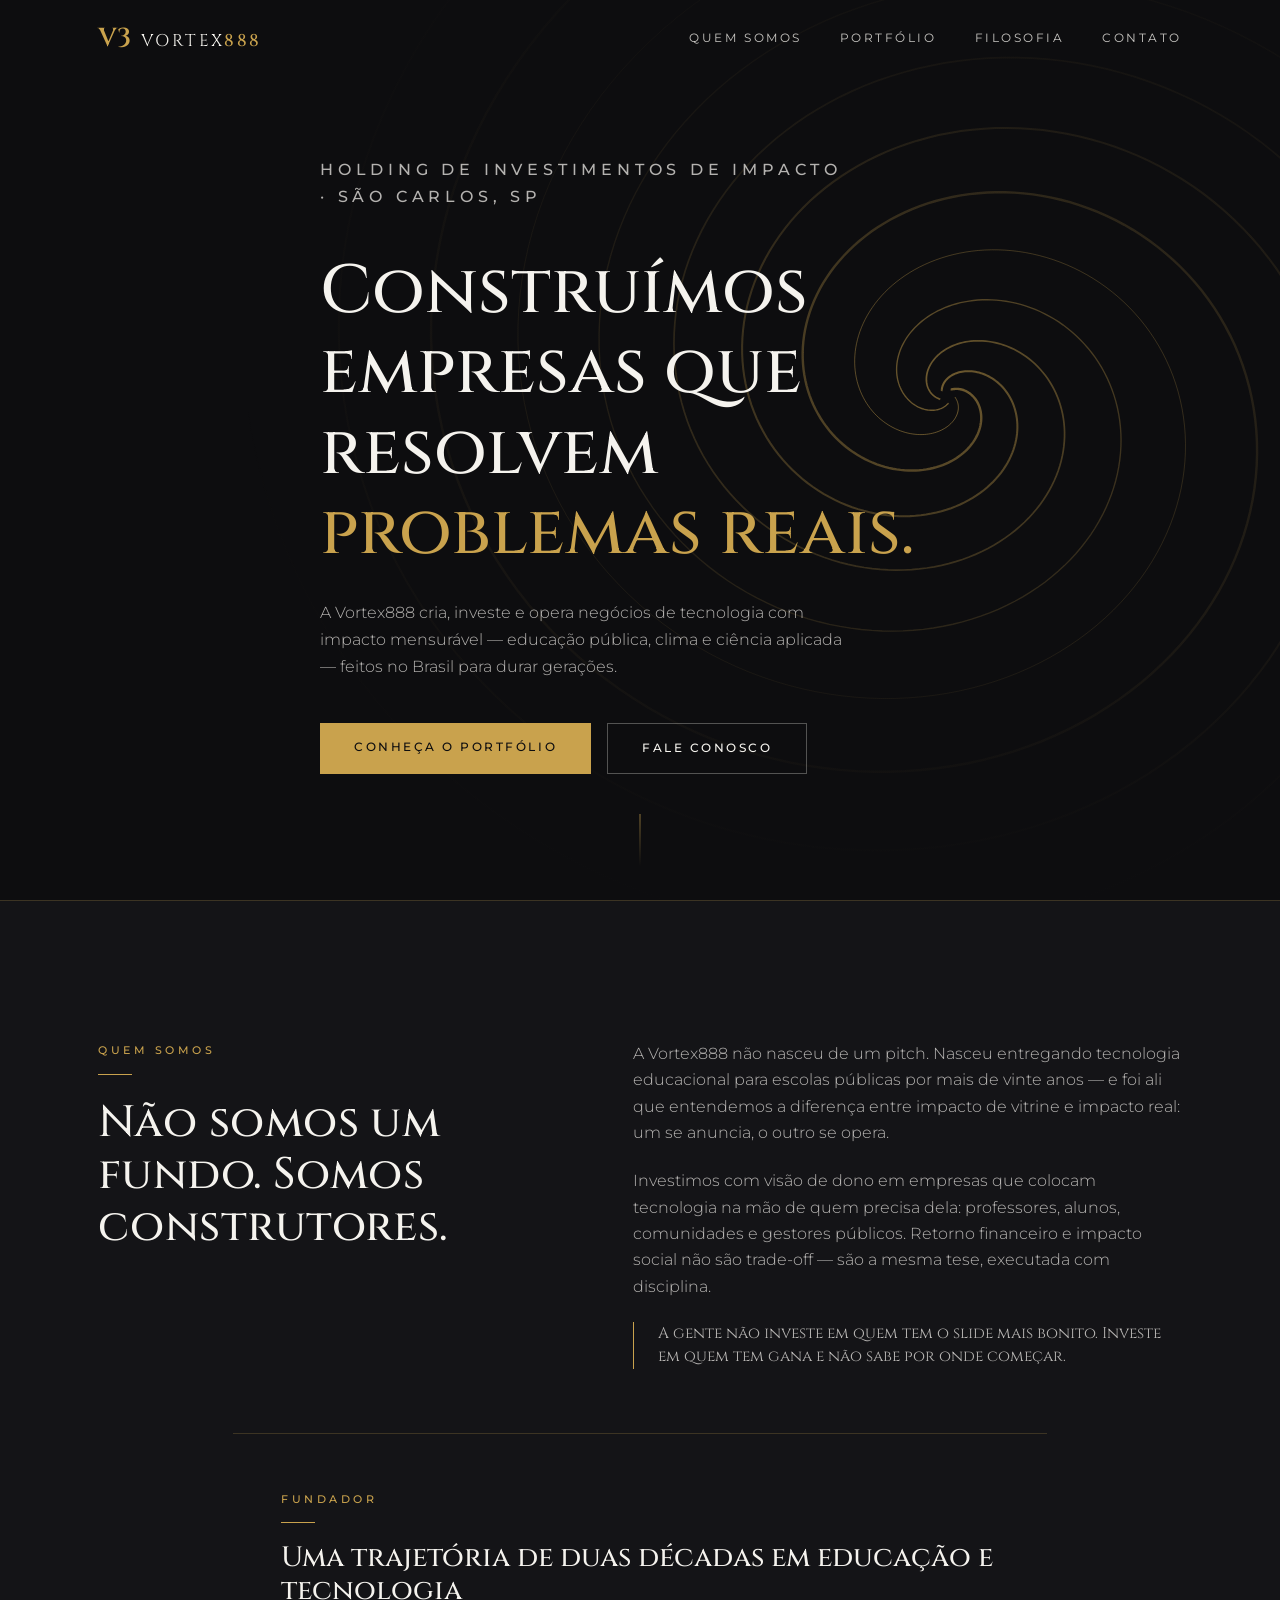
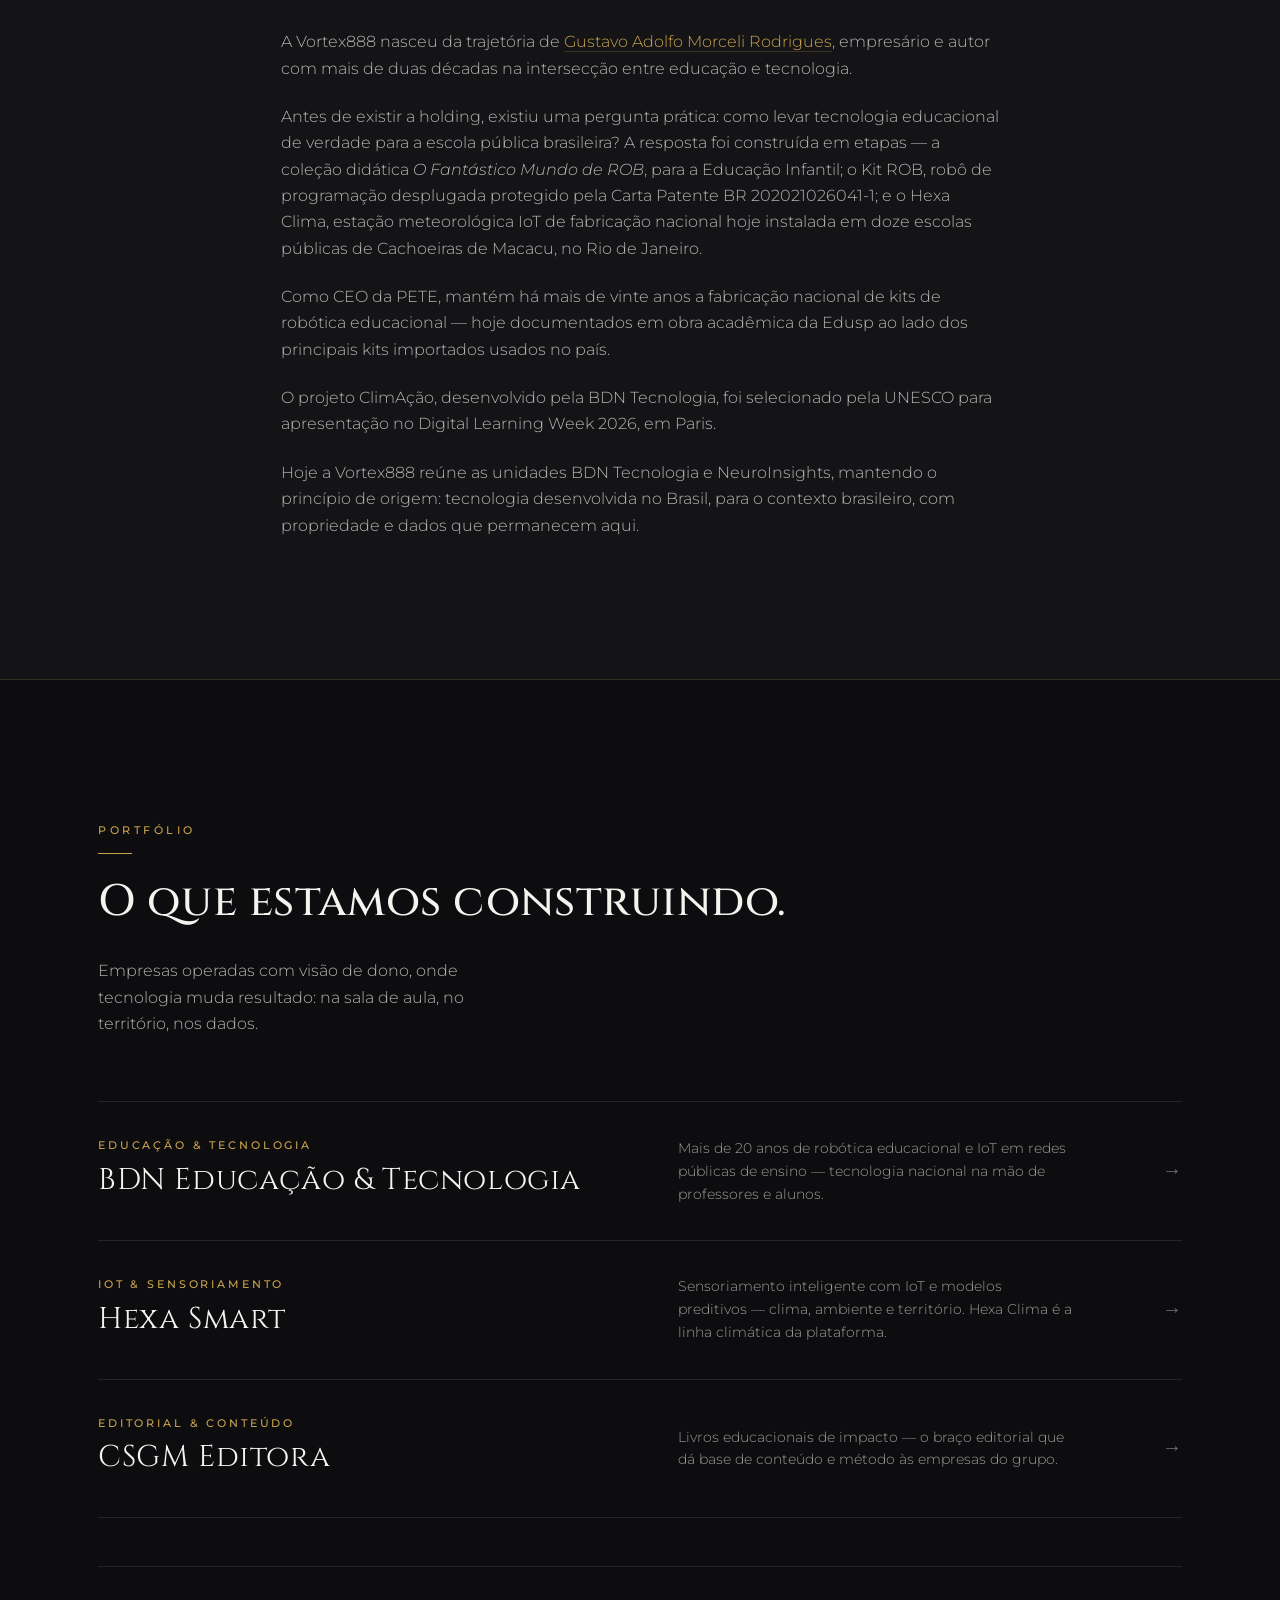
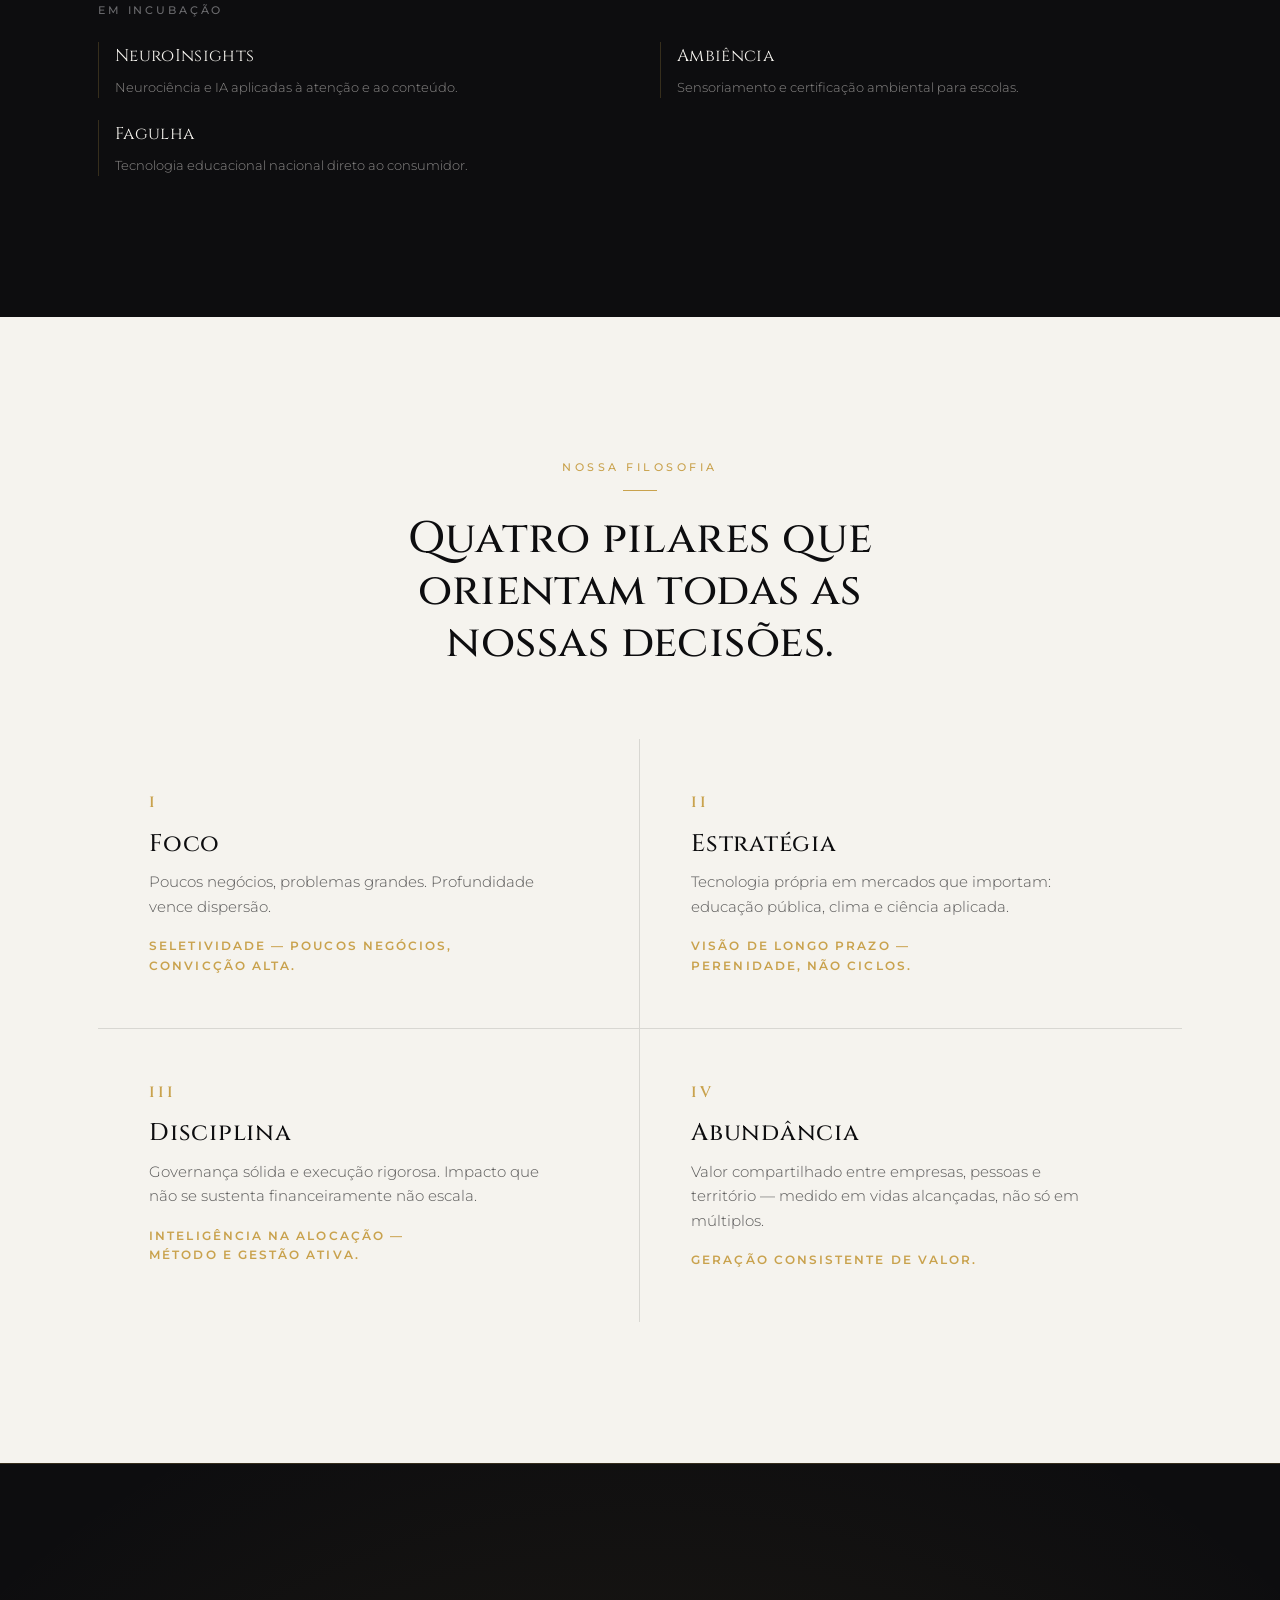
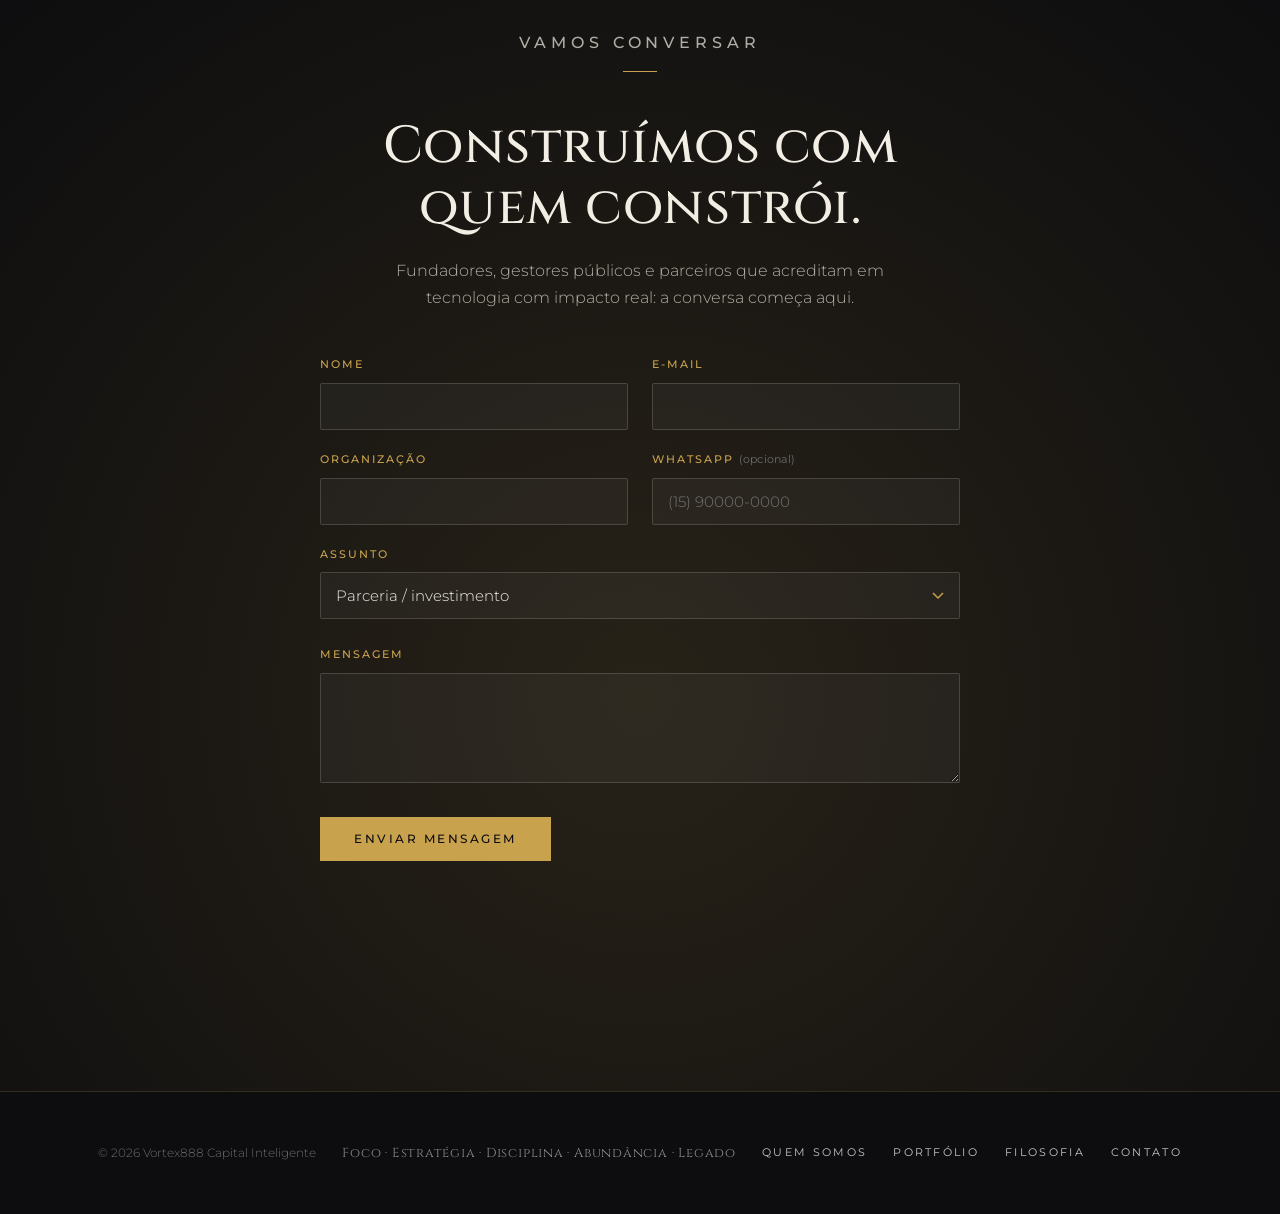
==== commit eebd439e: "Adiciona seção editorial "Fundador" com bio e schema.org Inclui bio do fundador na seção "Quem somos" ====
--- a/index.html
+++ b/index.html
@@ -11,6 +11,29 @@
 <link rel="preconnect" href="https://fonts.googleapis.com">
 <link rel="preconnect" href="https://fonts.gstatic.com" crossorigin>
 <link href="https://fonts.googleapis.com/css2?family=Cinzel:wght@400;500;600&family=Montserrat:wght@300;400;500;600&display=swap" rel="stylesheet">
+<script type="application/ld+json">
+{
+  "@context": "https://schema.org",
+  "@type": "Organization",
+  "name": "Vortex888",
+  "url": "https://www.vortex888.com.br/",
+  "founder": {
+    "@type": "Person",
+    "name": "Gustavo Morceli",
+    "alternateName": "Gustavo Adolfo Morceli Rodrigues",
+    "url": "https://gustavomorceli.com.br/",
+    "jobTitle": "Criador da Vortex888",
+    "sameAs": [
+      "https://gustavomorceli.com.br/",
+      "https://www.linkedin.com/in/morceli/"
+    ]
+  },
+  "subOrganization": [
+    { "@type": "Organization", "name": "BDN Tecnologia" },
+    { "@type": "Organization", "name": "NeuroInsights" }
+  ]
+}
+</script>
 <style>
 :root{
   --preto:#0D0D0F;
@@ -92,6 +115,10 @@
 .quem-txt p+p{margin-top:22px}
 .quem-quote{margin-top:40px;padding-left:24px;border-left:1px solid var(--dourado);font-family:var(--display);font-size:19px;line-height:1.5;color:var(--offwhite)}
 @media(max-width:820px){.quem-grid{grid-template-columns:1fr}}
+.fundador{margin-top:64px;padding-top:56px;border-top:1px solid var(--linha);max-width:74ch}
+.fundador h3{margin:18px 0 22px;font-size:clamp(22px,2.6vw,28px)}
+.fundador .quem-txt a{color:var(--dourado);border-bottom:1px solid var(--linha);transition:border-color .3s ease}
+.fundador .quem-txt a:hover{border-color:var(--dourado)}
 
 /* ---------- portfólio (assinatura) ---------- */
 .portf{padding:clamp(80px,11vw,150px) 0;border-top:1px solid var(--linha)}
@@ -221,6 +248,17 @@
       <p>A Vortex888 não nasceu de um pitch. Nasceu entregando tecnologia educacional para escolas públicas por mais de vinte anos — e foi ali que entendemos a diferença entre impacto de vitrine e impacto real: um se anuncia, o outro se opera.</p>
       <p>Investimos com visão de dono em empresas que colocam tecnologia na mão de quem precisa dela: professores, alunos, comunidades e gestores públicos. Retorno financeiro e impacto social não são trade-off — são a mesma tese, executada com disciplina.</p>
       <p class="quem-quote">A gente não investe em quem tem o slide mais bonito. Investe em quem tem gana e não sabe por onde começar.</p>
+    </div>
+  </div>
+  <div class="wrap fundador rv">
+    <p class="eyebrow">Fundador</p>
+    <h3>Uma trajetória de duas décadas em educação e tecnologia</h3>
+    <div class="quem-txt">
+      <p>A Vortex888 nasceu da trajetória de <a href="https://gustavomorceli.com.br/" rel="author">Gustavo Adolfo Morceli Rodrigues</a>, empresário e autor com mais de duas décadas na intersecção entre educação e tecnologia.</p>
+      <p>Antes de existir a holding, existiu uma pergunta prática: como levar tecnologia educacional de verdade para a escola pública brasileira? A resposta foi construída em etapas — a coleção didática <em>O Fantástico Mundo de ROB</em>, para a Educação Infantil; o Kit ROB, robô de programação desplugada protegido pela Carta Patente BR 202021026041-1; e o Hexa Clima, estação meteorológica IoT de fabricação nacional hoje instalada em doze escolas públicas de Cachoeiras de Macacu, no Rio de Janeiro.</p>
+      <p>Como CEO da PETE, mantém há mais de vinte anos a fabricação nacional de kits de robótica educacional — hoje documentados em obra acadêmica da Edusp ao lado dos principais kits importados usados no país.</p>
+      <p>O projeto ClimAção, desenvolvido pela BDN Tecnologia, foi selecionado pela UNESCO para apresentação no Digital Learning Week 2026, em Paris.</p>
+      <p>Hoje a Vortex888 reúne as unidades BDN Tecnologia e NeuroInsights, mantendo o princípio de origem: tecnologia desenvolvida no Brasil, para o contexto brasileiro, com propriedade e dados que permanecem aqui.</p>
     </div>
   </div>
 </section>
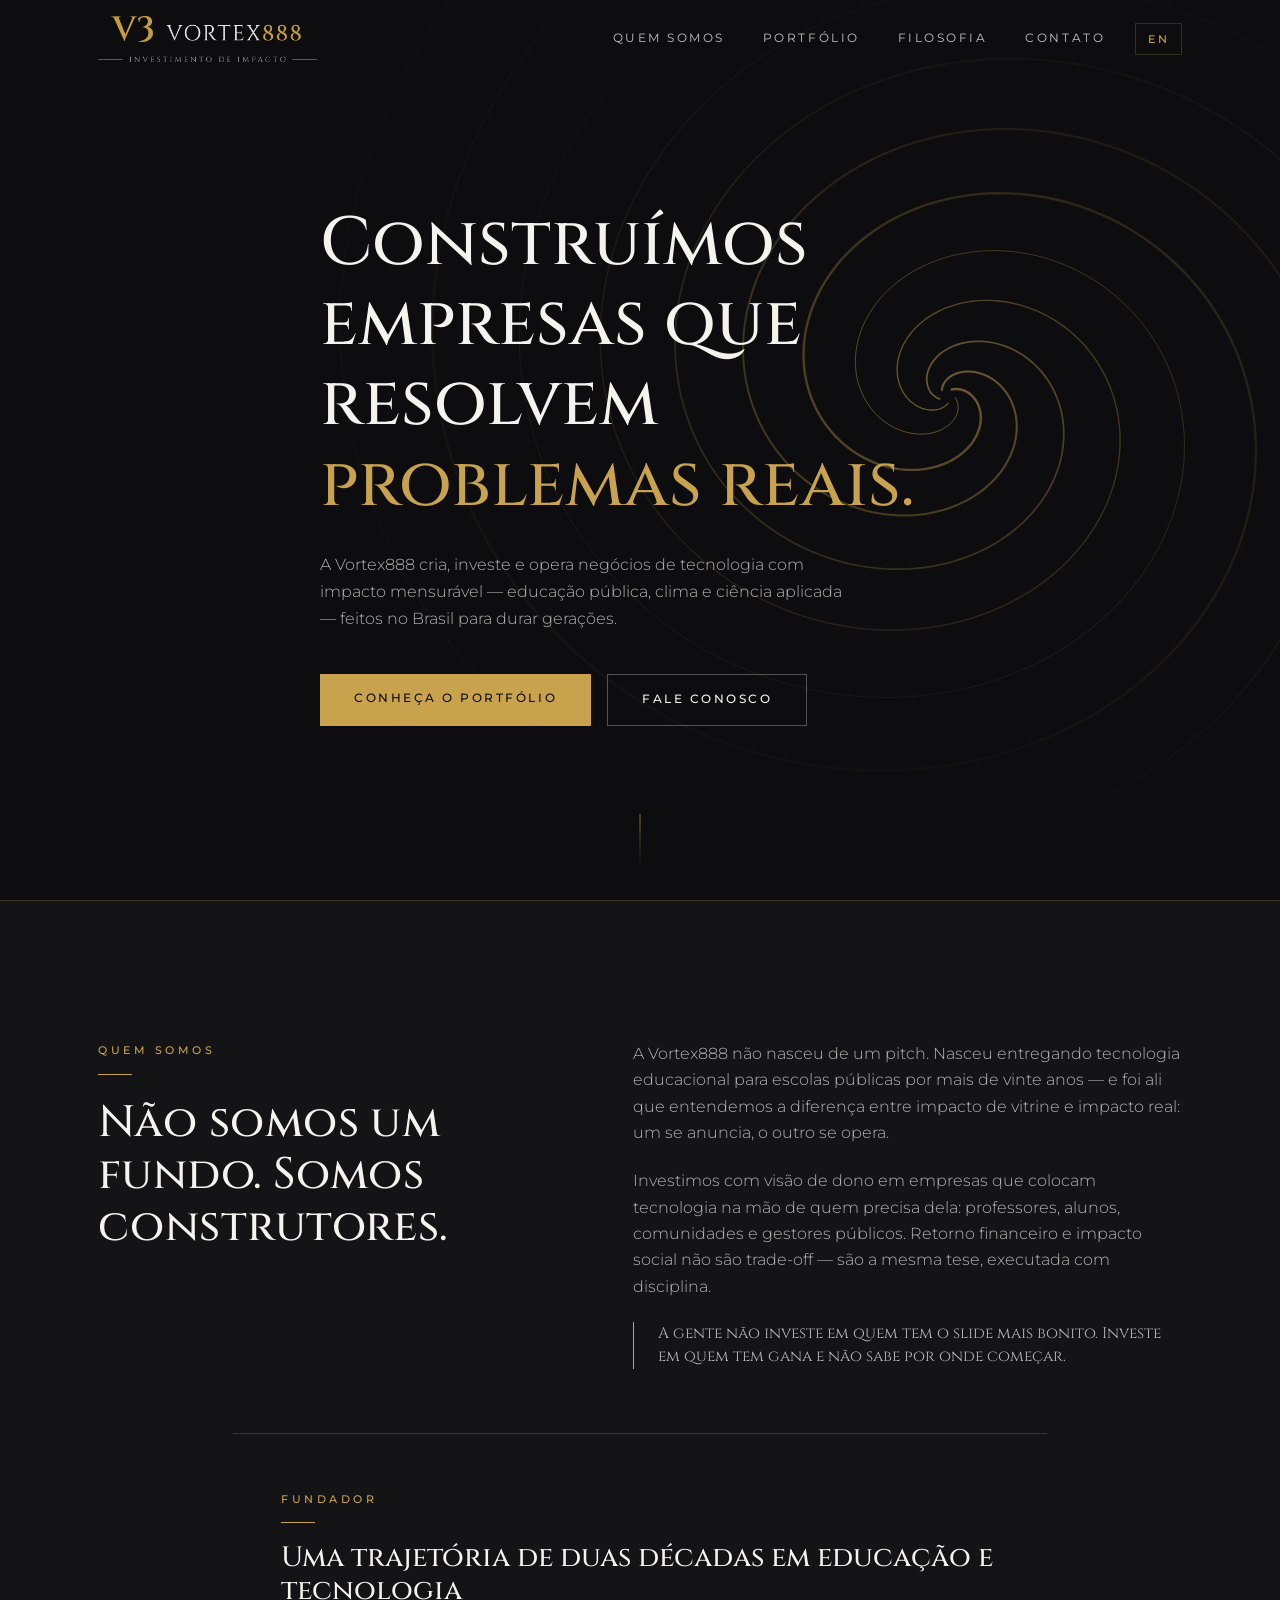
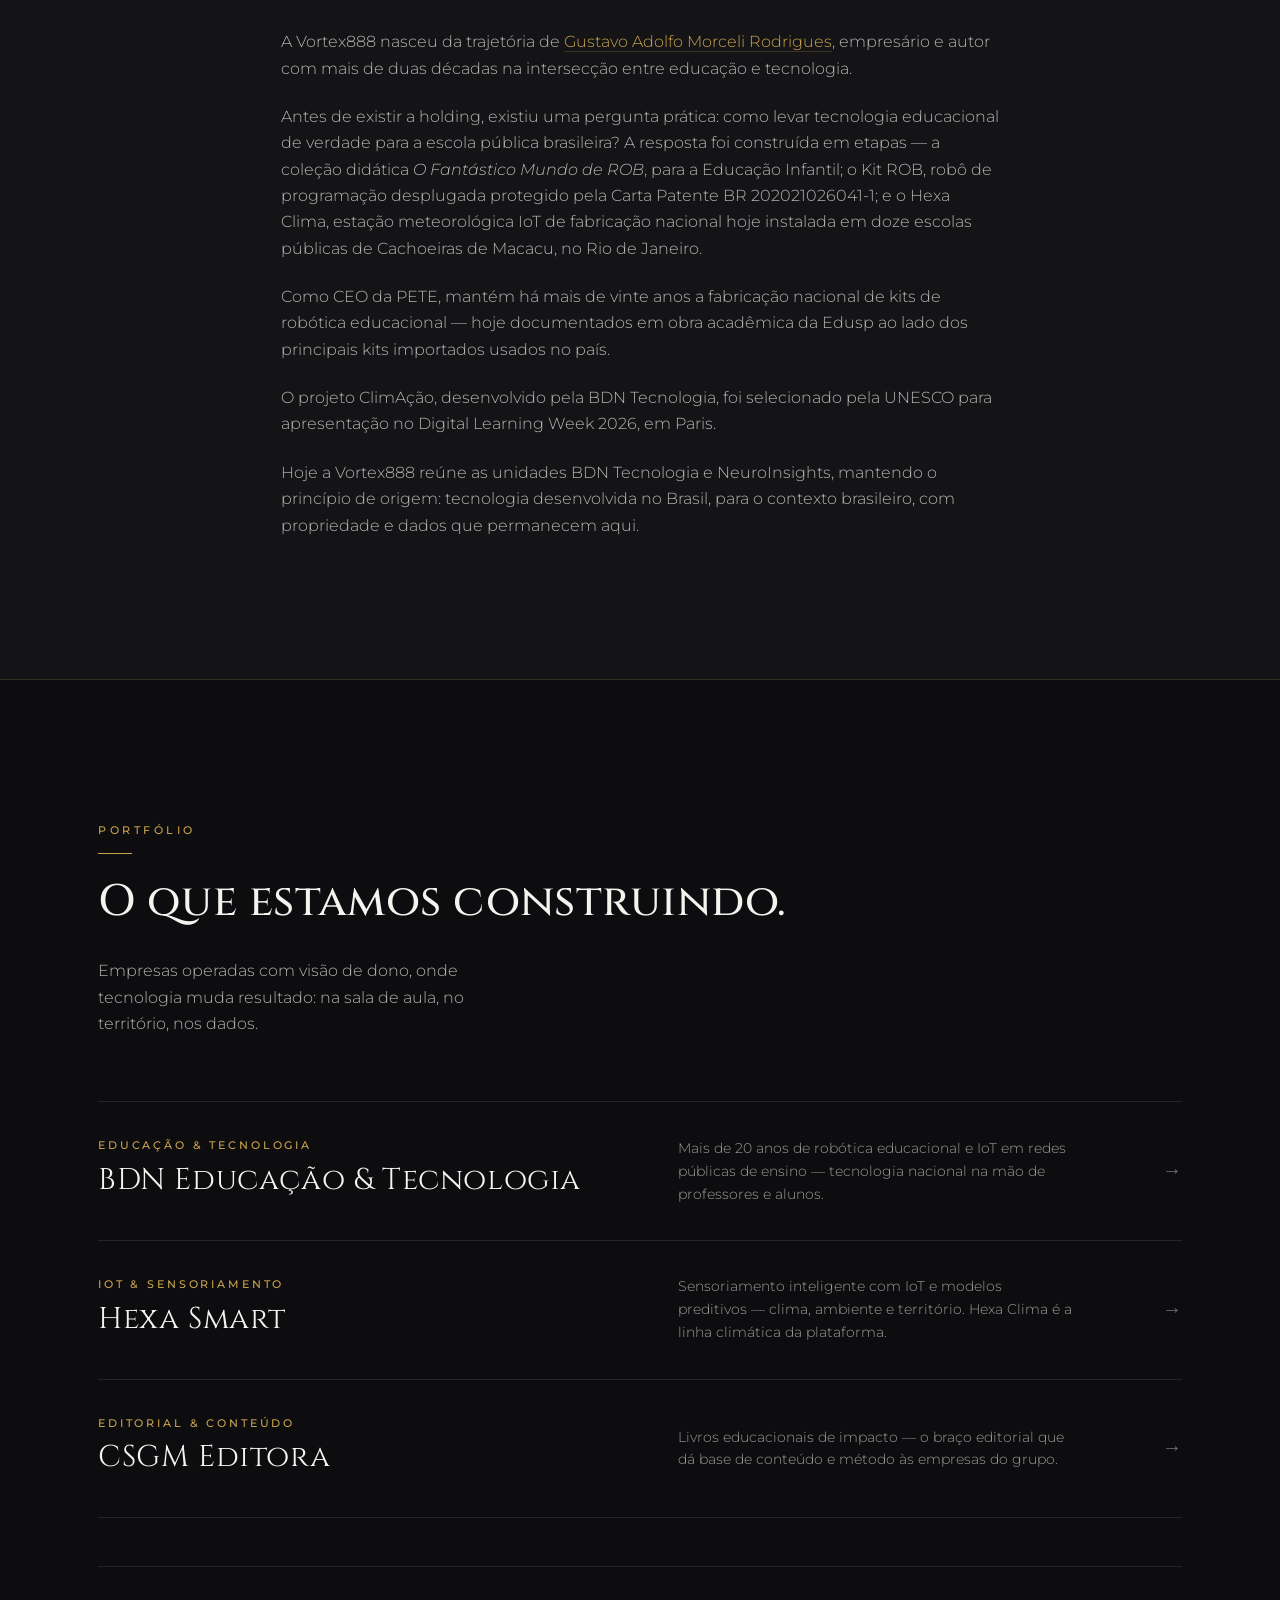
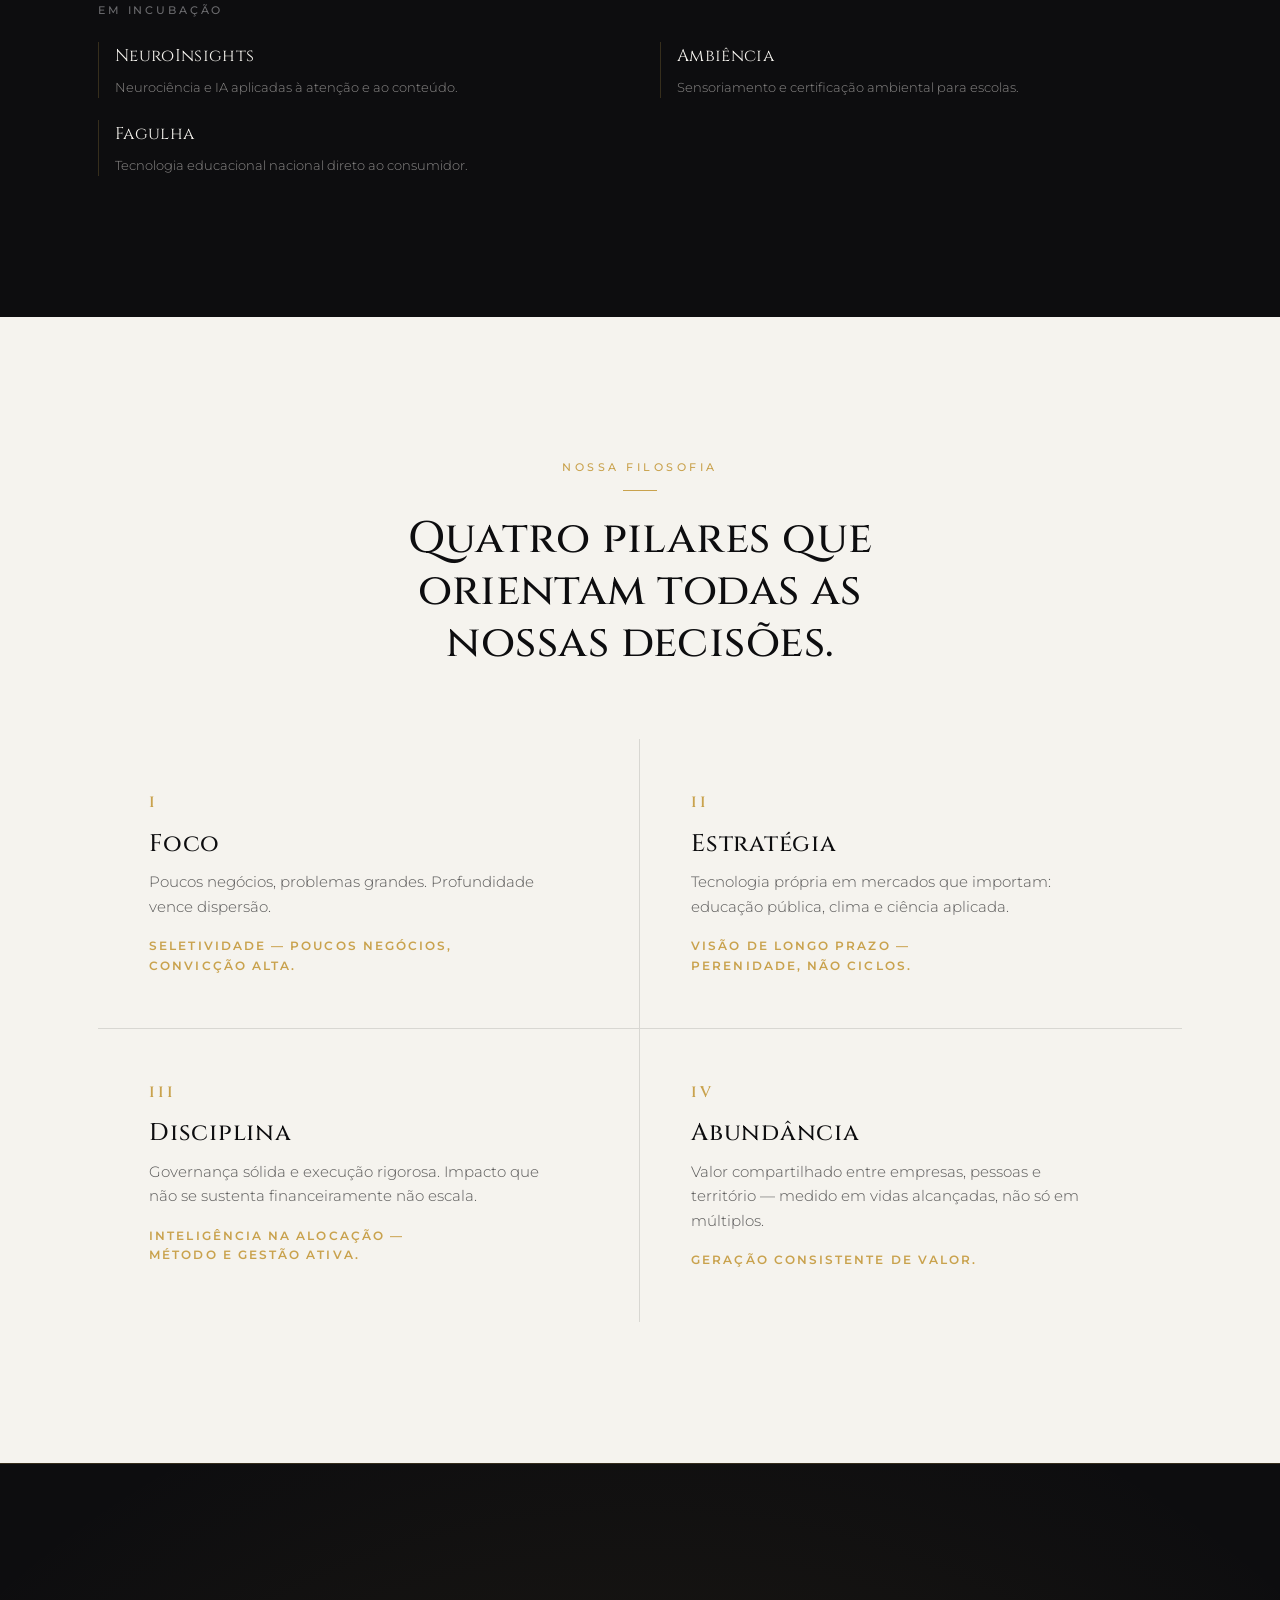
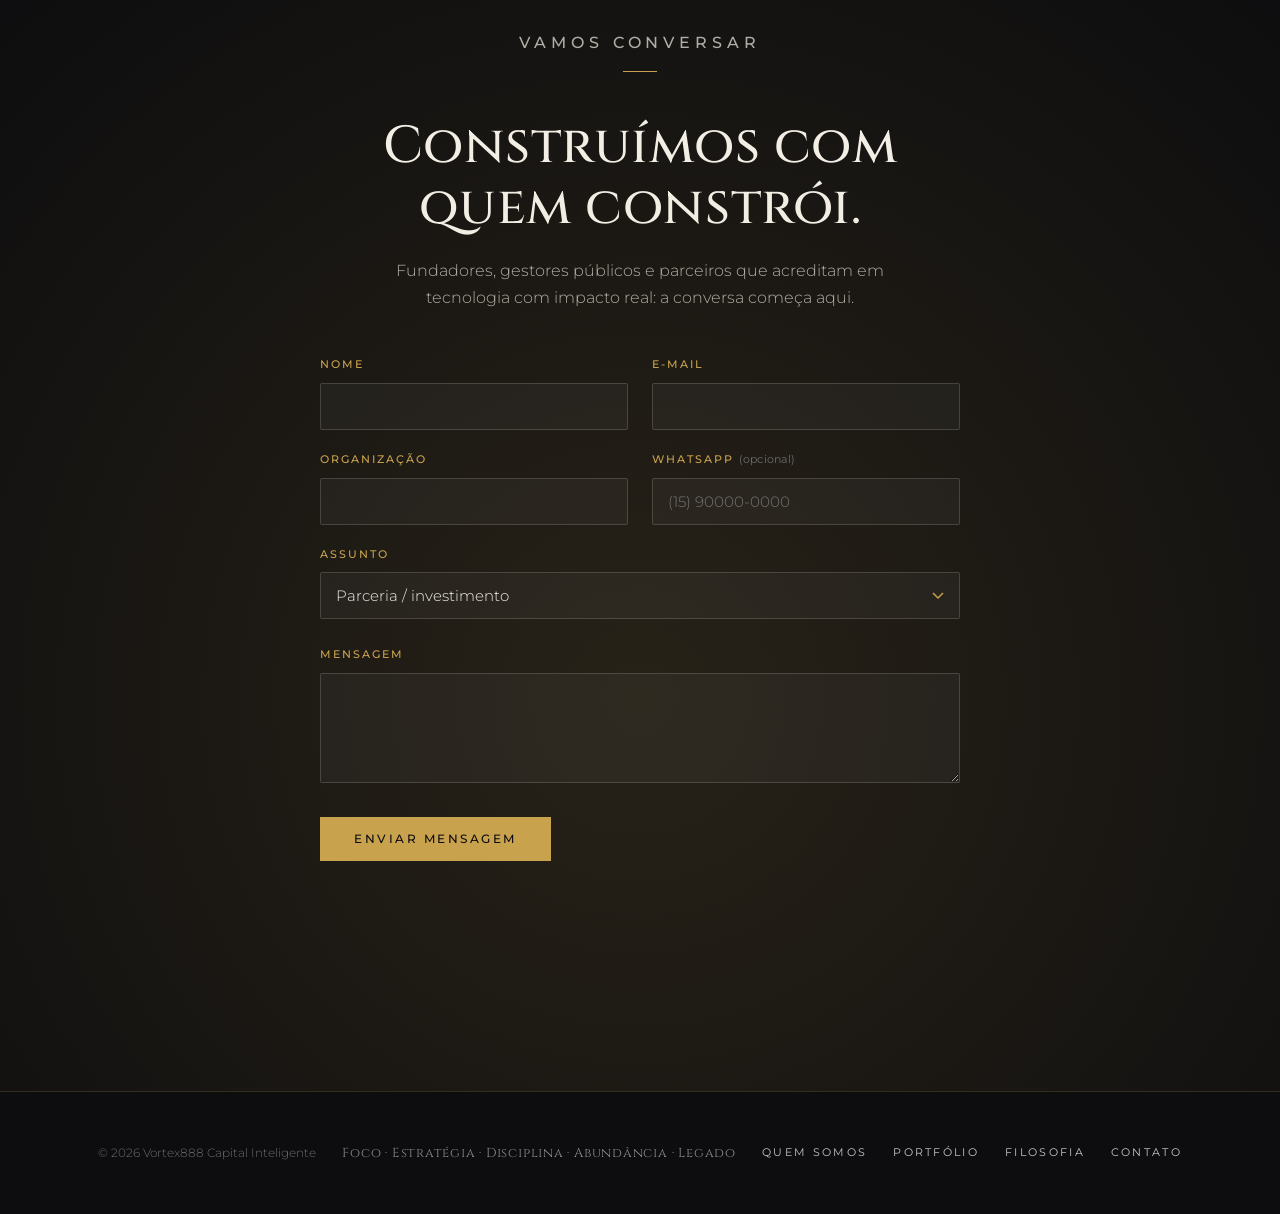
==== commit 98906bdb: "Replace nav wordmark with logo image and drop hero tagline - New logo.png (transparent background) u" ====
--- a/index.html
+++ b/index.html
@@ -8,6 +8,10 @@
 <link rel="icon" type="image/png" sizes="32x32" href="/favicon-32.png">
 <link rel="apple-touch-icon" sizes="180x180" href="/apple-touch-icon.png">
 <meta name="description" content="A Vortex888 é uma holding de investimentos de impacto que cria e opera empresas de tecnologia em educação, clima e ciência aplicada.">
+<link rel="canonical" href="https://www.vortex888.com.br/">
+<link rel="alternate" hreflang="pt-BR" href="https://www.vortex888.com.br/">
+<link rel="alternate" hreflang="en" href="https://www.vortex888.com.br/en/">
+<link rel="alternate" hreflang="x-default" href="https://www.vortex888.com.br/">
 <link rel="preconnect" href="https://fonts.googleapis.com">
 <link rel="preconnect" href="https://fonts.gstatic.com" crossorigin>
 <link href="https://fonts.googleapis.com/css2?family=Cinzel:wght@400;500;600&family=Montserrat:wght@300;400;500;600&display=swap" rel="stylesheet">
@@ -77,10 +81,11 @@
 nav{position:fixed;inset:0 0 auto 0;z-index:50;transition:background .4s ease,border-color .4s ease;border-bottom:1px solid transparent}
 nav.solid{background:rgba(13,13,15,.92);backdrop-filter:blur(10px);border-color:var(--linha)}
 .nav-in{display:flex;align-items:center;justify-content:space-between;height:78px}
-.brand{display:flex;align-items:baseline;gap:10px;font-family:var(--display)}
-.brand .v3{color:var(--dourado);font-size:26px;font-weight:600}
-.brand .nome{font-size:17px;letter-spacing:.14em}
-.brand .nome b{color:var(--dourado);font-weight:500}
+.brand{display:flex;align-items:center}
+.brand img{height:46px;width:auto;display:block}
+.nav-right{display:flex;align-items:center;gap:30px}
+.lang{font-size:11px;letter-spacing:.22em;text-transform:uppercase;font-weight:500;color:var(--dourado);border:1px solid var(--linha);padding:6px 12px;transition:all .35s ease}
+.lang:hover{border-color:var(--dourado);background:rgba(201,162,77,.08)}
 .menu{display:flex;gap:38px;font-size:11.5px;letter-spacing:.22em;text-transform:uppercase;font-weight:400}
 .menu a{position:relative;padding:6px 0;color:rgba(245,243,238,.8)}
 .menu a::after{content:"";position:absolute;left:0;bottom:0;width:0;height:1px;background:var(--dourado);transition:width .35s ease}
@@ -95,7 +100,6 @@
   radial-gradient(ellipse at 72% 42%, transparent 0%, rgba(13,13,15,.55) 45%, var(--preto) 100%),
   linear-gradient(to bottom, rgba(13,13,15,.4), transparent 30%, transparent 70%, var(--preto))}
 .hero-in{padding-top:110px;padding-bottom:80px;max-width:640px}
-.hero-tag{font-size:11px;letter-spacing:.3em;text-transform:uppercase;color:var(--dourado);font-weight:500;margin-bottom:28px}
 h1{font-size:clamp(38px,5.6vw,68px);margin-bottom:26px}
 h1 .gold{color:var(--dourado)}
 .hero-in p{color:rgba(245,243,238,.72);max-width:48ch;margin-bottom:42px;font-size:16px}
@@ -211,12 +215,15 @@
 
 <nav id="nav">
   <div class="wrap nav-in">
-    <a class="brand" href="#top"><span class="v3">V3</span><span class="nome">VORTEX<b>888</b></span></a>
-    <div class="menu">
-      <a href="#quem">Quem somos</a>
-      <a href="#portfolio">Portfólio</a>
-      <a href="#filosofia">Filosofia</a>
-      <a href="#contato">Contato</a>
+    <a class="brand" href="#top"><img src="/logo.png" alt="Vortex888 — Investimento de Impacto"></a>
+    <div class="nav-right">
+      <div class="menu">
+        <a href="#quem">Quem somos</a>
+        <a href="#portfolio">Portfólio</a>
+        <a href="#filosofia">Filosofia</a>
+        <a href="#contato">Contato</a>
+      </div>
+      <a class="lang" href="/en/" hreflang="en" lang="en" title="English version">EN</a>
     </div>
   </div>
 </nav>
@@ -226,7 +233,6 @@
   <div class="hero-veil"></div>
   <div class="wrap">
     <div class="hero-in">
-      <p class="hero-tag">Holding de investimentos de impacto · São Carlos, SP</p>
       <h1>Construímos empresas que resolvem <span class="gold">problemas reais.</span></h1>
       <p>A Vortex888 cria, investe e opera negócios de tecnologia com impacto mensurável — educação pública, clima e ciência aplicada — feitos no Brasil para durar gerações.</p>
       <div class="acts">
